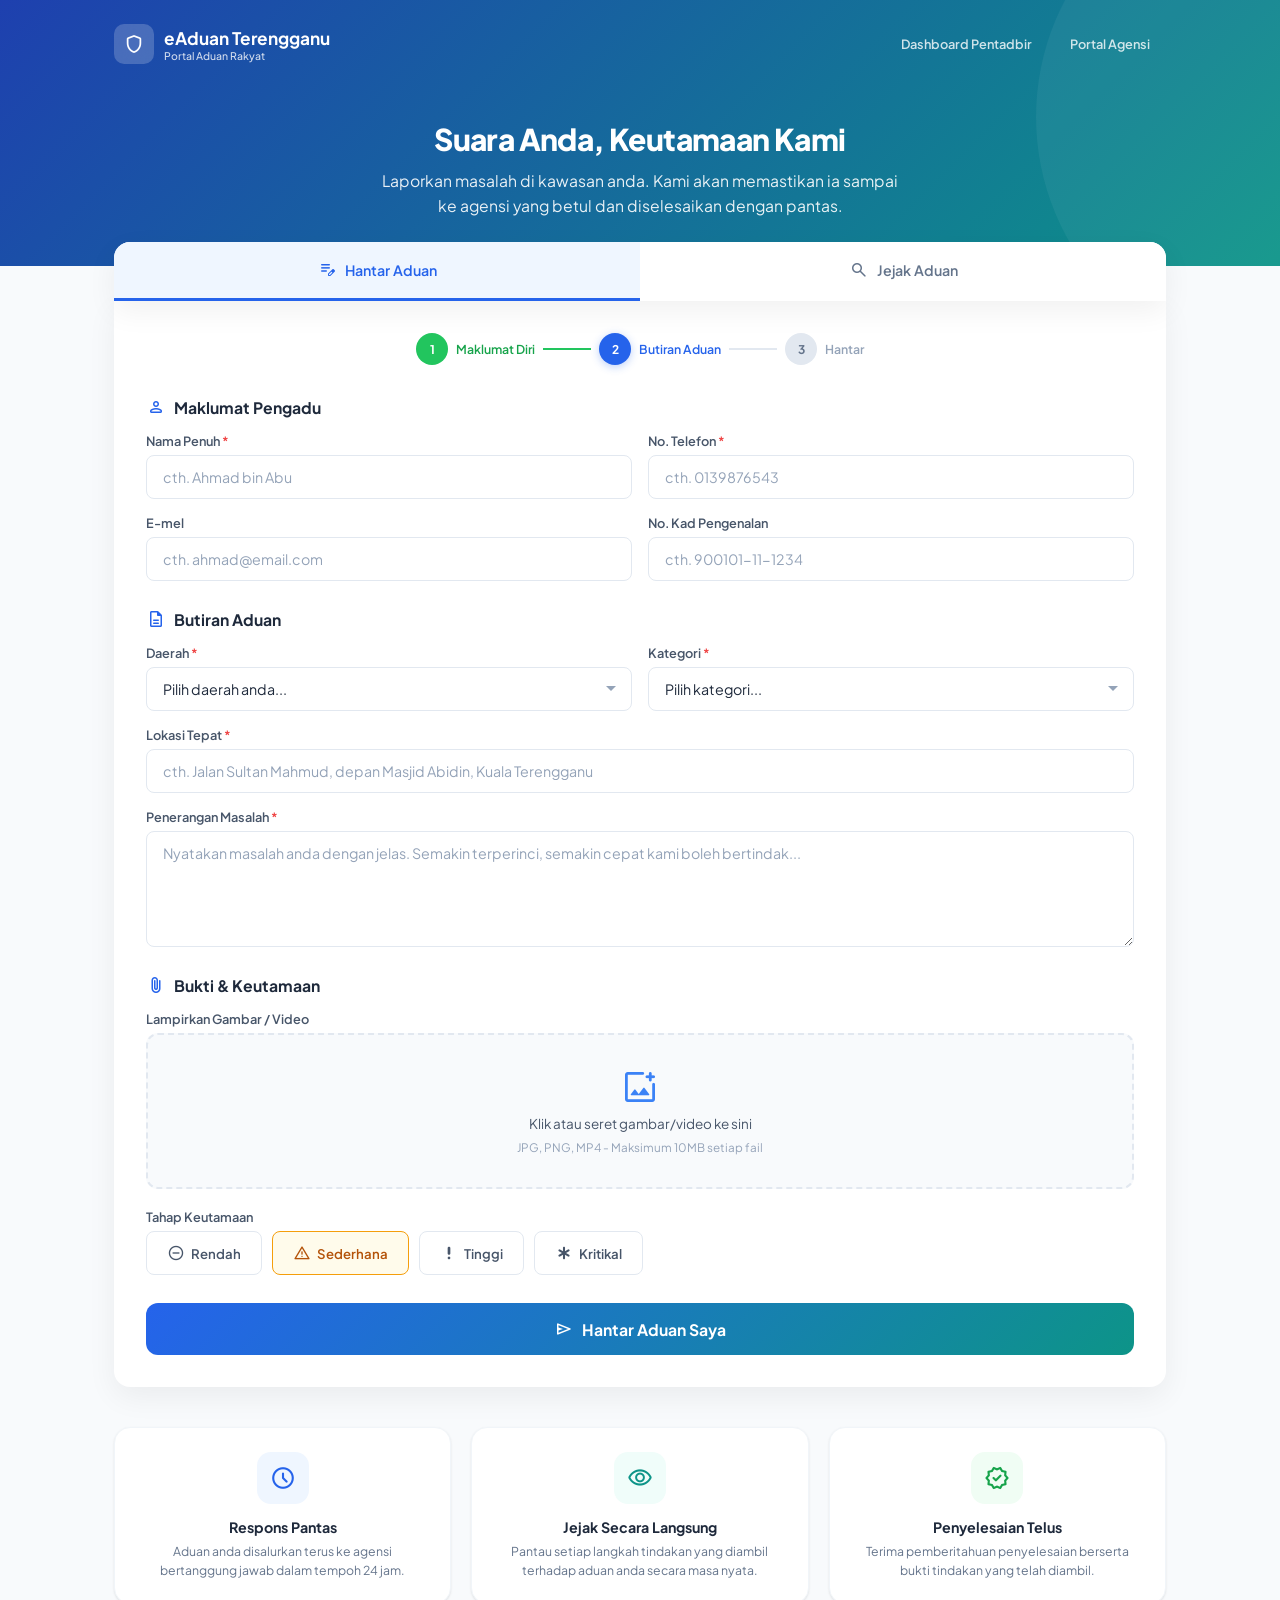
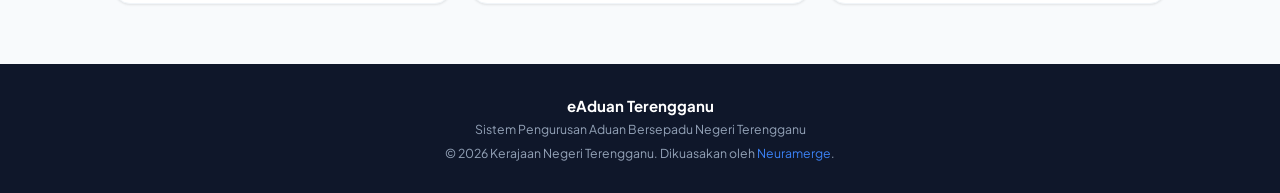
==== aduan.html @ 673f7292 "feat: add citizen portal (aduan.html) and agency admin portal (agency.html) - aduan.html: Public-fac" ====
<!DOCTYPE html>
<html lang="ms">
<head>
    <meta charset="UTF-8">
    <meta name="viewport" content="width=device-width, initial-scale=1.0">
    <title>eAduan Terengganu - Lapor Aduan Anda</title>
    <meta name="description" content="Portal aduan awam rakyat negeri Terengganu. Lapor masalah, jejak status, dan terima penyelesaian.">
    <link rel="preconnect" href="https://fonts.googleapis.com">
    <link rel="preconnect" href="https://fonts.gstatic.com" crossorigin>
    <link href="https://fonts.googleapis.com/css2?family=Plus+Jakarta+Sans:wght@400;500;600;700;800&display=swap" rel="stylesheet">
    <link href="https://fonts.googleapis.com/css2?family=Material+Symbols+Rounded:opsz,wght,FILL,GRAD@24,400,1,0" rel="stylesheet">
    <style>
        :root {
            --blue-50: #eff6ff;
            --blue-100: #dbeafe;
            --blue-200: #bfdbfe;
            --blue-500: #3b82f6;
            --blue-600: #2563eb;
            --blue-700: #1d4ed8;
            --teal-50: #f0fdfa;
            --teal-100: #ccfbf1;
            --teal-500: #14b8a6;
            --teal-600: #0d9488;
            --green-50: #f0fdf4;
            --green-500: #22c55e;
            --green-600: #16a34a;
            --amber-50: #fffbeb;
            --amber-500: #f59e0b;
            --red-50: #fef2f2;
            --red-500: #ef4444;
            --gray-50: #f8fafc;
            --gray-100: #f1f5f9;
            --gray-200: #e2e8f0;
            --gray-300: #cbd5e1;
            --gray-400: #94a3b8;
            --gray-500: #64748b;
            --gray-600: #475569;
            --gray-700: #334155;
            --gray-800: #1e293b;
            --gray-900: #0f172a;
            --radius: 16px;
            --radius-sm: 12px;
            --radius-xs: 8px;
            --shadow: 0 1px 3px rgba(0,0,0,0.06), 0 1px 2px rgba(0,0,0,0.04);
            --shadow-md: 0 4px 6px rgba(0,0,0,0.04), 0 2px 4px rgba(0,0,0,0.04);
            --shadow-lg: 0 10px 30px rgba(0,0,0,0.06);
        }

        *, *::before, *::after { box-sizing: border-box; margin: 0; padding: 0; }
        html { font-size: 15px; scroll-behavior: smooth; }
        body {
            font-family: 'Plus Jakarta Sans', -apple-system, sans-serif;
            background: var(--gray-50);
            color: var(--gray-800);
            -webkit-font-smoothing: antialiased;
            min-height: 100vh;
        }

        /* ---- HEADER ---- */
        .header {
            background: linear-gradient(135deg, #1e40af 0%, #0d9488 100%);
            color: #fff;
            padding: 0;
            position: relative;
            overflow: hidden;
        }
        .header::before {
            content: '';
            position: absolute;
            top: -50%;
            right: -20%;
            width: 500px;
            height: 500px;
            border-radius: 50%;
            background: rgba(255,255,255,0.05);
        }
        .header-inner {
            max-width: 1100px;
            margin: 0 auto;
            padding: 24px 24px 0;
        }
        .header-top {
            display: flex;
            align-items: center;
            justify-content: space-between;
            margin-bottom: 32px;
        }
        .logo {
            display: flex;
            align-items: center;
            gap: 10px;
        }
        .logo-icon {
            width: 40px;
            height: 40px;
            border-radius: 10px;
            background: rgba(255,255,255,0.2);
            display: flex;
            align-items: center;
            justify-content: center;
            backdrop-filter: blur(8px);
        }
        .logo-icon .material-symbols-rounded { font-size: 22px; }
        .logo-text { font-size: 1.15rem; font-weight: 700; }
        .logo-sub { font-size: 0.7rem; opacity: 0.8; font-weight: 500; }
        .header-nav {
            display: flex;
            gap: 6px;
        }
        .header-nav a {
            color: rgba(255,255,255,0.8);
            text-decoration: none;
            padding: 8px 16px;
            border-radius: 8px;
            font-size: 0.85rem;
            font-weight: 600;
            transition: all 0.2s;
        }
        .header-nav a:hover, .header-nav a.active {
            background: rgba(255,255,255,0.15);
            color: #fff;
        }

        .hero {
            text-align: center;
            padding: 24px 24px 48px;
        }
        .hero h1 {
            font-size: 2rem;
            font-weight: 800;
            margin-bottom: 10px;
            letter-spacing: -0.02em;
        }
        .hero p {
            font-size: 1.05rem;
            opacity: 0.9;
            max-width: 520px;
            margin: 0 auto;
            line-height: 1.6;
        }

        /* ---- TAB SWITCHER ---- */
        .tab-bar {
            max-width: 1100px;
            margin: -24px auto 0;
            padding: 0 24px;
            position: relative;
            z-index: 10;
        }
        .tab-buttons {
            display: flex;
            background: #fff;
            border-radius: var(--radius) var(--radius) 0 0;
            box-shadow: var(--shadow-lg);
            overflow: hidden;
        }
        .tab-btn {
            flex: 1;
            padding: 18px 20px;
            border: none;
            background: #fff;
            font-family: inherit;
            font-size: 0.95rem;
            font-weight: 600;
            color: var(--gray-500);
            cursor: pointer;
            display: flex;
            align-items: center;
            justify-content: center;
            gap: 8px;
            transition: all 0.25s;
            border-bottom: 3px solid transparent;
        }
        .tab-btn .material-symbols-rounded { font-size: 20px; }
        .tab-btn:hover { background: var(--blue-50); color: var(--blue-600); }
        .tab-btn.active {
            color: var(--blue-600);
            border-bottom-color: var(--blue-600);
            background: var(--blue-50);
        }

        /* ---- MAIN CONTENT ---- */
        .main {
            max-width: 1100px;
            margin: 0 auto;
            padding: 0 24px 60px;
        }
        .tab-panel {
            display: none;
            animation: fadeUp 0.3s ease;
        }
        .tab-panel.active { display: block; }
        @keyframes fadeUp {
            from { opacity: 0; transform: translateY(10px); }
            to { opacity: 1; transform: translateY(0); }
        }

        /* ---- FORM CARD ---- */
        .form-card {
            background: #fff;
            border-radius: 0 0 var(--radius) var(--radius);
            box-shadow: var(--shadow-lg);
            padding: 32px;
        }

        /* Step indicator */
        .steps {
            display: flex;
            align-items: center;
            justify-content: center;
            gap: 0;
            margin-bottom: 32px;
            flex-wrap: wrap;
        }
        .step-item {
            display: flex;
            align-items: center;
            gap: 8px;
        }
        .step-circle {
            width: 32px;
            height: 32px;
            border-radius: 50%;
            background: var(--gray-200);
            color: var(--gray-500);
            display: flex;
            align-items: center;
            justify-content: center;
            font-size: 0.8rem;
            font-weight: 700;
            transition: all 0.3s;
        }
        .step-item.active .step-circle {
            background: var(--blue-600);
            color: #fff;
            box-shadow: 0 2px 8px rgba(37, 99, 235, 0.3);
        }
        .step-item.done .step-circle {
            background: var(--green-500);
            color: #fff;
        }
        .step-label {
            font-size: 0.82rem;
            font-weight: 600;
            color: var(--gray-400);
        }
        .step-item.active .step-label { color: var(--blue-600); }
        .step-item.done .step-label { color: var(--green-600); }
        .step-line {
            width: 48px;
            height: 2px;
            background: var(--gray-200);
            margin: 0 8px;
        }
        .step-item.done + .step-line { background: var(--green-500); }

        /* Form fields */
        .form-section { margin-bottom: 28px; }
        .form-section-title {
            font-size: 1.05rem;
            font-weight: 700;
            color: var(--gray-800);
            margin-bottom: 16px;
            display: flex;
            align-items: center;
            gap: 8px;
        }
        .form-section-title .material-symbols-rounded {
            font-size: 20px;
            color: var(--blue-600);
        }
        .form-grid {
            display: grid;
            grid-template-columns: 1fr 1fr;
            gap: 16px;
        }
        .form-group {
            display: flex;
            flex-direction: column;
            gap: 6px;
        }
        .form-group.full { grid-column: span 2; }
        .form-group label {
            font-size: 0.85rem;
            font-weight: 600;
            color: var(--gray-600);
        }
        .form-group label .required { color: var(--red-500); }
        .form-group input,
        .form-group select,
        .form-group textarea {
            padding: 12px 16px;
            border: 1.5px solid var(--gray-200);
            border-radius: var(--radius-xs);
            font-family: inherit;
            font-size: 0.95rem;
            color: var(--gray-800);
            background: #fff;
            outline: none;
            transition: all 0.2s;
            resize: vertical;
        }
        .form-group input:focus,
        .form-group select:focus,
        .form-group textarea:focus {
            border-color: var(--blue-500);
            box-shadow: 0 0 0 3px rgba(59, 130, 246, 0.1);
        }
        .form-group input::placeholder,
        .form-group textarea::placeholder { color: var(--gray-400); }
        .form-group select {
            cursor: pointer;
            appearance: none;
            background-image: url("data:image/svg+xml,%3Csvg xmlns='http://www.w3.org/2000/svg' width='12' height='12' viewBox='0 0 12 12'%3E%3Cpath fill='%2394a3b8' d='M6 8L1 3h10z'/%3E%3C/svg%3E");
            background-repeat: no-repeat;
            background-position: right 14px center;
            padding-right: 36px;
        }

        /* Upload zone */
        .upload-zone {
            border: 2px dashed var(--gray-200);
            border-radius: var(--radius-sm);
            padding: 32px;
            text-align: center;
            cursor: pointer;
            transition: all 0.25s;
            background: var(--gray-50);
        }
        .upload-zone:hover {
            border-color: var(--blue-500);
            background: var(--blue-50);
        }
        .upload-zone .material-symbols-rounded {
            font-size: 40px;
            color: var(--blue-500);
            margin-bottom: 8px;
            display: block;
        }
        .upload-zone p { color: var(--gray-600); font-size: 0.9rem; margin-bottom: 4px; }
        .upload-zone small { color: var(--gray-400); font-size: 0.78rem; }
        .upload-preview {
            display: flex;
            gap: 8px;
            flex-wrap: wrap;
            margin-top: 12px;
        }
        .upload-chip {
            display: inline-flex;
            align-items: center;
            gap: 6px;
            padding: 6px 12px;
            background: var(--blue-50);
            border-radius: 20px;
            font-size: 0.78rem;
            color: var(--blue-700);
            font-weight: 500;
        }

        /* Priority selector */
        .priority-options {
            display: flex;
            gap: 10px;
            flex-wrap: wrap;
        }
        .priority-opt {
            cursor: pointer;
        }
        .priority-opt input { display: none; }
        .priority-card {
            padding: 12px 20px;
            border-radius: var(--radius-xs);
            border: 1.5px solid var(--gray-200);
            font-size: 0.88rem;
            font-weight: 600;
            text-align: center;
            transition: all 0.2s;
            display: flex;
            align-items: center;
            gap: 6px;
        }
        .priority-card .material-symbols-rounded { font-size: 18px; }
        .priority-opt input:checked + .priority-card.low {
            border-color: var(--teal-500);
            background: var(--teal-50);
            color: var(--teal-600);
        }
        .priority-opt input:checked + .priority-card.medium {
            border-color: var(--amber-500);
            background: var(--amber-50);
            color: #b45309;
        }
        .priority-opt input:checked + .priority-card.high {
            border-color: #f97316;
            background: #fff7ed;
            color: #c2410c;
        }
        .priority-opt input:checked + .priority-card.critical {
            border-color: var(--red-500);
            background: var(--red-50);
            color: #dc2626;
        }

        /* Submit button */
        .btn-submit {
            width: 100%;
            padding: 16px;
            border: none;
            border-radius: var(--radius-sm);
            background: linear-gradient(135deg, var(--blue-600), var(--teal-600));
            color: #fff;
            font-family: inherit;
            font-size: 1.05rem;
            font-weight: 700;
            cursor: pointer;
            transition: all 0.25s;
            display: flex;
            align-items: center;
            justify-content: center;
            gap: 8px;
        }
        .btn-submit:hover {
            transform: translateY(-2px);
            box-shadow: 0 6px 20px rgba(37, 99, 235, 0.25);
        }
        .btn-submit .material-symbols-rounded { font-size: 20px; }

        /* ---- TRACKER ---- */
        .tracker-card {
            background: #fff;
            border-radius: 0 0 var(--radius) var(--radius);
            box-shadow: var(--shadow-lg);
            padding: 32px;
        }
        .tracker-input-row {
            display: flex;
            gap: 10px;
            margin-bottom: 24px;
        }
        .tracker-input-row input {
            flex: 1;
            padding: 14px 18px;
            border: 1.5px solid var(--gray-200);
            border-radius: var(--radius-xs);
            font-family: inherit;
            font-size: 1rem;
            color: var(--gray-800);
            outline: none;
        }
        .tracker-input-row input:focus {
            border-color: var(--blue-500);
            box-shadow: 0 0 0 3px rgba(59, 130, 246, 0.1);
        }
        .btn-track {
            padding: 14px 28px;
            border: none;
            border-radius: var(--radius-xs);
            background: var(--blue-600);
            color: #fff;
            font-family: inherit;
            font-size: 0.95rem;
            font-weight: 700;
            cursor: pointer;
            transition: all 0.2s;
            white-space: nowrap;
        }
        .btn-track:hover { background: var(--blue-700); }

        .tracker-empty {
            text-align: center;
            padding: 48px 20px;
            color: var(--gray-400);
        }
        .tracker-empty .material-symbols-rounded {
            font-size: 56px;
            margin-bottom: 12px;
            display: block;
            opacity: 0.4;
        }
        .tracker-empty p { font-size: 0.95rem; }

        /* Timeline */
        .timeline {
            padding: 12px 0;
        }
        .timeline-item {
            display: flex;
            gap: 16px;
            padding-bottom: 24px;
            position: relative;
        }
        .timeline-item:not(:last-child)::after {
            content: '';
            position: absolute;
            left: 17px;
            top: 40px;
            bottom: 0;
            width: 2px;
            background: var(--gray-200);
        }
        .timeline-item.done:not(:last-child)::after { background: var(--green-500); }
        .timeline-dot {
            width: 36px;
            height: 36px;
            border-radius: 50%;
            display: flex;
            align-items: center;
            justify-content: center;
            flex-shrink: 0;
        }
        .timeline-dot.done { background: var(--green-50); color: var(--green-600); }
        .timeline-dot.active { background: var(--blue-50); color: var(--blue-600); animation: gentlePulse 2s infinite; }
        .timeline-dot.pending { background: var(--gray-100); color: var(--gray-400); }
        .timeline-dot .material-symbols-rounded { font-size: 18px; }
        @keyframes gentlePulse {
            0%, 100% { box-shadow: 0 0 0 0 rgba(37, 99, 235, 0.2); }
            50% { box-shadow: 0 0 0 8px rgba(37, 99, 235, 0); }
        }
        .timeline-content h4 { font-size: 0.95rem; font-weight: 700; color: var(--gray-800); margin-bottom: 2px; }
        .timeline-content p { font-size: 0.82rem; color: var(--gray-500); }
        .timeline-content .timeline-badge {
            display: inline-flex;
            align-items: center;
            gap: 4px;
            padding: 4px 10px;
            border-radius: 6px;
            font-size: 0.72rem;
            font-weight: 700;
            margin-top: 6px;
        }
        .timeline-badge.progress { background: var(--blue-50); color: var(--blue-600); }
        .timeline-badge.done-badge { background: var(--green-50); color: var(--green-600); }

        .result-header {
            display: flex;
            align-items: center;
            justify-content: space-between;
            padding: 16px 20px;
            background: var(--blue-50);
            border-radius: var(--radius-xs);
            margin-bottom: 20px;
        }
        .result-id {
            font-family: 'JetBrains Mono', monospace;
            font-weight: 700;
            font-size: 1.05rem;
            color: var(--blue-700);
        }
        .result-status {
            padding: 5px 14px;
            border-radius: 20px;
            font-size: 0.78rem;
            font-weight: 700;
        }
        .result-status.in-progress { background: rgba(245, 158, 11, 0.12); color: #b45309; }

        /* ---- FEATURES ---- */
        .features {
            display: grid;
            grid-template-columns: repeat(3, 1fr);
            gap: 20px;
            margin-top: 40px;
        }
        .feature-card {
            background: #fff;
            border-radius: var(--radius);
            padding: 24px;
            box-shadow: var(--shadow);
            border: 1px solid var(--gray-100);
            text-align: center;
            transition: all 0.2s;
        }
        .feature-card:hover {
            transform: translateY(-3px);
            box-shadow: var(--shadow-md);
        }
        .feature-icon {
            width: 52px;
            height: 52px;
            border-radius: 14px;
            margin: 0 auto 14px;
            display: flex;
            align-items: center;
            justify-content: center;
        }
        .feature-icon .material-symbols-rounded { font-size: 26px; }
        .feature-icon.blue { background: var(--blue-50); color: var(--blue-600); }
        .feature-icon.teal { background: var(--teal-50); color: var(--teal-600); }
        .feature-icon.green { background: var(--green-50); color: var(--green-600); }
        .feature-card h3 { font-size: 0.95rem; font-weight: 700; margin-bottom: 6px; }
        .feature-card p { font-size: 0.82rem; color: var(--gray-500); line-height: 1.5; }

        /* ---- FOOTER ---- */
        .footer {
            background: var(--gray-900);
            color: var(--gray-400);
            padding: 32px 24px;
            text-align: center;
            font-size: 0.82rem;
        }
        .footer a { color: var(--blue-500); text-decoration: none; }
        .footer-brand { font-weight: 700; color: #fff; font-size: 1rem; margin-bottom: 6px; }

        /* ---- MODAL ---- */
        .modal-overlay {
            display: none;
            position: fixed;
            inset: 0;
            background: rgba(0,0,0,0.4);
            backdrop-filter: blur(4px);
            z-index: 100;
            align-items: center;
            justify-content: center;
            padding: 20px;
        }
        .modal-overlay.show { display: flex; }
        .modal {
            background: #fff;
            border-radius: var(--radius);
            padding: 40px;
            text-align: center;
            max-width: 440px;
            width: 100%;
            box-shadow: var(--shadow-lg);
            animation: modalIn 0.3s ease;
        }
        @keyframes modalIn {
            from { opacity: 0; transform: scale(0.95); }
            to { opacity: 1; transform: scale(1); }
        }
        .modal-check {
            width: 72px;
            height: 72px;
            border-radius: 50%;
            background: var(--green-50);
            color: var(--green-500);
            display: flex;
            align-items: center;
            justify-content: center;
            margin: 0 auto 16px;
        }
        .modal-check .material-symbols-rounded { font-size: 40px; }
        .modal h2 { font-size: 1.3rem; font-weight: 800; margin-bottom: 8px; color: var(--gray-900); }
        .modal .modal-id {
            font-family: monospace;
            font-size: 1.2rem;
            font-weight: 700;
            color: var(--blue-700);
            background: var(--blue-50);
            padding: 10px 24px;
            border-radius: var(--radius-xs);
            display: inline-block;
            margin: 12px 0;
        }
        .modal p { font-size: 0.88rem; color: var(--gray-500); margin-bottom: 20px; }
        .modal .btn-submit { max-width: 200px; margin: 0 auto; }

        /* ---- RESPONSIVE ---- */
        @media (max-width: 768px) {
            .hero h1 { font-size: 1.5rem; }
            .form-grid { grid-template-columns: 1fr; }
            .form-group.full { grid-column: span 1; }
            .features { grid-template-columns: 1fr; }
            .tab-btn { font-size: 0.82rem; padding: 14px 12px; }
            .step-label { display: none; }
            .step-line { width: 24px; }
            .header-nav { display: none; }
        }
    </style>
</head>
<body>

    <!-- Header -->
    <header class="header">
        <div class="header-inner">
            <div class="header-top">
                <div class="logo">
                    <div class="logo-icon">
                        <span class="material-symbols-rounded">shield</span>
                    </div>
                    <div>
                        <div class="logo-text">eAduan Terengganu</div>
                        <div class="logo-sub">Portal Aduan Rakyat</div>
                    </div>
                </div>
                <nav class="header-nav">
                    <a href="index.html">Dashboard Pentadbir</a>
                    <a href="agency.html">Portal Agensi</a>
                </nav>
            </div>
        </div>
        <div class="hero">
            <h1>Suara Anda, Keutamaan Kami</h1>
            <p>Laporkan masalah di kawasan anda. Kami akan memastikan ia sampai ke agensi yang betul dan diselesaikan dengan pantas.</p>
        </div>
    </header>

    <!-- Tab Bar -->
    <div class="tab-bar">
        <div class="tab-buttons">
            <button class="tab-btn active" data-tab="submit" id="tabSubmit">
                <span class="material-symbols-rounded">edit_note</span>
                Hantar Aduan
            </button>
            <button class="tab-btn" data-tab="track" id="tabTrack">
                <span class="material-symbols-rounded">search</span>
                Jejak Aduan
            </button>
        </div>
    </div>

    <!-- Main -->
    <main class="main">

        <!-- PANEL: Submit -->
        <div class="tab-panel active" id="panel-submit">
            <div class="form-card">
                <!-- Steps -->
                <div class="steps">
                    <div class="step-item active" id="step1">
                        <div class="step-circle">1</div>
                        <span class="step-label">Maklumat Diri</span>
                    </div>
                    <div class="step-line"></div>
                    <div class="step-item" id="step2">
                        <div class="step-circle">2</div>
                        <span class="step-label">Butiran Aduan</span>
                    </div>
                    <div class="step-line"></div>
                    <div class="step-item" id="step3">
                        <div class="step-circle">3</div>
                        <span class="step-label">Hantar</span>
                    </div>
                </div>

                <form id="aduanForm">
                    <!-- Section 1: Personal Info -->
                    <div class="form-section">
                        <div class="form-section-title">
                            <span class="material-symbols-rounded">person</span>
                            Maklumat Pengadu
                        </div>
                        <div class="form-grid">
                            <div class="form-group">
                                <label>Nama Penuh <span class="required">*</span></label>
                                <input type="text" placeholder="cth. Ahmad bin Abu" required id="inputName">
                            </div>
                            <div class="form-group">
                                <label>No. Telefon <span class="required">*</span></label>
                                <input type="tel" placeholder="cth. 0139876543" required id="inputPhone">
                            </div>
                            <div class="form-group">
                                <label>E-mel</label>
                                <input type="email" placeholder="cth. ahmad@email.com" id="inputEmail">
                            </div>
                            <div class="form-group">
                                <label>No. Kad Pengenalan</label>
                                <input type="text" placeholder="cth. 900101-11-1234" id="inputIC">
                            </div>
                        </div>
                    </div>

                    <!-- Section 2: Complaint Details -->
                    <div class="form-section">
                        <div class="form-section-title">
                            <span class="material-symbols-rounded">description</span>
                            Butiran Aduan
                        </div>
                        <div class="form-grid">
                            <div class="form-group">
                                <label>Daerah <span class="required">*</span></label>
                                <select required id="inputDistrict">
                                    <option value="">Pilih daerah anda...</option>
                                    <option value="kuala-terengganu">Kuala Terengganu</option>
                                    <option value="kemaman">Kemaman</option>
                                    <option value="dungun">Dungun</option>
                                    <option value="marang">Marang</option>
                                    <option value="hulu-terengganu">Hulu Terengganu</option>
                                    <option value="setiu">Setiu</option>
                                    <option value="besut">Besut</option>
                                </select>
                            </div>
                            <div class="form-group">
                                <label>Kategori <span class="required">*</span></label>
                                <select required id="inputCategory">
                                    <option value="">Pilih kategori...</option>
                                    <option value="infra">Jalan & Infrastruktur</option>
                                    <option value="water">Bekalan Air</option>
                                    <option value="electric">Bekalan Elektrik</option>
                                    <option value="housing">Perumahan</option>
                                    <option value="environment">Alam Sekitar</option>
                                    <option value="safety">Keselamatan Awam</option>
                                    <option value="cleanliness">Kebersihan</option>
                                    <option value="flood">Banjir</option>
                                </select>
                            </div>
                            <div class="form-group full">
                                <label>Lokasi Tepat <span class="required">*</span></label>
                                <input type="text" placeholder="cth. Jalan Sultan Mahmud, depan Masjid Abidin, Kuala Terengganu" required id="inputLocation">
                            </div>
                            <div class="form-group full">
                                <label>Penerangan Masalah <span class="required">*</span></label>
                                <textarea rows="5" placeholder="Nyatakan masalah anda dengan jelas. Semakin terperinci, semakin cepat kami boleh bertindak..." required id="inputDesc"></textarea>
                            </div>
                        </div>
                    </div>

                    <!-- Section 3: Evidence & Priority -->
                    <div class="form-section">
                        <div class="form-section-title">
                            <span class="material-symbols-rounded">attach_file</span>
                            Bukti & Keutamaan
                        </div>
                        <div class="form-group" style="margin-bottom: 20px;">
                            <label>Lampirkan Gambar / Video</label>
                            <div class="upload-zone" id="uploadZone">
                                <span class="material-symbols-rounded">add_photo_alternate</span>
                                <p>Klik atau seret gambar/video ke sini</p>
                                <small>JPG, PNG, MP4 - Maksimum 10MB setiap fail</small>
                            </div>
                        </div>
                        <div class="form-group">
                            <label>Tahap Keutamaan</label>
                            <div class="priority-options">
                                <label class="priority-opt">
                                    <input type="radio" name="priority" value="low">
                                    <div class="priority-card low">
                                        <span class="material-symbols-rounded">remove_circle</span>
                                        Rendah
                                    </div>
                                </label>
                                <label class="priority-opt">
                                    <input type="radio" name="priority" value="medium" checked>
                                    <div class="priority-card medium">
                                        <span class="material-symbols-rounded">warning</span>
                                        Sederhana
                                    </div>
                                </label>
                                <label class="priority-opt">
                                    <input type="radio" name="priority" value="high">
                                    <div class="priority-card high">
                                        <span class="material-symbols-rounded">priority_high</span>
                                        Tinggi
                                    </div>
                                </label>
                                <label class="priority-opt">
                                    <input type="radio" name="priority" value="critical">
                                    <div class="priority-card critical">
                                        <span class="material-symbols-rounded">emergency</span>
                                        Kritikal
                                    </div>
                                </label>
                            </div>
                        </div>
                    </div>

                    <button type="submit" class="btn-submit" id="btnSubmit">
                        <span class="material-symbols-rounded">send</span>
                        Hantar Aduan Saya
                    </button>
                </form>
            </div>
        </div>

        <!-- PANEL: Track -->
        <div class="tab-panel" id="panel-track">
            <div class="tracker-card">
                <div class="tracker-input-row">
                    <input type="text" placeholder="Masukkan ID aduan anda, cth. EA-2026-04-12345" id="trackInput">
                    <button class="btn-track" id="btnTrack">
                        <span class="material-symbols-rounded" style="vertical-align:middle;margin-right:4px;">search</span>
                        Jejak
                    </button>
                </div>
                <div id="trackResult">
                    <div class="tracker-empty">
                        <span class="material-symbols-rounded">travel_explore</span>
                        <p>Masukkan ID aduan untuk melihat status terkini aduan anda.</p>
                        <p style="margin-top:6px; font-size:0.82rem;">Anda akan menerima ID aduan selepas menghantar borang aduan.</p>
                    </div>
                </div>
            </div>
        </div>

        <!-- Features -->
        <div class="features">
            <div class="feature-card">
                <div class="feature-icon blue">
                    <span class="material-symbols-rounded">schedule</span>
                </div>
                <h3>Respons Pantas</h3>
                <p>Aduan anda disalurkan terus ke agensi bertanggung jawab dalam tempoh 24 jam.</p>
            </div>
            <div class="feature-card">
                <div class="feature-icon teal">
                    <span class="material-symbols-rounded">visibility</span>
                </div>
                <h3>Jejak Secara Langsung</h3>
                <p>Pantau setiap langkah tindakan yang diambil terhadap aduan anda secara masa nyata.</p>
            </div>
            <div class="feature-card">
                <div class="feature-icon green">
                    <span class="material-symbols-rounded">verified</span>
                </div>
                <h3>Penyelesaian Telus</h3>
                <p>Terima pemberitahuan penyelesaian berserta bukti tindakan yang telah diambil.</p>
            </div>
        </div>
    </main>

    <!-- Footer -->
    <footer class="footer">
        <div class="footer-brand">eAduan Terengganu</div>
        <p>Sistem Pengurusan Aduan Bersepadu Negeri Terengganu</p>
        <p style="margin-top:8px;">&copy; 2026 Kerajaan Negeri Terengganu. Dikuasakan oleh <a href="https://neuramerge.com">Neuramerge</a>.</p>
    </footer>

    <!-- Success Modal -->
    <div class="modal-overlay" id="successModal">
        <div class="modal">
            <div class="modal-check">
                <span class="material-symbols-rounded">check_circle</span>
            </div>
            <h2>Aduan Berjaya Dihantar!</h2>
            <p>ID Aduan Anda:</p>
            <div class="modal-id" id="modalId">EA-2026-04-00034</div>
            <p>Sila simpan ID ini untuk menjejak status aduan anda. Anda juga akan menerima SMS pengesahan.</p>
            <button class="btn-submit" onclick="closeModal()" style="max-width:200px;margin:0 auto;">Tutup</button>
        </div>
    </div>

    <script>
        // Tab switching
        document.querySelectorAll('.tab-btn').forEach(btn => {
            btn.addEventListener('click', () => {
                document.querySelectorAll('.tab-btn').forEach(b => b.classList.remove('active'));
                document.querySelectorAll('.tab-panel').forEach(p => p.classList.remove('active'));
                btn.classList.add('active');
                document.getElementById('panel-' + btn.dataset.tab).classList.add('active');
            });
        });

        // Form submit
        document.getElementById('aduanForm').addEventListener('submit', (e) => {
            e.preventDefault();
            const id = 'EA-2026-04-' + String(Math.floor(Math.random() * 90000) + 10000);
            document.getElementById('modalId').textContent = id;
            document.getElementById('successModal').classList.add('show');
            e.target.reset();
        });

        function closeModal() {
            document.getElementById('successModal').classList.remove('show');
        }

        // Tracker
        document.getElementById('btnTrack').addEventListener('click', () => {
            const val = document.getElementById('trackInput').value.trim();
            if (!val) return;
            document.getElementById('trackResult').innerHTML = `
                <div class="result-header">
                    <span class="result-id">${val}</span>
                    <span class="result-status in-progress">Dalam Tindakan</span>
                </div>
                <div class="timeline">
                    <div class="timeline-item done">
                        <div class="timeline-dot done"><span class="material-symbols-rounded">check</span></div>
                        <div class="timeline-content">
                            <h4>Aduan Diterima</h4>
                            <p>14 April 2026, 09:15 MYT</p>
                            <span class="timeline-badge done-badge">Selesai</span>
                        </div>
                    </div>
                    <div class="timeline-item done">
                        <div class="timeline-dot done"><span class="material-symbols-rounded">check</span></div>
                        <div class="timeline-content">
                            <h4>Disahkan & Ditugaskan ke MBKT</h4>
                            <p>14 April 2026, 11:30 MYT - Majlis Bandaraya Kuala Terengganu</p>
                            <span class="timeline-badge done-badge">Selesai</span>
                        </div>
                    </div>
                    <div class="timeline-item">
                        <div class="timeline-dot active"><span class="material-symbols-rounded">engineering</span></div>
                        <div class="timeline-content">
                            <h4>Dalam Tindakan</h4>
                            <p>15 April 2026 - Pasukan teknikal sedang di lokasi untuk pemeriksaan</p>
                            <span class="timeline-badge progress">Sedang diproses</span>
                        </div>
                    </div>
                    <div class="timeline-item">
                        <div class="timeline-dot pending"><span class="material-symbols-rounded">hourglass_empty</span></div>
                        <div class="timeline-content">
                            <h4>Penyelesaian</h4>
                            <p>Menunggu laporan tindakan</p>
                        </div>
                    </div>
                </div>
            `;
        });

        // Step indicator animation on focus
        const formSections = document.querySelectorAll('.form-section');
        const observer = new IntersectionObserver((entries) => {
            entries.forEach(entry => {
                if (entry.isIntersecting) {
                    const idx = [...formSections].indexOf(entry.target);
                    document.querySelectorAll('.step-item').forEach((s, i) => {
                        s.classList.remove('active', 'done');
                        if (i < idx) s.classList.add('done');
                        if (i === idx) s.classList.add('active');
                    });
                }
            });
        }, { threshold: 0.5 });
        formSections.forEach(s => observer.observe(s));
    </script>
</body>
</html>
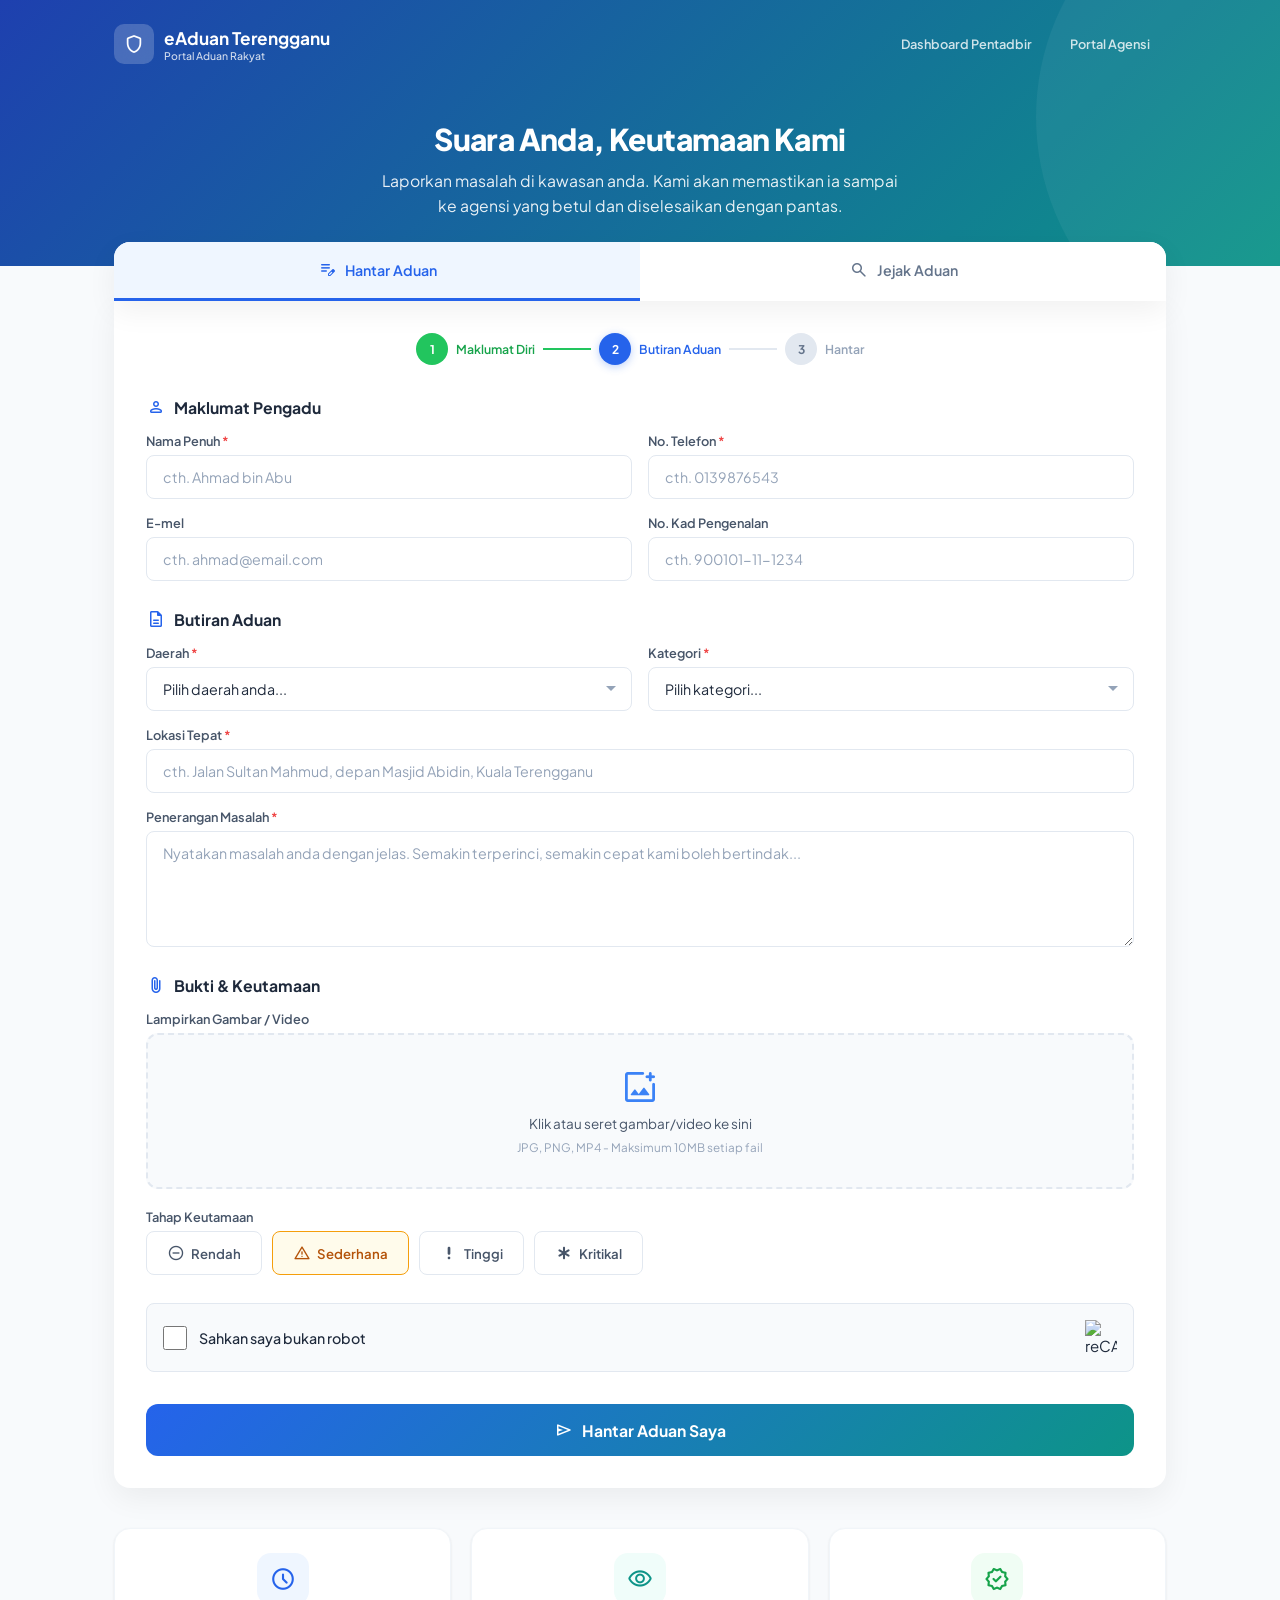
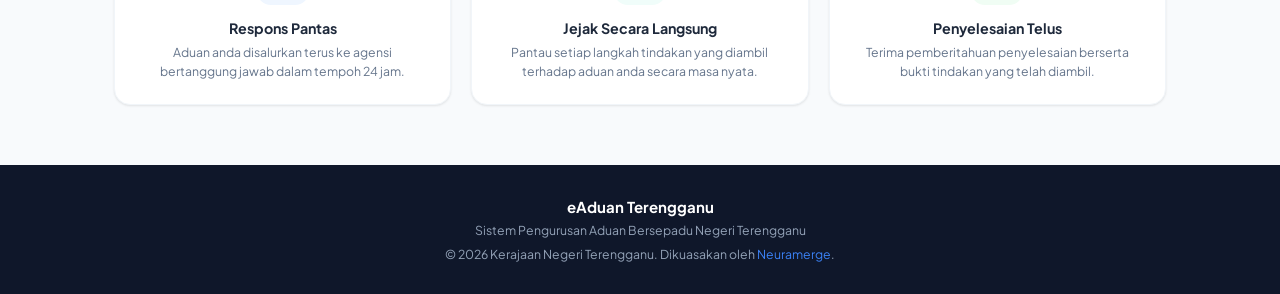
==== commit a2656be5: "fix(ux): add captcha, share btns, auth overlay, explicit outbound links" ====
--- a/aduan.html
+++ b/aduan.html
@@ -854,6 +854,17 @@
                         </div>
                     </div>
 
+                    <!-- CAPTCHA Verification -->
+                    <div class="form-section" style="margin-bottom: 32px;">
+                        <div style="background: var(--gray-50); border: 1px solid var(--gray-200); padding: 16px; border-radius: var(--radius-xs); display: flex; align-items: center; justify-content: space-between;">
+                            <div style="display: flex; align-items: center; gap: 12px;">
+                                <input type="checkbox" id="captchaCheck" required style="width: 24px; height: 24px; cursor: pointer;">
+                                <label for="captchaCheck" style="font-size: 0.95rem; font-weight: 500; color: var(--gray-800); cursor: pointer;">Sahkan saya bukan robot</label>
+                            </div>
+                            <img src="https://www.gstatic.com/recaptcha/api2/logo_48.png" alt="reCAPTCHA" width="32">
+                        </div>
+                    </div>
+
                     <button type="submit" class="btn-submit" id="btnSubmit">
                         <span class="material-symbols-rounded">send</span>
                         Hantar Aduan Saya
@@ -924,7 +935,16 @@
             <h2>Aduan Berjaya Dihantar!</h2>
             <p>ID Aduan Anda:</p>
             <div class="modal-id" id="modalId">EA-2026-04-00034</div>
-            <p>Sila simpan ID ini untuk menjejak status aduan anda. Anda juga akan menerima SMS pengesahan.</p>
+            <p style="color: var(--blue-700); font-weight: 600; font-size: 0.95rem; margin-bottom: 24px; padding: 12px; background: var(--blue-50); border-radius: 8px;">AMARAN: Sila SIMPAN (Screenshot) ID ini untuk menjejak status aduan anda.</p>
+            <p>Atau terima salinan ID melalui:</p>
+            <div style="display: flex; gap: 10px; justify-content: center; margin-bottom: 24px;">
+                <button type="button" style="padding: 10px 16px; border: 1px solid #25D366; background: rgba(37, 211, 102, 0.1); color: #128C7E; border-radius: 8px; cursor: pointer; display: flex; align-items: center; gap: 6px; font-weight: 600;" onclick="alert('Pautan penjejakan telah dihantar ke WhatsApp anda.')">
+                    <span class="material-symbols-rounded" style="font-size: 18px;">chat</span> WhatsApp
+                </button>
+                <button type="button" style="padding: 10px 16px; border: 1px solid var(--blue-500); background: var(--blue-50); color: var(--blue-600); border-radius: 8px; cursor: pointer; display: flex; align-items: center; gap: 6px; font-weight: 600;" onclick="navigator.clipboard.writeText(document.getElementById('modalId').textContent); alert('ID berjaya disalin!');">
+                    <span class="material-symbols-rounded" style="font-size: 18px;">content_copy</span> Salin
+                </button>
+            </div>
             <button class="btn-submit" onclick="closeModal()" style="max-width:200px;margin:0 auto;">Tutup</button>
         </div>
     </div>
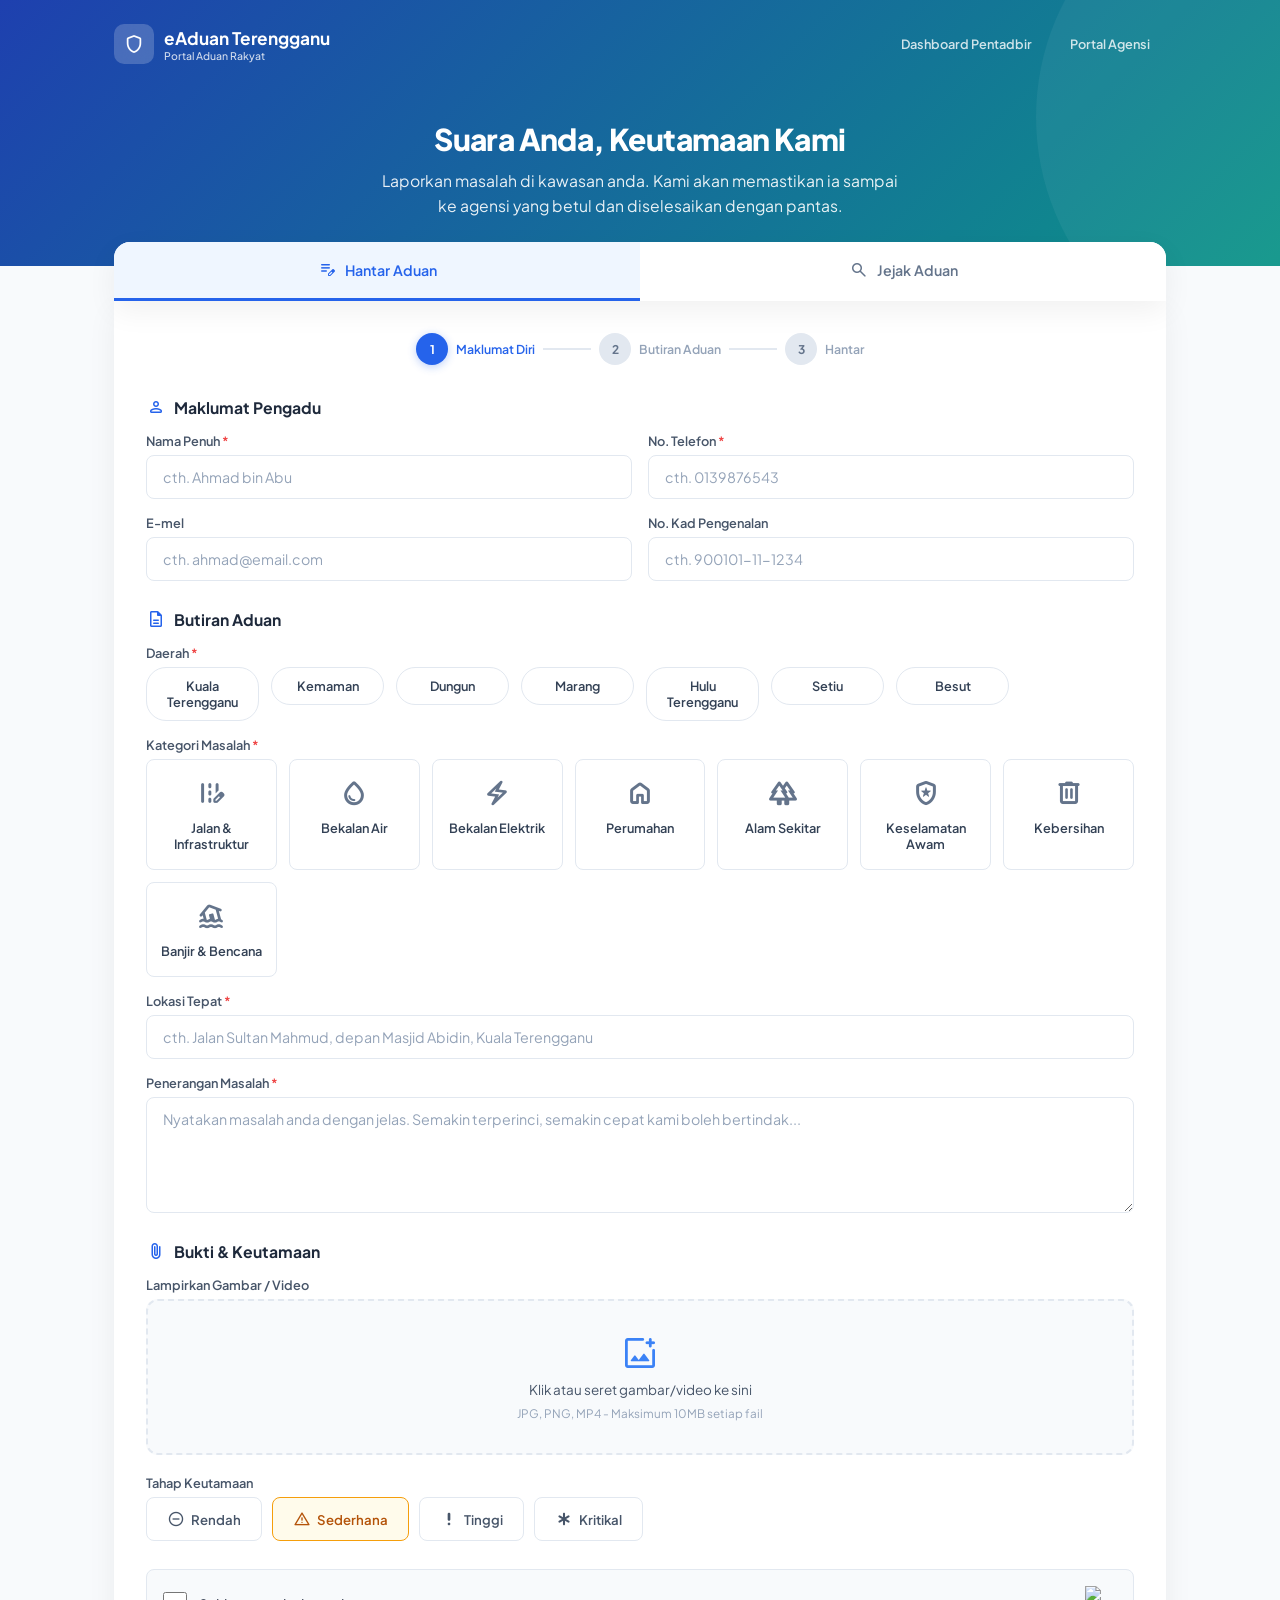
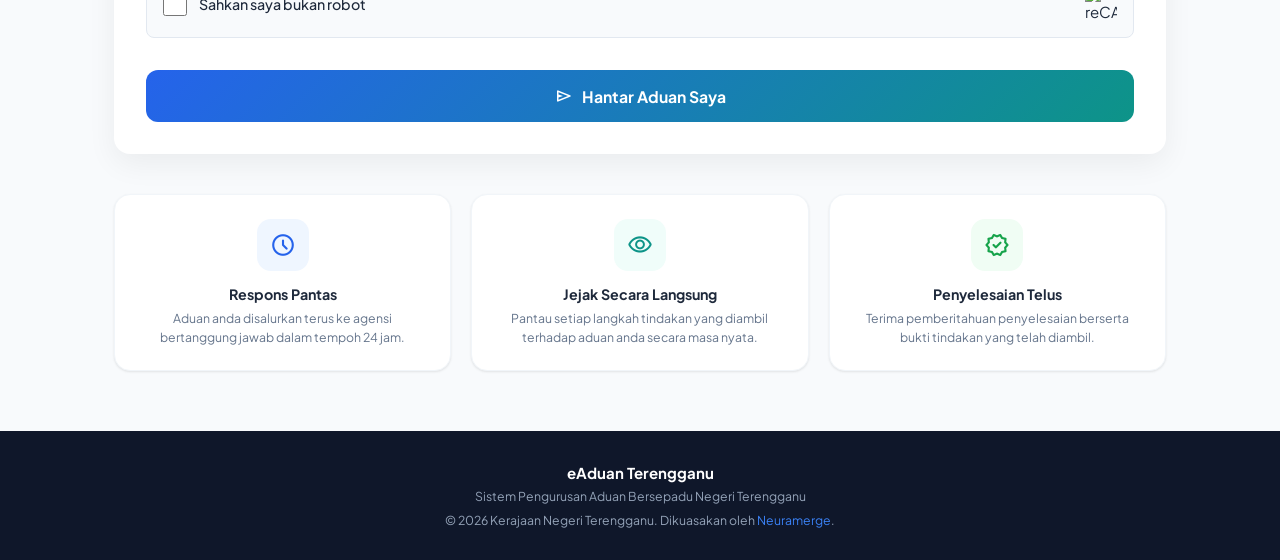
==== commit 02803524: "feat(ux): modernized input forms with icon buttons" ====
--- a/aduan.html
+++ b/aduan.html
@@ -401,6 +401,64 @@
             color: #dc2626;
         }
 
+        /* Grid Selector */
+        .grid-selector {
+            display: grid;
+            grid-template-columns: repeat(auto-fill, minmax(130px, 1fr));
+            gap: 12px;
+        }
+        .grid-selector.pill-grid {
+            grid-template-columns: repeat(auto-fill, minmax(110px, 1fr));
+        }
+        .grid-opt { cursor: pointer; }
+        .grid-opt input { display: none; }
+        .grid-card {
+            border: 1.5px solid var(--gray-200);
+            border-radius: var(--radius-xs);
+            padding: 16px 12px;
+            text-align: center;
+            transition: all 0.2s;
+            background: #fff;
+            display: flex;
+            flex-direction: column;
+            align-items: center;
+            gap: 10px;
+            height: 100%;
+        }
+        .grid-card .material-symbols-rounded { font-size: 28px; color: var(--gray-500); transition: all 0.2s; }
+        .grid-card span { font-size: 0.85rem; font-weight: 600; color: var(--gray-700); line-height: 1.25; }
+        .grid-card:hover { transform: translateY(-2px); box-shadow: var(--shadow); border-color: var(--blue-200); }
+        .grid-opt input:checked + .grid-card {
+            border-color: var(--blue-600);
+            background: var(--blue-50);
+            box-shadow: 0 4px 12px rgba(37, 99, 235, 0.15);
+        }
+        .grid-opt input:checked + .grid-card .material-symbols-rounded,
+        .grid-opt input:checked + .grid-card span { color: var(--blue-700); }
+        
+        /* Pill selector */
+        .pill-card {
+            border: 1.5px solid var(--gray-200);
+            border-radius: 20px;
+            padding: 10px 16px;
+            text-align: center;
+            transition: all 0.2s;
+            background: #fff;
+            display: flex;
+            align-items: center;
+            justify-content: center;
+            font-size: 0.85rem;
+            font-weight: 600;
+            color: var(--gray-700);
+        }
+        .pill-card:hover { border-color: var(--blue-200); background: var(--blue-50); }
+        .grid-opt input:checked + .pill-card {
+            border-color: var(--blue-600);
+            background: var(--blue-600);
+            color: #fff;
+            box-shadow: 0 4px 12px rgba(37, 99, 235, 0.2);
+        }
+
         /* Submit button */
         .btn-submit {
             width: 100%;
@@ -767,32 +825,30 @@
                             Butiran Aduan
                         </div>
                         <div class="form-grid">
-                            <div class="form-group">
+                            <div class="form-group full">
                                 <label>Daerah <span class="required">*</span></label>
-                                <select required id="inputDistrict">
-                                    <option value="">Pilih daerah anda...</option>
-                                    <option value="kuala-terengganu">Kuala Terengganu</option>
-                                    <option value="kemaman">Kemaman</option>
-                                    <option value="dungun">Dungun</option>
-                                    <option value="marang">Marang</option>
-                                    <option value="hulu-terengganu">Hulu Terengganu</option>
-                                    <option value="setiu">Setiu</option>
-                                    <option value="besut">Besut</option>
-                                </select>
+                                <div class="grid-selector pill-grid">
+                                    <label class="grid-opt"><input type="radio" name="district" value="kuala-terengganu" required><div class="pill-card">Kuala Terengganu</div></label>
+                                    <label class="grid-opt"><input type="radio" name="district" value="kemaman"><div class="pill-card">Kemaman</div></label>
+                                    <label class="grid-opt"><input type="radio" name="district" value="dungun"><div class="pill-card">Dungun</div></label>
+                                    <label class="grid-opt"><input type="radio" name="district" value="marang"><div class="pill-card">Marang</div></label>
+                                    <label class="grid-opt"><input type="radio" name="district" value="hulu-terengganu"><div class="pill-card">Hulu Terengganu</div></label>
+                                    <label class="grid-opt"><input type="radio" name="district" value="setiu"><div class="pill-card">Setiu</div></label>
+                                    <label class="grid-opt"><input type="radio" name="district" value="besut"><div class="pill-card">Besut</div></label>
+                                </div>
                             </div>
-                            <div class="form-group">
-                                <label>Kategori <span class="required">*</span></label>
-                                <select required id="inputCategory">
-                                    <option value="">Pilih kategori...</option>
-                                    <option value="infra">Jalan & Infrastruktur</option>
-                                    <option value="water">Bekalan Air</option>
-                                    <option value="electric">Bekalan Elektrik</option>
-                                    <option value="housing">Perumahan</option>
-                                    <option value="environment">Alam Sekitar</option>
-                                    <option value="safety">Keselamatan Awam</option>
-                                    <option value="cleanliness">Kebersihan</option>
-                                    <option value="flood">Banjir</option>
-                                </select>
+                            <div class="form-group full">
+                                <label>Kategori Masalah <span class="required">*</span></label>
+                                <div class="grid-selector">
+                                    <label class="grid-opt"><input type="radio" name="category" value="infra" required><div class="grid-card"><span class="material-symbols-rounded">edit_road</span><span>Jalan & Infrastruktur</span></div></label>
+                                    <label class="grid-opt"><input type="radio" name="category" value="water"><div class="grid-card"><span class="material-symbols-rounded">water_drop</span><span>Bekalan Air</span></div></label>
+                                    <label class="grid-opt"><input type="radio" name="category" value="electric"><div class="grid-card"><span class="material-symbols-rounded">electric_bolt</span><span>Bekalan Elektrik</span></div></label>
+                                    <label class="grid-opt"><input type="radio" name="category" value="housing"><div class="grid-card"><span class="material-symbols-rounded">home</span><span>Perumahan</span></div></label>
+                                    <label class="grid-opt"><input type="radio" name="category" value="environment"><div class="grid-card"><span class="material-symbols-rounded">forest</span><span>Alam Sekitar</span></div></label>
+                                    <label class="grid-opt"><input type="radio" name="category" value="safety"><div class="grid-card"><span class="material-symbols-rounded">local_police</span><span>Keselamatan Awam</span></div></label>
+                                    <label class="grid-opt"><input type="radio" name="category" value="cleanliness"><div class="grid-card"><span class="material-symbols-rounded">delete</span><span>Kebersihan</span></div></label>
+                                    <label class="grid-opt"><input type="radio" name="category" value="flood"><div class="grid-card"><span class="material-symbols-rounded">flood</span><span>Banjir & Bencana</span></div></label>
+                                </div>
                             </div>
                             <div class="form-group full">
                                 <label>Lokasi Tepat <span class="required">*</span></label>
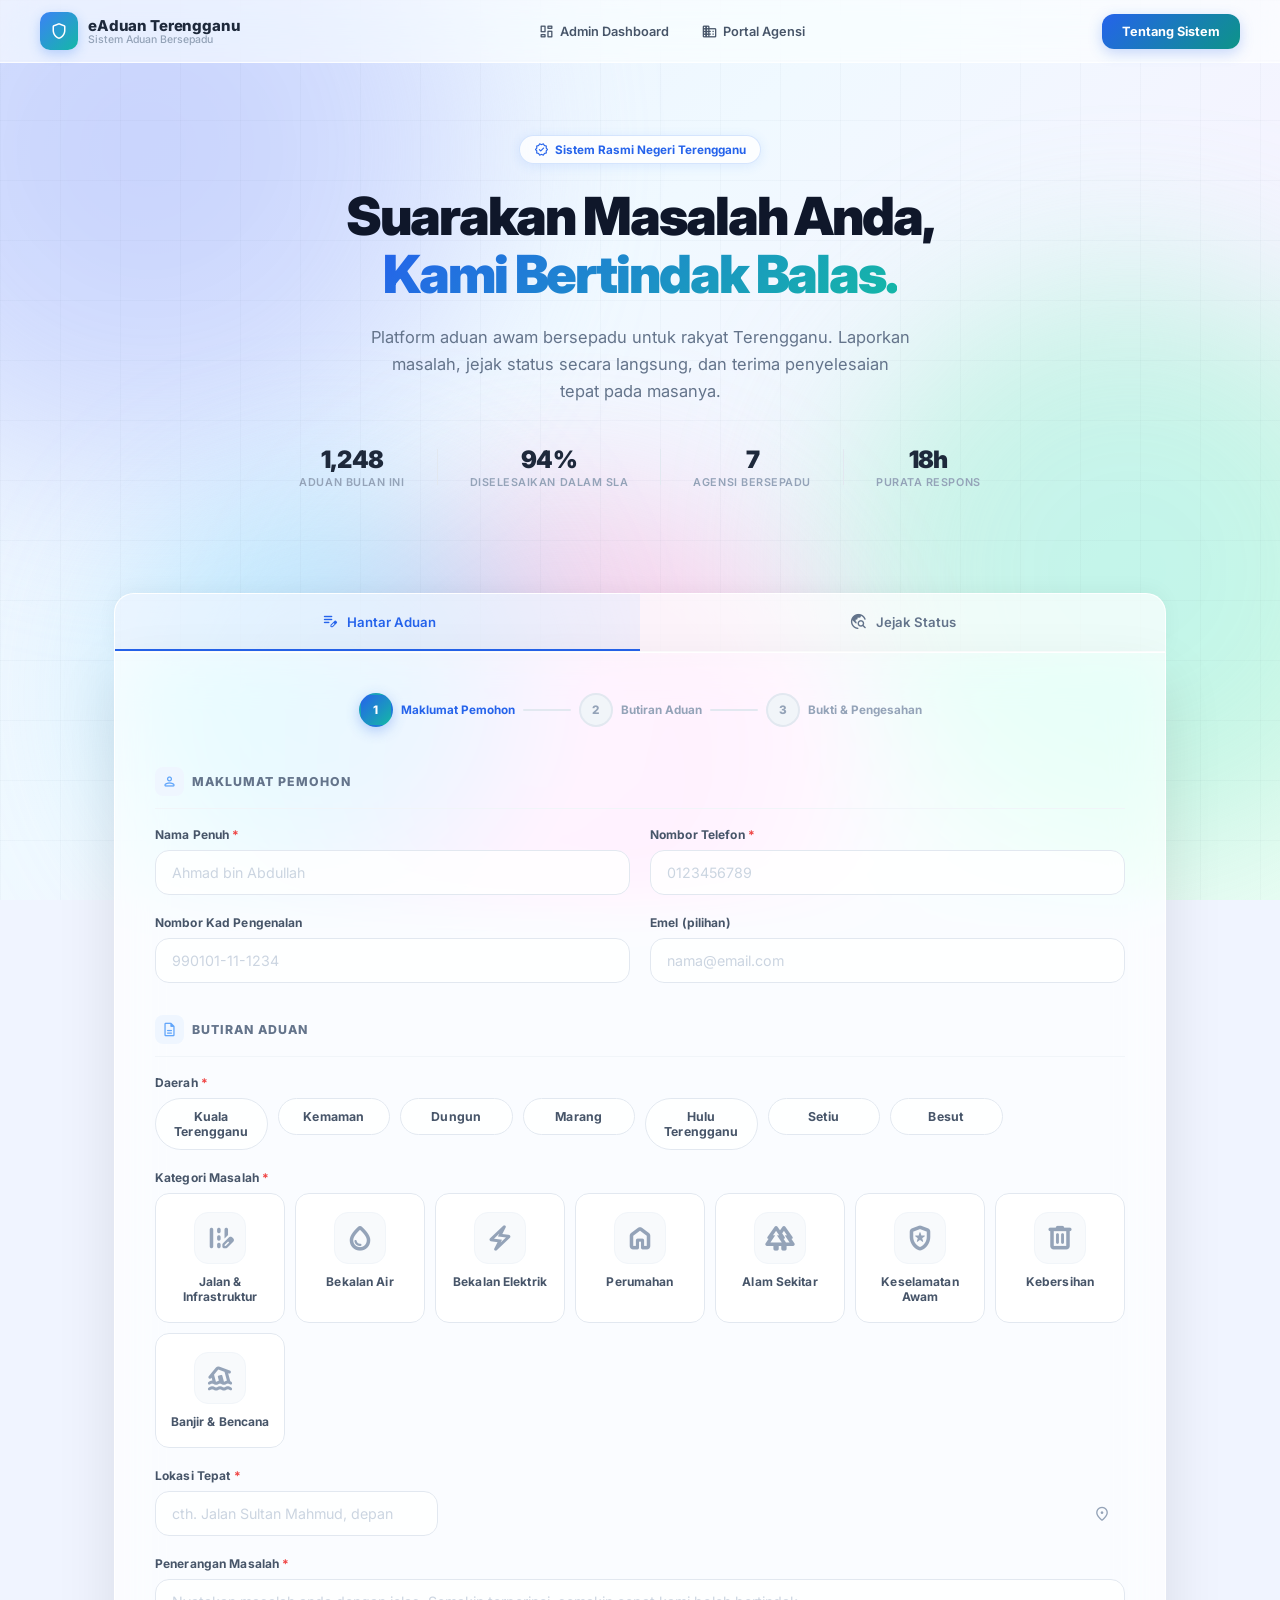
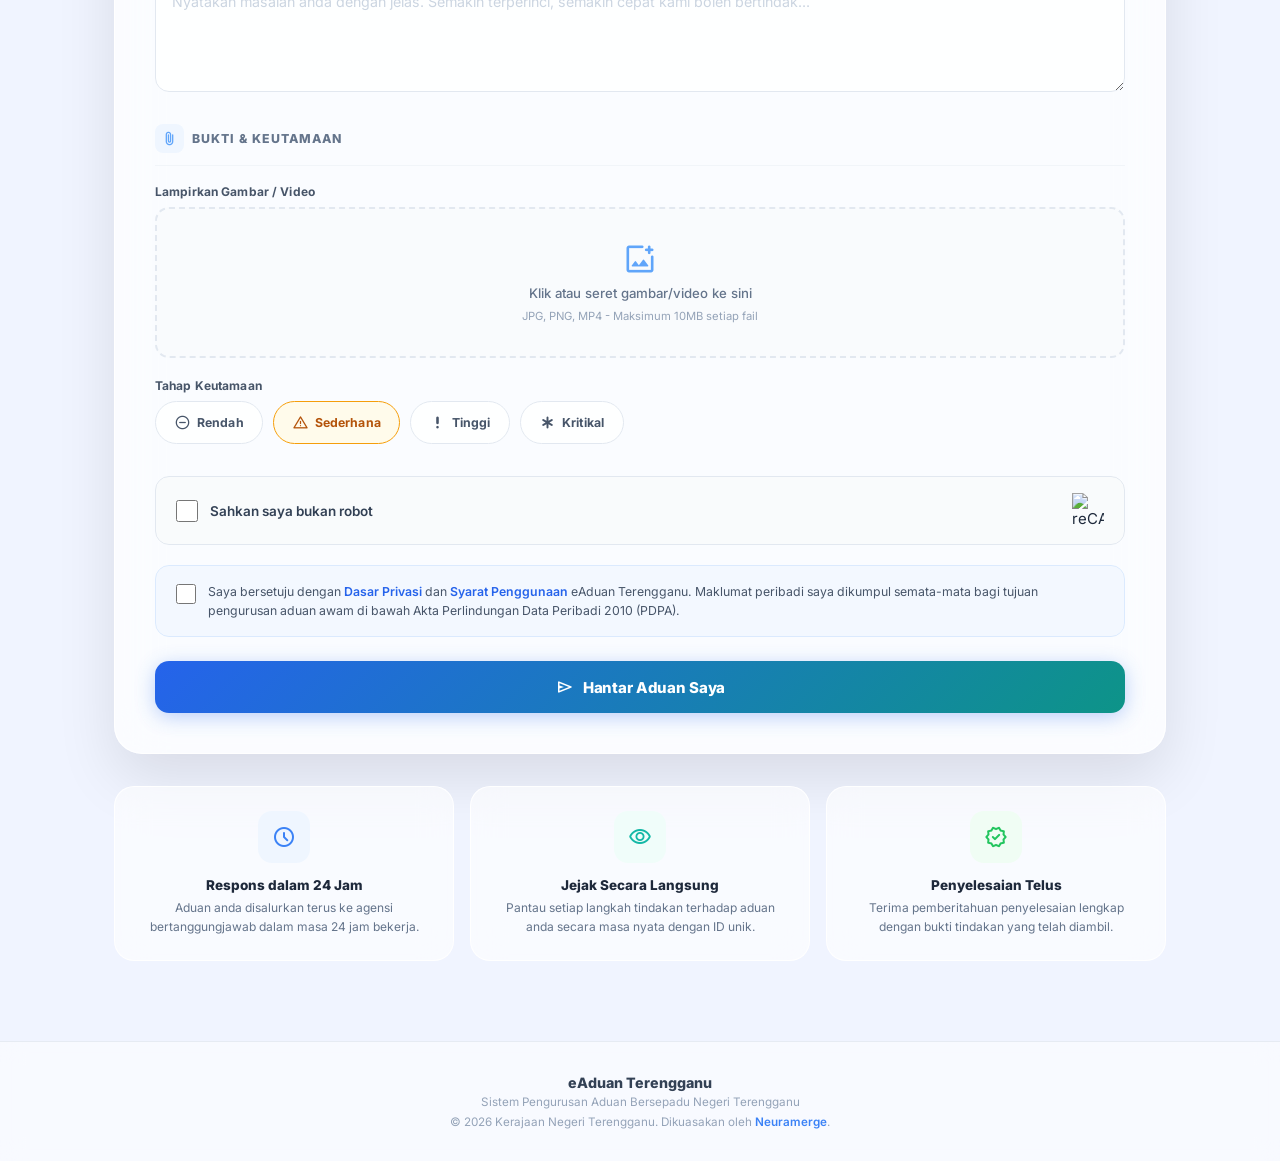
==== commit de7cde17: "feat(ui): Spline-style landing page with mesh bg, glassmorphism, PDPA, file validation" ====
--- a/aduan.html
+++ b/aduan.html
@@ -7,200 +7,356 @@
     <meta name="description" content="Portal aduan awam rakyat negeri Terengganu. Lapor masalah, jejak status, dan terima penyelesaian.">
     <link rel="preconnect" href="https://fonts.googleapis.com">
     <link rel="preconnect" href="https://fonts.gstatic.com" crossorigin>
-    <link href="https://fonts.googleapis.com/css2?family=Plus+Jakarta+Sans:wght@400;500;600;700;800&display=swap" rel="stylesheet">
+    <link href="https://fonts.googleapis.com/css2?family=Inter:wght@300;400;500;600;700;800;900&display=swap" rel="stylesheet">
     <link href="https://fonts.googleapis.com/css2?family=Material+Symbols+Rounded:opsz,wght,FILL,GRAD@24,400,1,0" rel="stylesheet">
     <style>
         :root {
             --blue-50: #eff6ff;
             --blue-100: #dbeafe;
             --blue-200: #bfdbfe;
+            --blue-400: #60a5fa;
             --blue-500: #3b82f6;
             --blue-600: #2563eb;
             --blue-700: #1d4ed8;
             --teal-50: #f0fdfa;
-            --teal-100: #ccfbf1;
+            --teal-400: #2dd4bf;
             --teal-500: #14b8a6;
             --teal-600: #0d9488;
+            --violet-400: #a78bfa;
+            --violet-500: #8b5cf6;
             --green-50: #f0fdf4;
+            --green-400: #4ade80;
             --green-500: #22c55e;
             --green-600: #16a34a;
             --amber-50: #fffbeb;
             --amber-500: #f59e0b;
             --red-50: #fef2f2;
+            --red-400: #f87171;
             --red-500: #ef4444;
-            --gray-50: #f8fafc;
-            --gray-100: #f1f5f9;
-            --gray-200: #e2e8f0;
-            --gray-300: #cbd5e1;
-            --gray-400: #94a3b8;
-            --gray-500: #64748b;
-            --gray-600: #475569;
-            --gray-700: #334155;
-            --gray-800: #1e293b;
-            --gray-900: #0f172a;
-            --radius: 16px;
-            --radius-sm: 12px;
+            --slate-50: #f8fafc;
+            --slate-100: #f1f5f9;
+            --slate-200: #e2e8f0;
+            --slate-300: #cbd5e1;
+            --slate-400: #94a3b8;
+            --slate-500: #64748b;
+            --slate-600: #475569;
+            --slate-700: #334155;
+            --slate-800: #1e293b;
+            --slate-900: #0f172a;
             --radius-xs: 8px;
-            --shadow: 0 1px 3px rgba(0,0,0,0.06), 0 1px 2px rgba(0,0,0,0.04);
-            --shadow-md: 0 4px 6px rgba(0,0,0,0.04), 0 2px 4px rgba(0,0,0,0.04);
-            --shadow-lg: 0 10px 30px rgba(0,0,0,0.06);
+            --radius-sm: 14px;
+            --radius: 20px;
+            --radius-lg: 28px;
+            --shadow-sm: 0 1px 4px rgba(0,0,0,0.04), 0 0 1px rgba(0,0,0,0.04);
+            --shadow: 0 4px 16px rgba(0,0,0,0.06), 0 1px 4px rgba(0,0,0,0.04);
+            --shadow-lg: 0 12px 40px rgba(0,0,0,0.08), 0 2px 8px rgba(0,0,0,0.04);
+            --shadow-xl: 0 24px 60px rgba(0,0,0,0.1);
+            --glass: rgba(255,255,255,0.72);
+            --glass-border: rgba(255,255,255,0.9);
         }
 
         *, *::before, *::after { box-sizing: border-box; margin: 0; padding: 0; }
         html { font-size: 15px; scroll-behavior: smooth; }
         body {
-            font-family: 'Plus Jakarta Sans', -apple-system, sans-serif;
-            background: var(--gray-50);
-            color: var(--gray-800);
+            font-family: 'Inter', -apple-system, sans-serif;
+            background: #f0f4ff;
+            color: var(--slate-800);
             -webkit-font-smoothing: antialiased;
             min-height: 100vh;
-        }
-
-        /* ---- HEADER ---- */
-        .header {
-            background: linear-gradient(135deg, #1e40af 0%, #0d9488 100%);
+            overflow-x: hidden;
+        }
+
+        /* ========== SPLINE BACKGROUND ========== */
+        .spline-bg {
+            position: fixed;
+            inset: 0;
+            z-index: 0;
+            background: linear-gradient(135deg, #e8f0fe 0%, #f0f9ff 40%, #f5f3ff 70%, #ecfdf5 100%);
+            overflow: hidden;
+        }
+        .blob {
+            position: absolute;
+            border-radius: 50%;
+            filter: blur(80px);
+            opacity: 0.55;
+            animation: floatBlob linear infinite;
+        }
+        .blob-1 {
+            width: 700px; height: 700px;
+            background: radial-gradient(circle, #a5b4fc 0%, #c7d2fe 60%, transparent 100%);
+            top: -200px; left: -200px;
+            animation-duration: 18s;
+        }
+        .blob-2 {
+            width: 600px; height: 600px;
+            background: radial-gradient(circle, #99f6e4 0%, #a7f3d0 60%, transparent 100%);
+            top: 30%; right: -150px;
+            animation-duration: 22s;
+            animation-delay: -6s;
+        }
+        .blob-3 {
+            width: 500px; height: 500px;
+            background: radial-gradient(circle, #fbcfe8 0%, #f9a8d4 60%, transparent 100%);
+            bottom: -100px; left: 25%;
+            animation-duration: 26s;
+            animation-delay: -12s;
+        }
+        .blob-4 {
+            width: 400px; height: 400px;
+            background: radial-gradient(circle, #bae6fd 0%, #7dd3fc 60%, transparent 100%);
+            top: 55%; left: 10%;
+            animation-duration: 20s;
+            animation-delay: -9s;
+        }
+        @keyframes floatBlob {
+            0%   { transform: translate(0, 0) scale(1); }
+            25%  { transform: translate(30px, -40px) scale(1.04); }
+            50%  { transform: translate(-20px, 30px) scale(0.96); }
+            75%  { transform: translate(40px, 20px) scale(1.02); }
+            100% { transform: translate(0, 0) scale(1); }
+        }
+        /* Mesh grid overlay */
+        .mesh-grid {
+            position: fixed;
+            inset: 0;
+            z-index: 1;
+            background-image:
+                linear-gradient(rgba(100,116,139,0.04) 1px, transparent 1px),
+                linear-gradient(90deg, rgba(100,116,139,0.04) 1px, transparent 1px);
+            background-size: 60px 60px;
+        }
+
+        /* ========== WRAPPER ========== */
+        .page-wrap {
+            position: relative;
+            z-index: 2;
+            min-height: 100vh;
+        }
+
+        /* ========== NAVBAR ========== */
+        .navbar {
+            position: sticky;
+            top: 0;
+            z-index: 100;
+            padding: 14px 24px;
+            display: flex;
+            align-items: center;
+            justify-content: space-between;
+            max-width: 1200px;
+            margin: 0 auto;
+        }
+        .navbar-inner {
+            position: sticky;
+            top: 0;
+            z-index: 100;
+            padding: 12px 24px;
+            background: rgba(255,255,255,0.6);
+            backdrop-filter: blur(20px) saturate(180%);
+            -webkit-backdrop-filter: blur(20px) saturate(180%);
+            border-bottom: 1px solid rgba(255,255,255,0.8);
+        }
+        .navbar-row {
+            max-width: 1200px;
+            margin: 0 auto;
+            display: flex;
+            align-items: center;
+            justify-content: space-between;
+        }
+        .nav-brand {
+            display: flex;
+            align-items: center;
+            gap: 10px;
+            text-decoration: none;
+        }
+        .nav-brand-icon {
+            width: 38px; height: 38px;
+            border-radius: 10px;
+            background: linear-gradient(135deg, #3b82f6 0%, #14b8a6 100%);
+            display: flex;
+            align-items: center;
+            justify-content: center;
+            box-shadow: 0 4px 12px rgba(59,130,246,0.3);
+        }
+        .nav-brand-icon .material-symbols-rounded { font-size: 20px; color: #fff; }
+        .nav-brand-text { font-size: 1rem; font-weight: 800; color: var(--slate-800); letter-spacing: -0.01em; }
+        .nav-brand-sub { font-size: 0.7rem; font-weight: 500; color: var(--slate-400); display: block; margin-top: -2px; }
+        .nav-links {
+            display: flex;
+            align-items: center;
+            gap: 4px;
+        }
+        .nav-link {
+            padding: 8px 14px;
+            border-radius: 10px;
+            font-size: 0.85rem;
+            font-weight: 600;
+            color: var(--slate-600);
+            text-decoration: none;
+            transition: all 0.2s;
+            display: flex;
+            align-items: center;
+            gap: 5px;
+        }
+        .nav-link:hover { background: rgba(59,130,246,0.08); color: var(--blue-600); }
+        .nav-link.active { background: rgba(59,130,246,0.1); color: var(--blue-600); }
+        .nav-link .material-symbols-rounded { font-size: 17px; }
+        .nav-btn {
+            padding: 10px 20px;
+            background: linear-gradient(135deg, #2563eb 0%, #0d9488 100%);
             color: #fff;
-            padding: 0;
-            position: relative;
-            overflow: hidden;
-        }
-        .header::before {
-            content: '';
-            position: absolute;
-            top: -50%;
-            right: -20%;
-            width: 500px;
-            height: 500px;
-            border-radius: 50%;
-            background: rgba(255,255,255,0.05);
-        }
-        .header-inner {
+            border-radius: 12px;
+            font-size: 0.85rem;
+            font-weight: 700;
+            text-decoration: none;
+            transition: all 0.2s;
+            box-shadow: 0 4px 14px rgba(37,99,235,0.25);
+        }
+        .nav-btn:hover { transform: translateY(-1px); box-shadow: 0 6px 20px rgba(37,99,235,0.35); }
+
+        /* ========== HERO ========== */
+        .hero {
+            text-align: center;
+            padding: 72px 24px 56px;
+            max-width: 820px;
+            margin: 0 auto;
+        }
+        .hero-badge {
+            display: inline-flex;
+            align-items: center;
+            gap: 6px;
+            padding: 6px 14px;
+            background: rgba(255,255,255,0.8);
+            border: 1px solid rgba(59,130,246,0.2);
+            border-radius: 100px;
+            font-size: 0.78rem;
+            font-weight: 700;
+            color: var(--blue-600);
+            margin-bottom: 24px;
+            backdrop-filter: blur(12px);
+            box-shadow: 0 2px 12px rgba(59,130,246,0.12);
+            animation: fadeDown 0.6s ease both;
+        }
+        .hero-badge .material-symbols-rounded { font-size: 15px; }
+        .hero h1 {
+            font-size: clamp(2rem, 5vw, 3.5rem);
+            font-weight: 900;
+            letter-spacing: -0.04em;
+            color: var(--slate-900);
+            line-height: 1.1;
+            margin-bottom: 20px;
+            animation: fadeDown 0.6s 0.1s ease both;
+        }
+        .hero h1 .gradient-text {
+            background: linear-gradient(135deg, #2563eb 0%, #14b8a6 100%);
+            -webkit-background-clip: text;
+            -webkit-text-fill-color: transparent;
+            background-clip: text;
+        }
+        .hero p {
+            font-size: 1.1rem;
+            color: var(--slate-500);
+            line-height: 1.65;
+            max-width: 540px;
+            margin: 0 auto 40px;
+            font-weight: 400;
+            animation: fadeDown 0.6s 0.2s ease both;
+        }
+        @keyframes fadeDown {
+            from { opacity: 0; transform: translateY(-14px); }
+            to { opacity: 1; transform: translateY(0); }
+        }
+
+        /* Stats Row */
+        .hero-stats {
+            display: flex;
+            align-items: center;
+            justify-content: center;
+            gap: 32px;
+            flex-wrap: wrap;
+            margin-bottom: 48px;
+            animation: fadeDown 0.6s 0.3s ease both;
+        }
+        .stat-item { text-align: center; }
+        .stat-num {
+            font-size: 1.6rem;
+            font-weight: 900;
+            color: var(--slate-800);
+            letter-spacing: -0.03em;
+        }
+        .stat-label {
+            font-size: 0.72rem;
+            font-weight: 600;
+            color: var(--slate-400);
+            text-transform: uppercase;
+            letter-spacing: 0.05em;
+            margin-top: 2px;
+        }
+        .stat-divider { width: 1px; height: 36px; background: var(--slate-200); }
+
+        /* ========== TAB BAR ========== */
+        .tab-bar {
             max-width: 1100px;
             margin: 0 auto;
-            padding: 24px 24px 0;
-        }
-        .header-top {
-            display: flex;
-            align-items: center;
-            justify-content: space-between;
-            margin-bottom: 32px;
-        }
-        .logo {
-            display: flex;
-            align-items: center;
-            gap: 10px;
-        }
-        .logo-icon {
-            width: 40px;
-            height: 40px;
-            border-radius: 10px;
-            background: rgba(255,255,255,0.2);
-            display: flex;
-            align-items: center;
-            justify-content: center;
-            backdrop-filter: blur(8px);
-        }
-        .logo-icon .material-symbols-rounded { font-size: 22px; }
-        .logo-text { font-size: 1.15rem; font-weight: 700; }
-        .logo-sub { font-size: 0.7rem; opacity: 0.8; font-weight: 500; }
-        .header-nav {
-            display: flex;
-            gap: 6px;
-        }
-        .header-nav a {
-            color: rgba(255,255,255,0.8);
-            text-decoration: none;
-            padding: 8px 16px;
-            border-radius: 8px;
-            font-size: 0.85rem;
-            font-weight: 600;
-            transition: all 0.2s;
-        }
-        .header-nav a:hover, .header-nav a.active {
-            background: rgba(255,255,255,0.15);
-            color: #fff;
-        }
-
-        .hero {
-            text-align: center;
-            padding: 24px 24px 48px;
-        }
-        .hero h1 {
-            font-size: 2rem;
-            font-weight: 800;
-            margin-bottom: 10px;
-            letter-spacing: -0.02em;
-        }
-        .hero p {
-            font-size: 1.05rem;
-            opacity: 0.9;
-            max-width: 520px;
-            margin: 0 auto;
-            line-height: 1.6;
-        }
-
-        /* ---- TAB SWITCHER ---- */
-        .tab-bar {
-            max-width: 1100px;
-            margin: -24px auto 0;
             padding: 0 24px;
-            position: relative;
-            z-index: 10;
+            animation: fadeUp 0.5s 0.4s ease both;
+        }
+        @keyframes fadeUp {
+            from { opacity: 0; transform: translateY(16px); }
+            to { opacity: 1; transform: translateY(0); }
         }
         .tab-buttons {
             display: flex;
-            background: #fff;
+            background: rgba(255,255,255,0.7);
+            backdrop-filter: blur(20px) saturate(180%);
+            border: 1px solid rgba(255,255,255,0.9);
             border-radius: var(--radius) var(--radius) 0 0;
-            box-shadow: var(--shadow-lg);
+            box-shadow: 0 -4px 20px rgba(0,0,0,0.04), 0 1px 0 rgba(255,255,255,0.6);
             overflow: hidden;
         }
         .tab-btn {
             flex: 1;
             padding: 18px 20px;
             border: none;
-            background: #fff;
+            background: transparent;
             font-family: inherit;
-            font-size: 0.95rem;
+            font-size: 0.88rem;
             font-weight: 600;
-            color: var(--gray-500);
+            color: var(--slate-500);
             cursor: pointer;
             display: flex;
             align-items: center;
             justify-content: center;
             gap: 8px;
             transition: all 0.25s;
-            border-bottom: 3px solid transparent;
-        }
-        .tab-btn .material-symbols-rounded { font-size: 20px; }
-        .tab-btn:hover { background: var(--blue-50); color: var(--blue-600); }
+            border-bottom: 2px solid transparent;
+            position: relative;
+        }
+        .tab-btn .material-symbols-rounded { font-size: 19px; }
+        .tab-btn:hover { color: var(--blue-600); background: rgba(59,130,246,0.04); }
         .tab-btn.active {
             color: var(--blue-600);
             border-bottom-color: var(--blue-600);
-            background: var(--blue-50);
-        }
-
-        /* ---- MAIN CONTENT ---- */
+            background: rgba(59,130,246,0.06);
+        }
+
+        /* ========== MAIN ========== */
         .main {
             max-width: 1100px;
             margin: 0 auto;
-            padding: 0 24px 60px;
-        }
-        .tab-panel {
-            display: none;
-            animation: fadeUp 0.3s ease;
-        }
+            padding: 0 24px 80px;
+        }
+        .tab-panel { display: none; animation: fadeUp 0.3s ease; }
         .tab-panel.active { display: block; }
-        @keyframes fadeUp {
-            from { opacity: 0; transform: translateY(10px); }
-            to { opacity: 1; transform: translateY(0); }
-        }
-
-        /* ---- FORM CARD ---- */
+
+        /* ========== FORM CARD ========== */
         .form-card {
-            background: #fff;
-            border-radius: 0 0 var(--radius) var(--radius);
-            box-shadow: var(--shadow-lg);
-            padding: 32px;
+            background: rgba(255,255,255,0.75);
+            backdrop-filter: blur(24px) saturate(200%);
+            -webkit-backdrop-filter: blur(24px) saturate(200%);
+            border: 1px solid rgba(255,255,255,0.95);
+            border-radius: 0 0 var(--radius-lg) var(--radius-lg);
+            box-shadow: var(--shadow-xl);
+            padding: 40px;
         }
 
         /* Step indicator */
@@ -209,778 +365,767 @@
             align-items: center;
             justify-content: center;
             gap: 0;
-            margin-bottom: 32px;
+            margin-bottom: 40px;
             flex-wrap: wrap;
         }
-        .step-item {
-            display: flex;
-            align-items: center;
-            gap: 8px;
-        }
+        .step-item { display: flex; align-items: center; gap: 8px; }
         .step-circle {
-            width: 32px;
-            height: 32px;
+            width: 34px; height: 34px;
             border-radius: 50%;
-            background: var(--gray-200);
-            color: var(--gray-500);
+            background: var(--slate-100);
+            color: var(--slate-400);
+            border: 2px solid var(--slate-200);
             display: flex;
             align-items: center;
             justify-content: center;
-            font-size: 0.8rem;
-            font-weight: 700;
+            font-size: 0.78rem;
+            font-weight: 800;
             transition: all 0.3s;
         }
         .step-item.active .step-circle {
-            background: var(--blue-600);
+            background: linear-gradient(135deg, #2563eb, #14b8a6);
             color: #fff;
-            box-shadow: 0 2px 8px rgba(37, 99, 235, 0.3);
+            border-color: transparent;
+            box-shadow: 0 4px 14px rgba(37,99,235,0.3);
         }
         .step-item.done .step-circle {
             background: var(--green-500);
             color: #fff;
-        }
-        .step-label {
-            font-size: 0.82rem;
-            font-weight: 600;
-            color: var(--gray-400);
-        }
+            border-color: transparent;
+        }
+        .step-label { font-size: 0.78rem; font-weight: 700; color: var(--slate-400); }
         .step-item.active .step-label { color: var(--blue-600); }
         .step-item.done .step-label { color: var(--green-600); }
         .step-line {
-            width: 48px;
-            height: 2px;
-            background: var(--gray-200);
+            width: 48px; height: 2px;
+            background: var(--slate-200);
             margin: 0 8px;
-        }
-        .step-item.done + .step-line { background: var(--green-500); }
-
-        /* Form fields */
-        .form-section { margin-bottom: 28px; }
+            border-radius: 2px;
+        }
+        .step-item.done + .step-line { background: var(--green-400); }
+
+        /* Form layout */
+        .form-section { margin-bottom: 32px; }
         .form-section-title {
-            font-size: 1.05rem;
+            font-size: 0.82rem;
+            font-weight: 800;
+            color: var(--slate-500);
+            text-transform: uppercase;
+            letter-spacing: 0.08em;
+            display: flex;
+            align-items: center;
+            gap: 8px;
+            margin-bottom: 18px;
+            padding-bottom: 12px;
+            border-bottom: 1px solid var(--slate-100);
+        }
+        .form-section-title .material-symbols-rounded {
+            font-size: 17px;
+            color: var(--blue-400);
+            background: var(--blue-50);
+            padding: 6px;
+            border-radius: 8px;
+        }
+        .form-grid { display: grid; grid-template-columns: 1fr 1fr; gap: 20px; }
+        .form-group { display: flex; flex-direction: column; gap: 8px; }
+        .form-group.full { grid-column: 1 / -1; }
+        .form-group label {
+            font-size: 0.8rem;
             font-weight: 700;
-            color: var(--gray-800);
-            margin-bottom: 16px;
-            display: flex;
-            align-items: center;
-            gap: 8px;
-        }
-        .form-section-title .material-symbols-rounded {
-            font-size: 20px;
-            color: var(--blue-600);
-        }
-        .form-grid {
-            display: grid;
-            grid-template-columns: 1fr 1fr;
-            gap: 16px;
-        }
-        .form-group {
-            display: flex;
-            flex-direction: column;
-            gap: 6px;
-        }
-        .form-group.full { grid-column: span 2; }
-        .form-group label {
-            font-size: 0.85rem;
-            font-weight: 600;
-            color: var(--gray-600);
-        }
-        .form-group label .required { color: var(--red-500); }
+            color: var(--slate-600);
+            letter-spacing: 0.01em;
+        }
+        .required { color: #ef4444; }
         .form-group input,
-        .form-group select,
         .form-group textarea {
-            padding: 12px 16px;
-            border: 1.5px solid var(--gray-200);
-            border-radius: var(--radius-xs);
+            padding: 13px 16px;
+            border: 1.5px solid var(--slate-200);
+            border-radius: var(--radius-sm);
             font-family: inherit;
             font-size: 0.95rem;
-            color: var(--gray-800);
+            color: var(--slate-800);
+            background: rgba(255,255,255,0.8);
+            transition: all 0.2s;
+            outline: none;
+            resize: vertical;
+        }
+        .form-group input:focus,
+        .form-group textarea:focus {
+            border-color: var(--blue-400);
+            box-shadow: 0 0 0 4px rgba(59,130,246,0.12);
             background: #fff;
-            outline: none;
+        }
+        .form-group input::placeholder,
+        .form-group textarea::placeholder { color: var(--slate-300); }
+
+        /* Location input with icon */
+        .input-with-icon { position: relative; }
+        .input-with-icon input { padding-right: 44px; }
+        .input-icon {
+            position: absolute;
+            right: 14px;
+            top: 50%;
+            transform: translateY(-50%);
+            color: var(--slate-400);
+            font-size: 18px;
+        }
+
+        /* ========== GRID SELECTORS ========== */
+        .grid-selector {
+            display: grid;
+            grid-template-columns: repeat(auto-fill, minmax(130px, 1fr));
+            gap: 10px;
+        }
+        .grid-selector.pill-grid {
+            grid-template-columns: repeat(auto-fill, minmax(110px, 1fr));
+        }
+        .grid-opt { cursor: pointer; }
+        .grid-opt input { display: none; }
+
+        /* Category icon cards */
+        .grid-card {
+            border: 1.5px solid var(--slate-200);
+            border-radius: var(--radius-sm);
+            padding: 18px 10px;
+            text-align: center;
+            transition: all 0.22s;
+            background: rgba(255,255,255,0.7);
+            backdrop-filter: blur(8px);
+            display: flex;
+            flex-direction: column;
+            align-items: center;
+            gap: 10px;
+            height: 100%;
+            cursor: pointer;
+        }
+        .grid-card .material-symbols-rounded {
+            font-size: 28px;
+            color: var(--slate-400);
+            transition: all 0.22s;
+            background: var(--slate-50);
+            width: 52px; height: 52px;
+            display: flex; align-items: center; justify-content: center;
+            border-radius: 14px;
+            border: 1px solid var(--slate-100);
+        }
+        .grid-card span { font-size: 0.8rem; font-weight: 700; color: var(--slate-600); line-height: 1.25; }
+        .grid-card:hover {
+            transform: translateY(-3px);
+            box-shadow: 0 8px 24px rgba(59,130,246,0.12);
+            border-color: var(--blue-200);
+            background: rgba(255,255,255,0.9);
+        }
+        .grid-opt input:checked + .grid-card {
+            border-color: var(--blue-500);
+            background: rgba(239,246,255,0.95);
+            box-shadow: 0 4px 20px rgba(37,99,235,0.18);
+        }
+        .grid-opt input:checked + .grid-card .material-symbols-rounded {
+            color: var(--blue-600);
+            background: var(--blue-50);
+            border-color: var(--blue-100);
+        }
+        .grid-opt input:checked + .grid-card span { color: var(--blue-700); }
+
+        /* Pill selector */
+        .pill-card {
+            border: 1.5px solid var(--slate-200);
+            border-radius: 100px;
+            padding: 10px 16px;
+            text-align: center;
             transition: all 0.2s;
-            resize: vertical;
-        }
-        .form-group input:focus,
-        .form-group select:focus,
-        .form-group textarea:focus {
-            border-color: var(--blue-500);
-            box-shadow: 0 0 0 3px rgba(59, 130, 246, 0.1);
-        }
-        .form-group input::placeholder,
-        .form-group textarea::placeholder { color: var(--gray-400); }
-        .form-group select {
+            background: rgba(255,255,255,0.7);
+            display: flex; align-items: center; justify-content: center;
+            font-size: 0.82rem; font-weight: 700; color: var(--slate-600);
             cursor: pointer;
-            appearance: none;
-            background-image: url("data:image/svg+xml,%3Csvg xmlns='http://www.w3.org/2000/svg' width='12' height='12' viewBox='0 0 12 12'%3E%3Cpath fill='%2394a3b8' d='M6 8L1 3h10z'/%3E%3C/svg%3E");
-            background-repeat: no-repeat;
-            background-position: right 14px center;
-            padding-right: 36px;
-        }
-
-        /* Upload zone */
+        }
+        .pill-card:hover { border-color: var(--blue-200); background: rgba(239,246,255,0.8); color: var(--blue-600); }
+        .grid-opt input:checked + .pill-card {
+            border-color: var(--blue-600);
+            background: var(--blue-600);
+            color: #fff;
+            box-shadow: 0 4px 14px rgba(37,99,235,0.25);
+        }
+
+        /* ========== PRIORITY SELECTOR ========== */
+        .priority-options { display: flex; gap: 10px; flex-wrap: wrap; }
+        .priority-opt { cursor: pointer; }
+        .priority-opt input { display: none; }
+        .priority-card {
+            padding: 12px 18px;
+            border-radius: 100px;
+            border: 1.5px solid var(--slate-200);
+            font-size: 0.82rem;
+            font-weight: 700;
+            background: rgba(255,255,255,0.7);
+            transition: all 0.2s;
+            display: flex; align-items: center; gap: 6px;
+            cursor: pointer;
+        }
+        .priority-card .material-symbols-rounded { font-size: 17px; }
+        .priority-opt input:checked + .priority-card.low { border-color: var(--teal-500); background: var(--teal-50); color: var(--teal-600); }
+        .priority-opt input:checked + .priority-card.medium { border-color: var(--amber-500); background: var(--amber-50); color: #b45309; }
+        .priority-opt input:checked + .priority-card.high { border-color: #f97316; background: #fff7ed; color: #c2410c; }
+        .priority-opt input:checked + .priority-card.critical { border-color: var(--red-500); background: var(--red-50); color: #dc2626; }
+
+        /* ========== UPLOAD ZONE ========== */
         .upload-zone {
-            border: 2px dashed var(--gray-200);
+            border: 2px dashed var(--slate-200);
             border-radius: var(--radius-sm);
             padding: 32px;
             text-align: center;
             cursor: pointer;
             transition: all 0.25s;
-            background: var(--gray-50);
-        }
-        .upload-zone:hover {
-            border-color: var(--blue-500);
-            background: var(--blue-50);
-        }
-        .upload-zone .material-symbols-rounded {
-            font-size: 40px;
-            color: var(--blue-500);
-            margin-bottom: 8px;
-            display: block;
-        }
-        .upload-zone p { color: var(--gray-600); font-size: 0.9rem; margin-bottom: 4px; }
-        .upload-zone small { color: var(--gray-400); font-size: 0.78rem; }
-        .upload-preview {
-            display: flex;
-            gap: 8px;
-            flex-wrap: wrap;
-            margin-top: 12px;
-        }
-        .upload-chip {
-            display: inline-flex;
-            align-items: center;
-            gap: 6px;
-            padding: 6px 12px;
-            background: var(--blue-50);
-            border-radius: 20px;
-            font-size: 0.78rem;
-            color: var(--blue-700);
-            font-weight: 500;
-        }
-
-        /* Priority selector */
-        .priority-options {
-            display: flex;
-            gap: 10px;
-            flex-wrap: wrap;
-        }
-        .priority-opt {
-            cursor: pointer;
-        }
-        .priority-opt input { display: none; }
-        .priority-card {
-            padding: 12px 20px;
-            border-radius: var(--radius-xs);
-            border: 1.5px solid var(--gray-200);
-            font-size: 0.88rem;
-            font-weight: 600;
-            text-align: center;
-            transition: all 0.2s;
-            display: flex;
-            align-items: center;
-            gap: 6px;
-        }
-        .priority-card .material-symbols-rounded { font-size: 18px; }
-        .priority-opt input:checked + .priority-card.low {
-            border-color: var(--teal-500);
-            background: var(--teal-50);
-            color: var(--teal-600);
-        }
-        .priority-opt input:checked + .priority-card.medium {
-            border-color: var(--amber-500);
-            background: var(--amber-50);
-            color: #b45309;
-        }
-        .priority-opt input:checked + .priority-card.high {
-            border-color: #f97316;
-            background: #fff7ed;
-            color: #c2410c;
-        }
-        .priority-opt input:checked + .priority-card.critical {
-            border-color: var(--red-500);
-            background: var(--red-50);
-            color: #dc2626;
-        }
-
-        /* Grid Selector */
-        .grid-selector {
-            display: grid;
-            grid-template-columns: repeat(auto-fill, minmax(130px, 1fr));
+            background: rgba(248,250,252,0.6);
+        }
+        .upload-zone:hover { border-color: var(--blue-400); background: rgba(239,246,255,0.6); }
+        .upload-zone .material-symbols-rounded { font-size: 36px; color: var(--blue-400); margin-bottom: 8px; display: block; }
+        .upload-zone p { color: var(--slate-500); font-size: 0.88rem; margin-bottom: 4px; font-weight: 500; }
+        .upload-zone small { color: var(--slate-400); font-size: 0.75rem; }
+
+        /* ========== CAPTCHA ========== */
+        .captcha-row {
+            background: rgba(248,250,252,0.8);
+            border: 1.5px solid var(--slate-200);
+            border-radius: var(--radius-sm);
+            padding: 16px 20px;
+            display: flex;
+            align-items: center;
+            justify-content: space-between;
+            backdrop-filter: blur(8px);
+        }
+        .captcha-check { display: flex; align-items: center; gap: 12px; }
+        .captcha-check input { width: 22px; height: 22px; cursor: pointer; accent-color: var(--blue-600); }
+        .captcha-check label { font-size: 0.9rem; font-weight: 600; color: var(--slate-700); cursor: pointer; }
+
+        /* ========== PDPA ========== */
+        .pdpa-row {
+            display: flex;
+            align-items: flex-start;
             gap: 12px;
-        }
-        .grid-selector.pill-grid {
-            grid-template-columns: repeat(auto-fill, minmax(110px, 1fr));
-        }
-        .grid-opt { cursor: pointer; }
-        .grid-opt input { display: none; }
-        .grid-card {
-            border: 1.5px solid var(--gray-200);
-            border-radius: var(--radius-xs);
-            padding: 16px 12px;
-            text-align: center;
-            transition: all 0.2s;
-            background: #fff;
-            display: flex;
-            flex-direction: column;
-            align-items: center;
-            gap: 10px;
-            height: 100%;
-        }
-        .grid-card .material-symbols-rounded { font-size: 28px; color: var(--gray-500); transition: all 0.2s; }
-        .grid-card span { font-size: 0.85rem; font-weight: 600; color: var(--gray-700); line-height: 1.25; }
-        .grid-card:hover { transform: translateY(-2px); box-shadow: var(--shadow); border-color: var(--blue-200); }
-        .grid-opt input:checked + .grid-card {
-            border-color: var(--blue-600);
-            background: var(--blue-50);
-            box-shadow: 0 4px 12px rgba(37, 99, 235, 0.15);
-        }
-        .grid-opt input:checked + .grid-card .material-symbols-rounded,
-        .grid-opt input:checked + .grid-card span { color: var(--blue-700); }
-        
-        /* Pill selector */
-        .pill-card {
-            border: 1.5px solid var(--gray-200);
-            border-radius: 20px;
-            padding: 10px 16px;
-            text-align: center;
-            transition: all 0.2s;
-            background: #fff;
-            display: flex;
-            align-items: center;
-            justify-content: center;
-            font-size: 0.85rem;
-            font-weight: 600;
-            color: var(--gray-700);
-        }
-        .pill-card:hover { border-color: var(--blue-200); background: var(--blue-50); }
-        .grid-opt input:checked + .pill-card {
-            border-color: var(--blue-600);
-            background: var(--blue-600);
-            color: #fff;
-            box-shadow: 0 4px 12px rgba(37, 99, 235, 0.2);
-        }
-
-        /* Submit button */
+            padding: 16px 20px;
+            background: rgba(239,246,255,0.6);
+            border: 1.5px solid var(--blue-100);
+            border-radius: var(--radius-sm);
+            margin-bottom: 24px;
+        }
+        .pdpa-row input { width: 20px; height: 20px; margin-top: 2px; cursor: pointer; accent-color: var(--blue-600); flex-shrink: 0; }
+        .pdpa-row label { font-size: 0.82rem; line-height: 1.55; color: var(--slate-600); cursor: pointer; }
+        .pdpa-row label a { color: var(--blue-600); text-decoration: none; font-weight: 600; }
+        .pdpa-row label a:hover { text-decoration: underline; }
+
+        /* ========== SUBMIT BUTTON ========== */
         .btn-submit {
             width: 100%;
             padding: 16px;
             border: none;
             border-radius: var(--radius-sm);
-            background: linear-gradient(135deg, var(--blue-600), var(--teal-600));
+            background: linear-gradient(135deg, #2563eb 0%, #0d9488 100%);
             color: #fff;
             font-family: inherit;
-            font-size: 1.05rem;
-            font-weight: 700;
+            font-size: 1rem;
+            font-weight: 800;
             cursor: pointer;
             transition: all 0.25s;
-            display: flex;
-            align-items: center;
-            justify-content: center;
-            gap: 8px;
+            display: flex; align-items: center; justify-content: center; gap: 8px;
+            letter-spacing: -0.01em;
+            box-shadow: 0 4px 20px rgba(37,99,235,0.3);
         }
         .btn-submit:hover {
             transform: translateY(-2px);
-            box-shadow: 0 6px 20px rgba(37, 99, 235, 0.25);
+            box-shadow: 0 8px 28px rgba(37,99,235,0.4);
         }
         .btn-submit .material-symbols-rounded { font-size: 20px; }
 
-        /* ---- TRACKER ---- */
+        /* ========== TRACKER ========== */
         .tracker-card {
-            background: #fff;
-            border-radius: 0 0 var(--radius) var(--radius);
-            box-shadow: var(--shadow-lg);
-            padding: 32px;
+            background: rgba(255,255,255,0.75);
+            backdrop-filter: blur(24px) saturate(200%);
+            border: 1px solid rgba(255,255,255,0.95);
+            border-radius: 0 0 var(--radius-lg) var(--radius-lg);
+            box-shadow: var(--shadow-xl);
+            padding: 40px;
         }
         .tracker-input-row {
-            display: flex;
-            gap: 10px;
-            margin-bottom: 24px;
+            display: flex; gap: 12px; margin-bottom: 28px;
         }
         .tracker-input-row input {
             flex: 1;
             padding: 14px 18px;
-            border: 1.5px solid var(--gray-200);
-            border-radius: var(--radius-xs);
-            font-family: inherit;
-            font-size: 1rem;
-            color: var(--gray-800);
-            outline: none;
-        }
-        .tracker-input-row input:focus {
-            border-color: var(--blue-500);
-            box-shadow: 0 0 0 3px rgba(59, 130, 246, 0.1);
-        }
-        .btn-track {
-            padding: 14px 28px;
-            border: none;
-            border-radius: var(--radius-xs);
-            background: var(--blue-600);
-            color: #fff;
+            border: 1.5px solid var(--slate-200);
+            border-radius: var(--radius-sm);
             font-family: inherit;
             font-size: 0.95rem;
+            background: rgba(255,255,255,0.8);
+            outline: none;
+            transition: all 0.2s;
+        }
+        .tracker-input-row input:focus {
+            border-color: var(--blue-400);
+            box-shadow: 0 0 0 4px rgba(59,130,246,0.12);
+        }
+        .btn-track {
+            padding: 14px 24px;
+            background: linear-gradient(135deg, #2563eb, #14b8a6);
+            color: #fff;
+            border: none;
+            border-radius: var(--radius-sm);
+            font-family: inherit;
+            font-size: 0.88rem;
             font-weight: 700;
             cursor: pointer;
             transition: all 0.2s;
             white-space: nowrap;
-        }
-        .btn-track:hover { background: var(--blue-700); }
-
-        .tracker-empty {
-            text-align: center;
-            padding: 48px 20px;
-            color: var(--gray-400);
-        }
-        .tracker-empty .material-symbols-rounded {
-            font-size: 56px;
-            margin-bottom: 12px;
-            display: block;
-            opacity: 0.4;
-        }
-        .tracker-empty p { font-size: 0.95rem; }
+            box-shadow: 0 4px 14px rgba(37,99,235,0.25);
+        }
+        .btn-track:hover { transform: translateY(-1px); box-shadow: 0 6px 18px rgba(37,99,235,0.35); }
+        .tracker-empty { text-align: center; padding: 48px 20px; }
+        .tracker-empty .material-symbols-rounded { font-size: 52px; color: var(--slate-300); display: block; margin-bottom: 12px; }
+        .tracker-empty p { color: var(--slate-400); font-size: 0.9rem; font-weight: 500; }
+        .result-header { display: flex; align-items: center; gap: 12px; margin-bottom: 24px; flex-wrap: wrap; }
+        .result-id { font-size: 1.05rem; font-weight: 800; color: var(--slate-800); letter-spacing: 0.02em; font-family: monospace; background: var(--slate-100); padding: 8px 14px; border-radius: 8px; }
+        .result-status { padding: 6px 14px; border-radius: 100px; font-size: 0.78rem; font-weight: 700; }
+        .in-progress { background: rgba(234,179,8,0.12); color: #92400e; border: 1px solid rgba(234,179,8,0.25); }
 
         /* Timeline */
-        .timeline {
-            padding: 12px 0;
-        }
+        .timeline { display: flex; flex-direction: column; gap: 0; }
         .timeline-item {
-            display: flex;
-            gap: 16px;
-            padding-bottom: 24px;
+            display: flex; gap: 16px; padding-bottom: 24px;
             position: relative;
         }
-        .timeline-item:not(:last-child)::after {
+        .timeline-item::before {
             content: '';
             position: absolute;
-            left: 17px;
-            top: 40px;
-            bottom: 0;
+            left: 19px; top: 40px;
             width: 2px;
-            background: var(--gray-200);
-        }
-        .timeline-item.done:not(:last-child)::after { background: var(--green-500); }
+            height: calc(100% - 20px);
+            background: var(--slate-100);
+        }
+        .timeline-item:last-child::before { display: none; }
+        .timeline-item.done::before { background: var(--green-200); }
         .timeline-dot {
-            width: 36px;
-            height: 36px;
+            width: 40px; height: 40px;
             border-radius: 50%;
-            display: flex;
-            align-items: center;
-            justify-content: center;
+            background: var(--slate-100);
+            display: flex; align-items: center; justify-content: center;
             flex-shrink: 0;
-        }
-        .timeline-dot.done { background: var(--green-50); color: var(--green-600); }
-        .timeline-dot.active { background: var(--blue-50); color: var(--blue-600); animation: gentlePulse 2s infinite; }
-        .timeline-dot.pending { background: var(--gray-100); color: var(--gray-400); }
-        .timeline-dot .material-symbols-rounded { font-size: 18px; }
-        @keyframes gentlePulse {
-            0%, 100% { box-shadow: 0 0 0 0 rgba(37, 99, 235, 0.2); }
-            50% { box-shadow: 0 0 0 8px rgba(37, 99, 235, 0); }
-        }
-        .timeline-content h4 { font-size: 0.95rem; font-weight: 700; color: var(--gray-800); margin-bottom: 2px; }
-        .timeline-content p { font-size: 0.82rem; color: var(--gray-500); }
-        .timeline-content .timeline-badge {
-            display: inline-flex;
-            align-items: center;
-            gap: 4px;
-            padding: 4px 10px;
-            border-radius: 6px;
-            font-size: 0.72rem;
-            font-weight: 700;
-            margin-top: 6px;
-        }
-        .timeline-badge.progress { background: var(--blue-50); color: var(--blue-600); }
-        .timeline-badge.done-badge { background: var(--green-50); color: var(--green-600); }
-
-        .result-header {
-            display: flex;
-            align-items: center;
-            justify-content: space-between;
-            padding: 16px 20px;
-            background: var(--blue-50);
-            border-radius: var(--radius-xs);
-            margin-bottom: 20px;
-        }
-        .result-id {
-            font-family: 'JetBrains Mono', monospace;
-            font-weight: 700;
-            font-size: 1.05rem;
-            color: var(--blue-700);
-        }
-        .result-status {
-            padding: 5px 14px;
-            border-radius: 20px;
-            font-size: 0.78rem;
-            font-weight: 700;
-        }
-        .result-status.in-progress { background: rgba(245, 158, 11, 0.12); color: #b45309; }
-
-        /* ---- FEATURES ---- */
+            border: 2px solid var(--slate-200);
+        }
+        .timeline-dot .material-symbols-rounded { font-size: 18px; color: var(--slate-400); }
+        .timeline-dot.done { background: var(--green-50); border-color: var(--green-200); }
+        .timeline-dot.done .material-symbols-rounded { color: var(--green-500); }
+        .timeline-dot.active { background: rgba(37,99,235,0.08); border-color: var(--blue-300); animation: pulse 1.5s infinite; }
+        .timeline-dot.active .material-symbols-rounded { color: var(--blue-600); }
+        .timeline-dot.pending { background: var(--slate-50); border-color: var(--slate-200); }
+        .timeline-dot.pending .material-symbols-rounded { color: var(--slate-300); }
+        @keyframes pulse {
+            0%, 100% { box-shadow: 0 0 0 0 rgba(37,99,235,0.2); }
+            50% { box-shadow: 0 0 0 6px rgba(37,99,235,0); }
+        }
+        .timeline-content { padding-top: 6px; }
+        .timeline-content h4 { font-size: 0.9rem; font-weight: 700; color: var(--slate-800); margin-bottom: 4px; }
+        .timeline-content p { font-size: 0.8rem; color: var(--slate-400); line-height: 1.5; }
+        .timeline-badge { display: inline-block; margin-top: 6px; padding: 3px 10px; border-radius: 100px; font-size: 0.72rem; font-weight: 700; }
+        .done-badge { background: var(--green-50); color: var(--green-600); border: 1px solid var(--green-100); }
+        .progress { background: rgba(59,130,246,0.08); color: var(--blue-600); border: 1px solid rgba(59,130,246,0.15); }
+
+        /* ========== FEATURES SECTION ========== */
         .features {
             display: grid;
             grid-template-columns: repeat(3, 1fr);
-            gap: 20px;
-            margin-top: 40px;
+            gap: 16px;
+            margin-top: 32px;
         }
         .feature-card {
-            background: #fff;
+            background: rgba(255,255,255,0.6);
+            backdrop-filter: blur(16px);
+            border: 1px solid rgba(255,255,255,0.9);
             border-radius: var(--radius);
             padding: 24px;
-            box-shadow: var(--shadow);
-            border: 1px solid var(--gray-100);
+            transition: all 0.25s;
             text-align: center;
-            transition: all 0.2s;
         }
         .feature-card:hover {
-            transform: translateY(-3px);
-            box-shadow: var(--shadow-md);
+            transform: translateY(-4px);
+            box-shadow: var(--shadow-lg);
+            background: rgba(255,255,255,0.8);
         }
         .feature-icon {
-            width: 52px;
-            height: 52px;
+            width: 52px; height: 52px;
             border-radius: 14px;
+            display: flex; align-items: center; justify-content: center;
             margin: 0 auto 14px;
-            display: flex;
-            align-items: center;
-            justify-content: center;
-        }
-        .feature-icon .material-symbols-rounded { font-size: 26px; }
-        .feature-icon.blue { background: var(--blue-50); color: var(--blue-600); }
-        .feature-icon.teal { background: var(--teal-50); color: var(--teal-600); }
-        .feature-icon.green { background: var(--green-50); color: var(--green-600); }
-        .feature-card h3 { font-size: 0.95rem; font-weight: 700; margin-bottom: 6px; }
-        .feature-card p { font-size: 0.82rem; color: var(--gray-500); line-height: 1.5; }
-
-        /* ---- FOOTER ---- */
-        .footer {
-            background: var(--gray-900);
-            color: var(--gray-400);
-            padding: 32px 24px;
-            text-align: center;
-            font-size: 0.82rem;
-        }
-        .footer a { color: var(--blue-500); text-decoration: none; }
-        .footer-brand { font-weight: 700; color: #fff; font-size: 1rem; margin-bottom: 6px; }
-
-        /* ---- MODAL ---- */
+        }
+        .feature-icon.blue { background: var(--blue-50); }
+        .feature-icon.blue .material-symbols-rounded { color: var(--blue-500); }
+        .feature-icon.teal { background: var(--teal-50); }
+        .feature-icon.teal .material-symbols-rounded { color: var(--teal-500); }
+        .feature-icon.green { background: var(--green-50); }
+        .feature-icon.green .material-symbols-rounded { color: var(--green-500); }
+        .feature-icon .material-symbols-rounded { font-size: 24px; }
+        .feature-card h3 { font-size: 0.9rem; font-weight: 800; color: var(--slate-800); margin-bottom: 6px; }
+        .feature-card p { font-size: 0.8rem; color: var(--slate-500); line-height: 1.55; }
+
+        /* ========== MODAL ========== */
         .modal-overlay {
-            display: none;
-            position: fixed;
-            inset: 0;
-            background: rgba(0,0,0,0.4);
-            backdrop-filter: blur(4px);
-            z-index: 100;
-            align-items: center;
-            justify-content: center;
-            padding: 20px;
-        }
-        .modal-overlay.show { display: flex; }
+            position: fixed; inset: 0; z-index: 500;
+            background: rgba(15,23,42,0.5);
+            backdrop-filter: blur(12px);
+            display: flex; align-items: center; justify-content: center;
+            padding: 24px;
+            opacity: 0; visibility: hidden; transition: all 0.3s;
+        }
+        .modal-overlay.show { opacity: 1; visibility: visible; }
         .modal {
-            background: #fff;
-            border-radius: var(--radius);
-            padding: 40px;
-            text-align: center;
+            background: rgba(255,255,255,0.95);
+            backdrop-filter: blur(30px);
+            border: 1px solid rgba(255,255,255,1);
+            border-radius: var(--radius-lg);
+            padding: 40px 32px;
             max-width: 440px;
             width: 100%;
-            box-shadow: var(--shadow-lg);
-            animation: modalIn 0.3s ease;
-        }
-        @keyframes modalIn {
-            from { opacity: 0; transform: scale(0.95); }
-            to { opacity: 1; transform: scale(1); }
-        }
+            text-align: center;
+            box-shadow: 0 32px 80px rgba(0,0,0,0.2);
+            transform: scale(0.95) translateY(10px);
+            transition: all 0.3s;
+        }
+        .modal-overlay.show .modal { transform: scale(1) translateY(0); }
         .modal-check {
-            width: 72px;
-            height: 72px;
+            width: 72px; height: 72px;
+            background: linear-gradient(135deg, #22c55e, #14b8a6);
             border-radius: 50%;
-            background: var(--green-50);
-            color: var(--green-500);
-            display: flex;
-            align-items: center;
-            justify-content: center;
-            margin: 0 auto 16px;
-        }
-        .modal-check .material-symbols-rounded { font-size: 40px; }
-        .modal h2 { font-size: 1.3rem; font-weight: 800; margin-bottom: 8px; color: var(--gray-900); }
-        .modal .modal-id {
+            display: flex; align-items: center; justify-content: center;
+            margin: 0 auto 20px;
+            box-shadow: 0 8px 24px rgba(34,197,94,0.35);
+        }
+        .modal-check .material-symbols-rounded { font-size: 38px; color: #fff; }
+        .modal h2 { font-size: 1.4rem; font-weight: 900; color: var(--slate-800); margin-bottom: 8px; letter-spacing: -0.02em; }
+        .modal p { color: var(--slate-500); font-size: 0.9rem; margin-bottom: 8px; }
+        .modal-id {
+            font-size: 1.3rem;
+            font-weight: 900;
+            color: var(--blue-600);
+            letter-spacing: 0.05em;
+            padding: 14px 24px;
+            background: var(--blue-50);
+            border: 1.5px solid var(--blue-100);
+            border-radius: var(--radius-sm);
+            margin: 12px 0 20px;
             font-family: monospace;
-            font-size: 1.2rem;
-            font-weight: 700;
-            color: var(--blue-700);
-            background: var(--blue-50);
-            padding: 10px 24px;
-            border-radius: var(--radius-xs);
-            display: inline-block;
-            margin: 12px 0;
-        }
-        .modal p { font-size: 0.88rem; color: var(--gray-500); margin-bottom: 20px; }
-        .modal .btn-submit { max-width: 200px; margin: 0 auto; }
-
-        /* ---- RESPONSIVE ---- */
+        }
+
+        /* ========== FOOTER ========== */
+        .footer {
+            text-align: center;
+            padding: 32px 24px;
+            border-top: 1px solid rgba(226,232,240,0.8);
+            background: rgba(255,255,255,0.5);
+            backdrop-filter: blur(12px);
+        }
+        .footer-brand { font-size: 0.95rem; font-weight: 800; color: var(--slate-700); margin-bottom: 4px; }
+        .footer p { font-size: 0.78rem; color: var(--slate-400); }
+        .footer a { color: var(--blue-500); text-decoration: none; font-weight: 600; }
+        .footer a:hover { text-decoration: underline; }
+
+        /* ========== RESPONSIVE ========== */
         @media (max-width: 768px) {
-            .hero h1 { font-size: 1.5rem; }
+            .hero { padding: 52px 20px 40px; }
+            .hero h1 { font-size: 2rem; }
+            .features { grid-template-columns: 1fr; }
             .form-grid { grid-template-columns: 1fr; }
-            .form-group.full { grid-column: span 1; }
-            .features { grid-template-columns: 1fr; }
-            .tab-btn { font-size: 0.82rem; padding: 14px 12px; }
-            .step-label { display: none; }
-            .step-line { width: 24px; }
-            .header-nav { display: none; }
+            .form-card, .tracker-card { padding: 24px 20px; }
+            .hero-stats { gap: 20px; }
+            .stat-divider { height: 28px; }
+            .nav-links { display: none; }
+            .grid-selector { grid-template-columns: repeat(auto-fill, minmax(110px, 1fr)); }
+            .tab-btn { font-size: 0.8rem; padding: 14px 12px; }
         }
     </style>
 </head>
 <body>
 
-    <!-- Header -->
-    <header class="header">
-        <div class="header-inner">
-            <div class="header-top">
-                <div class="logo">
-                    <div class="logo-icon">
+    <!-- Background -->
+    <div class="spline-bg">
+        <div class="blob blob-1"></div>
+        <div class="blob blob-2"></div>
+        <div class="blob blob-3"></div>
+        <div class="blob blob-4"></div>
+    </div>
+    <div class="mesh-grid"></div>
+
+    <!-- Page Wrap -->
+    <div class="page-wrap">
+
+        <!-- Navbar -->
+        <div class="navbar-inner">
+            <div class="navbar-row">
+                <a href="#" class="nav-brand">
+                    <div class="nav-brand-icon">
                         <span class="material-symbols-rounded">shield</span>
                     </div>
                     <div>
-                        <div class="logo-text">eAduan Terengganu</div>
-                        <div class="logo-sub">Portal Aduan Rakyat</div>
+                        <div class="nav-brand-text">eAduan Terengganu</div>
+                        <span class="nav-brand-sub">Sistem Aduan Bersepadu</span>
                     </div>
-                </div>
-                <nav class="header-nav">
-                    <a href="index.html">Dashboard Pentadbir</a>
-                    <a href="agency.html">Portal Agensi</a>
+                </a>
+                <nav class="nav-links">
+                    <a href="index.html" class="nav-link" target="_blank">
+                        <span class="material-symbols-rounded">dashboard</span>
+                        Admin Dashboard
+                    </a>
+                    <a href="agency.html" class="nav-link" target="_blank">
+                        <span class="material-symbols-rounded">business</span>
+                        Portal Agensi
+                    </a>
                 </nav>
+                <a href="#" class="nav-btn">Tentang Sistem</a>
             </div>
         </div>
-        <div class="hero">
-            <h1>Suara Anda, Keutamaan Kami</h1>
-            <p>Laporkan masalah di kawasan anda. Kami akan memastikan ia sampai ke agensi yang betul dan diselesaikan dengan pantas.</p>
+
+        <!-- Hero -->
+        <section class="hero">
+            <div class="hero-badge">
+                <span class="material-symbols-rounded">verified</span>
+                Sistem Rasmi Negeri Terengganu
+            </div>
+            <h1>Suarakan Masalah Anda,<br><span class="gradient-text">Kami Bertindak Balas.</span></h1>
+            <p>Platform aduan awam bersepadu untuk rakyat Terengganu. Laporkan masalah, jejak status secara langsung, dan terima penyelesaian tepat pada masanya.</p>
+            <div class="hero-stats">
+                <div class="stat-item">
+                    <div class="stat-num">1,248</div>
+                    <div class="stat-label">Aduan Bulan Ini</div>
+                </div>
+                <div class="stat-divider"></div>
+                <div class="stat-item">
+                    <div class="stat-num">94%</div>
+                    <div class="stat-label">Diselesaikan dalam SLA</div>
+                </div>
+                <div class="stat-divider"></div>
+                <div class="stat-item">
+                    <div class="stat-num">7</div>
+                    <div class="stat-label">Agensi Bersepadu</div>
+                </div>
+                <div class="stat-divider"></div>
+                <div class="stat-item">
+                    <div class="stat-num">18h</div>
+                    <div class="stat-label">Purata Respons</div>
+                </div>
+            </div>
+        </section>
+
+        <!-- Tab Bar -->
+        <div class="tab-bar">
+            <div class="tab-buttons">
+                <button class="tab-btn active" data-tab="aduan">
+                    <span class="material-symbols-rounded">edit_note</span>
+                    Hantar Aduan
+                </button>
+                <button class="tab-btn" data-tab="track">
+                    <span class="material-symbols-rounded">travel_explore</span>
+                    Jejak Status
+                </button>
+            </div>
         </div>
-    </header>
-
-    <!-- Tab Bar -->
-    <div class="tab-bar">
-        <div class="tab-buttons">
-            <button class="tab-btn active" data-tab="submit" id="tabSubmit">
-                <span class="material-symbols-rounded">edit_note</span>
-                Hantar Aduan
-            </button>
-            <button class="tab-btn" data-tab="track" id="tabTrack">
-                <span class="material-symbols-rounded">search</span>
-                Jejak Aduan
-            </button>
-        </div>
-    </div>
-
-    <!-- Main -->
-    <main class="main">
-
-        <!-- PANEL: Submit -->
-        <div class="tab-panel active" id="panel-submit">
-            <div class="form-card">
-                <!-- Steps -->
-                <div class="steps">
-                    <div class="step-item active" id="step1">
-                        <div class="step-circle">1</div>
-                        <span class="step-label">Maklumat Diri</span>
+
+        <!-- Main Content -->
+        <main class="main">
+
+            <!-- PANEL: Aduan -->
+            <div class="tab-panel active" id="panel-aduan">
+                <div class="form-card">
+
+                    <!-- Steps -->
+                    <div class="steps">
+                        <div class="step-item active" id="step-1">
+                            <div class="step-circle">1</div>
+                            <div class="step-label">Maklumat Pemohon</div>
+                        </div>
+                        <div class="step-line"></div>
+                        <div class="step-item" id="step-2">
+                            <div class="step-circle">2</div>
+                            <div class="step-label">Butiran Aduan</div>
+                        </div>
+                        <div class="step-line"></div>
+                        <div class="step-item" id="step-3">
+                            <div class="step-circle">3</div>
+                            <div class="step-label">Bukti & Pengesahan</div>
+                        </div>
                     </div>
-                    <div class="step-line"></div>
-                    <div class="step-item" id="step2">
-                        <div class="step-circle">2</div>
-                        <span class="step-label">Butiran Aduan</span>
-                    </div>
-                    <div class="step-line"></div>
-                    <div class="step-item" id="step3">
-                        <div class="step-circle">3</div>
-                        <span class="step-label">Hantar</span>
-                    </div>
-                </div>
-
-                <form id="aduanForm">
-                    <!-- Section 1: Personal Info -->
-                    <div class="form-section">
-                        <div class="form-section-title">
-                            <span class="material-symbols-rounded">person</span>
-                            Maklumat Pengadu
+
+                    <form id="aduanForm">
+                        <!-- Section 1: Personal -->
+                        <div class="form-section" id="section-1">
+                            <div class="form-section-title">
+                                <span class="material-symbols-rounded">person</span>
+                                Maklumat Pemohon
+                            </div>
+                            <div class="form-grid">
+                                <div class="form-group">
+                                    <label>Nama Penuh <span class="required">*</span></label>
+                                    <input type="text" placeholder="Ahmad bin Abdullah" required id="inputName">
+                                </div>
+                                <div class="form-group">
+                                    <label>Nombor Telefon <span class="required">*</span></label>
+                                    <input type="tel" placeholder="0123456789" required id="inputPhone">
+                                </div>
+                                <div class="form-group">
+                                    <label>Nombor Kad Pengenalan</label>
+                                    <input type="text" placeholder="990101-11-1234" id="inputIC">
+                                </div>
+                                <div class="form-group">
+                                    <label>Emel (pilihan)</label>
+                                    <input type="email" placeholder="nama@email.com" id="inputEmail">
+                                </div>
+                            </div>
                         </div>
-                        <div class="form-grid">
-                            <div class="form-group">
-                                <label>Nama Penuh <span class="required">*</span></label>
-                                <input type="text" placeholder="cth. Ahmad bin Abu" required id="inputName">
+
+                        <!-- Section 2: Complaint Details -->
+                        <div class="form-section" id="section-2">
+                            <div class="form-section-title">
+                                <span class="material-symbols-rounded">description</span>
+                                Butiran Aduan
+                            </div>
+                            <div class="form-grid">
+                                <div class="form-group full">
+                                    <label>Daerah <span class="required">*</span></label>
+                                    <div class="grid-selector pill-grid">
+                                        <label class="grid-opt"><input type="radio" name="district" value="kuala-terengganu" required><div class="pill-card">Kuala Terengganu</div></label>
+                                        <label class="grid-opt"><input type="radio" name="district" value="kemaman"><div class="pill-card">Kemaman</div></label>
+                                        <label class="grid-opt"><input type="radio" name="district" value="dungun"><div class="pill-card">Dungun</div></label>
+                                        <label class="grid-opt"><input type="radio" name="district" value="marang"><div class="pill-card">Marang</div></label>
+                                        <label class="grid-opt"><input type="radio" name="district" value="hulu-terengganu"><div class="pill-card">Hulu Terengganu</div></label>
+                                        <label class="grid-opt"><input type="radio" name="district" value="setiu"><div class="pill-card">Setiu</div></label>
+                                        <label class="grid-opt"><input type="radio" name="district" value="besut"><div class="pill-card">Besut</div></label>
+                                    </div>
+                                </div>
+                                <div class="form-group full">
+                                    <label>Kategori Masalah <span class="required">*</span></label>
+                                    <div class="grid-selector">
+                                        <label class="grid-opt"><input type="radio" name="category" value="infra" required><div class="grid-card"><span class="material-symbols-rounded">edit_road</span><span>Jalan & Infrastruktur</span></div></label>
+                                        <label class="grid-opt"><input type="radio" name="category" value="water"><div class="grid-card"><span class="material-symbols-rounded">water_drop</span><span>Bekalan Air</span></div></label>
+                                        <label class="grid-opt"><input type="radio" name="category" value="electric"><div class="grid-card"><span class="material-symbols-rounded">electric_bolt</span><span>Bekalan Elektrik</span></div></label>
+                                        <label class="grid-opt"><input type="radio" name="category" value="housing"><div class="grid-card"><span class="material-symbols-rounded">home</span><span>Perumahan</span></div></label>
+                                        <label class="grid-opt"><input type="radio" name="category" value="environment"><div class="grid-card"><span class="material-symbols-rounded">forest</span><span>Alam Sekitar</span></div></label>
+                                        <label class="grid-opt"><input type="radio" name="category" value="safety"><div class="grid-card"><span class="material-symbols-rounded">local_police</span><span>Keselamatan Awam</span></div></label>
+                                        <label class="grid-opt"><input type="radio" name="category" value="cleanliness"><div class="grid-card"><span class="material-symbols-rounded">delete</span><span>Kebersihan</span></div></label>
+                                        <label class="grid-opt"><input type="radio" name="category" value="flood"><div class="grid-card"><span class="material-symbols-rounded">flood</span><span>Banjir & Bencana</span></div></label>
+                                    </div>
+                                </div>
+                                <div class="form-group full">
+                                    <label>Lokasi Tepat <span class="required">*</span></label>
+                                    <div class="input-with-icon">
+                                        <input type="text" placeholder="cth. Jalan Sultan Mahmud, depan Masjid Abidin, Kuala Terengganu" required id="inputLocation">
+                                        <span class="material-symbols-rounded input-icon">location_on</span>
+                                    </div>
+                                </div>
+                                <div class="form-group full">
+                                    <label>Penerangan Masalah <span class="required">*</span></label>
+                                    <textarea rows="5" placeholder="Nyatakan masalah anda dengan jelas. Semakin terperinci, semakin cepat kami boleh bertindak..." required id="inputDesc"></textarea>
+                                </div>
+                            </div>
+                        </div>
+
+                        <!-- Section 3: Evidence & Priority -->
+                        <div class="form-section" id="section-3">
+                            <div class="form-section-title">
+                                <span class="material-symbols-rounded">attach_file</span>
+                                Bukti & Keutamaan
+                            </div>
+                            <div class="form-group" style="margin-bottom: 20px;">
+                                <label>Lampirkan Gambar / Video</label>
+                                <div class="upload-zone" id="uploadZone">
+                                    <span class="material-symbols-rounded">add_photo_alternate</span>
+                                    <p>Klik atau seret gambar/video ke sini</p>
+                                    <small>JPG, PNG, MP4 - Maksimum 10MB setiap fail</small>
+                                    <input type="file" id="fileInput" accept="image/*,video/mp4" multiple style="display:none">
+                                </div>
                             </div>
                             <div class="form-group">
-                                <label>No. Telefon <span class="required">*</span></label>
-                                <input type="tel" placeholder="cth. 0139876543" required id="inputPhone">
-                            </div>
-                            <div class="form-group">
-                                <label>E-mel</label>
-                                <input type="email" placeholder="cth. ahmad@email.com" id="inputEmail">
-                            </div>
-                            <div class="form-group">
-                                <label>No. Kad Pengenalan</label>
-                                <input type="text" placeholder="cth. 900101-11-1234" id="inputIC">
+                                <label>Tahap Keutamaan</label>
+                                <div class="priority-options">
+                                    <label class="priority-opt"><input type="radio" name="priority" value="low"><div class="priority-card low"><span class="material-symbols-rounded">remove_circle</span>Rendah</div></label>
+                                    <label class="priority-opt"><input type="radio" name="priority" value="medium" checked><div class="priority-card medium"><span class="material-symbols-rounded">warning</span>Sederhana</div></label>
+                                    <label class="priority-opt"><input type="radio" name="priority" value="high"><div class="priority-card high"><span class="material-symbols-rounded">priority_high</span>Tinggi</div></label>
+                                    <label class="priority-opt"><input type="radio" name="priority" value="critical"><div class="priority-card critical"><span class="material-symbols-rounded">emergency</span>Kritikal</div></label>
+                                </div>
                             </div>
                         </div>
-                    </div>
-
-                    <!-- Section 2: Complaint Details -->
-                    <div class="form-section">
-                        <div class="form-section-title">
-                            <span class="material-symbols-rounded">description</span>
-                            Butiran Aduan
-                        </div>
-                        <div class="form-grid">
-                            <div class="form-group full">
-                                <label>Daerah <span class="required">*</span></label>
-                                <div class="grid-selector pill-grid">
-                                    <label class="grid-opt"><input type="radio" name="district" value="kuala-terengganu" required><div class="pill-card">Kuala Terengganu</div></label>
-                                    <label class="grid-opt"><input type="radio" name="district" value="kemaman"><div class="pill-card">Kemaman</div></label>
-                                    <label class="grid-opt"><input type="radio" name="district" value="dungun"><div class="pill-card">Dungun</div></label>
-                                    <label class="grid-opt"><input type="radio" name="district" value="marang"><div class="pill-card">Marang</div></label>
-                                    <label class="grid-opt"><input type="radio" name="district" value="hulu-terengganu"><div class="pill-card">Hulu Terengganu</div></label>
-                                    <label class="grid-opt"><input type="radio" name="district" value="setiu"><div class="pill-card">Setiu</div></label>
-                                    <label class="grid-opt"><input type="radio" name="district" value="besut"><div class="pill-card">Besut</div></label>
+
+                        <!-- CAPTCHA -->
+                        <div class="form-section" style="margin-bottom: 20px;">
+                            <div class="captcha-row">
+                                <div class="captcha-check">
+                                    <input type="checkbox" id="captchaCheck" required>
+                                    <label for="captchaCheck">Sahkan saya bukan robot</label>
                                 </div>
-                            </div>
-                            <div class="form-group full">
-                                <label>Kategori Masalah <span class="required">*</span></label>
-                                <div class="grid-selector">
-                                    <label class="grid-opt"><input type="radio" name="category" value="infra" required><div class="grid-card"><span class="material-symbols-rounded">edit_road</span><span>Jalan & Infrastruktur</span></div></label>
-                                    <label class="grid-opt"><input type="radio" name="category" value="water"><div class="grid-card"><span class="material-symbols-rounded">water_drop</span><span>Bekalan Air</span></div></label>
-                                    <label class="grid-opt"><input type="radio" name="category" value="electric"><div class="grid-card"><span class="material-symbols-rounded">electric_bolt</span><span>Bekalan Elektrik</span></div></label>
-                                    <label class="grid-opt"><input type="radio" name="category" value="housing"><div class="grid-card"><span class="material-symbols-rounded">home</span><span>Perumahan</span></div></label>
-                                    <label class="grid-opt"><input type="radio" name="category" value="environment"><div class="grid-card"><span class="material-symbols-rounded">forest</span><span>Alam Sekitar</span></div></label>
-                                    <label class="grid-opt"><input type="radio" name="category" value="safety"><div class="grid-card"><span class="material-symbols-rounded">local_police</span><span>Keselamatan Awam</span></div></label>
-                                    <label class="grid-opt"><input type="radio" name="category" value="cleanliness"><div class="grid-card"><span class="material-symbols-rounded">delete</span><span>Kebersihan</span></div></label>
-                                    <label class="grid-opt"><input type="radio" name="category" value="flood"><div class="grid-card"><span class="material-symbols-rounded">flood</span><span>Banjir & Bencana</span></div></label>
-                                </div>
-                            </div>
-                            <div class="form-group full">
-                                <label>Lokasi Tepat <span class="required">*</span></label>
-                                <input type="text" placeholder="cth. Jalan Sultan Mahmud, depan Masjid Abidin, Kuala Terengganu" required id="inputLocation">
-                            </div>
-                            <div class="form-group full">
-                                <label>Penerangan Masalah <span class="required">*</span></label>
-                                <textarea rows="5" placeholder="Nyatakan masalah anda dengan jelas. Semakin terperinci, semakin cepat kami boleh bertindak..." required id="inputDesc"></textarea>
+                                <img src="https://www.gstatic.com/recaptcha/api2/logo_48.png" alt="reCAPTCHA" width="32">
                             </div>
                         </div>
+
+                        <!-- PDPA Consent -->
+                        <div class="pdpa-row">
+                            <input type="checkbox" id="pdpaCheck" required>
+                            <label for="pdpaCheck">
+                                Saya bersetuju dengan <a href="#" onclick="return false">Dasar Privasi</a> dan <a href="#" onclick="return false">Syarat Penggunaan</a> eAduan Terengganu. Maklumat peribadi saya dikumpul semata-mata bagi tujuan pengurusan aduan awam di bawah Akta Perlindungan Data Peribadi 2010 (PDPA).
+                            </label>
+                        </div>
+
+                        <button type="submit" class="btn-submit" id="btnSubmit">
+                            <span class="material-symbols-rounded">send</span>
+                            Hantar Aduan Saya
+                        </button>
+                    </form>
+                </div>
+            </div>
+
+            <!-- PANEL: Track -->
+            <div class="tab-panel" id="panel-track">
+                <div class="tracker-card">
+                    <div class="tracker-input-row">
+                        <input type="text" placeholder="Masukkan ID aduan anda, cth. EA-2026-04-12345" id="trackInput">
+                        <button class="btn-track" id="btnTrack">
+                            <span class="material-symbols-rounded" style="vertical-align:middle;margin-right:4px;">search</span>
+                            Jejak
+                        </button>
                     </div>
-
-                    <!-- Section 3: Evidence & Priority -->
-                    <div class="form-section">
-                        <div class="form-section-title">
-                            <span class="material-symbols-rounded">attach_file</span>
-                            Bukti & Keutamaan
+                    <div id="trackResult">
+                        <div class="tracker-empty">
+                            <span class="material-symbols-rounded">travel_explore</span>
+                            <p>Masukkan ID aduan untuk melihat status terkini aduan anda.</p>
+                            <p style="margin-top:6px; font-size:0.78rem;">Anda akan menerima ID aduan selepas menghantar borang aduan.</p>
                         </div>
-                        <div class="form-group" style="margin-bottom: 20px;">
-                            <label>Lampirkan Gambar / Video</label>
-                            <div class="upload-zone" id="uploadZone">
-                                <span class="material-symbols-rounded">add_photo_alternate</span>
-                                <p>Klik atau seret gambar/video ke sini</p>
-                                <small>JPG, PNG, MP4 - Maksimum 10MB setiap fail</small>
-                            </div>
-                        </div>
-                        <div class="form-group">
-                            <label>Tahap Keutamaan</label>
-                            <div class="priority-options">
-                                <label class="priority-opt">
-                                    <input type="radio" name="priority" value="low">
-                                    <div class="priority-card low">
-                                        <span class="material-symbols-rounded">remove_circle</span>
-                                        Rendah
-                                    </div>
-                                </label>
-                                <label class="priority-opt">
-                                    <input type="radio" name="priority" value="medium" checked>
-                                    <div class="priority-card medium">
-                                        <span class="material-symbols-rounded">warning</span>
-                                        Sederhana
-                                    </div>
-                                </label>
-                                <label class="priority-opt">
-                                    <input type="radio" name="priority" value="high">
-                                    <div class="priority-card high">
-                                        <span class="material-symbols-rounded">priority_high</span>
-                                        Tinggi
-                                    </div>
-                                </label>
-                                <label class="priority-opt">
-                                    <input type="radio" name="priority" value="critical">
-                                    <div class="priority-card critical">
-                                        <span class="material-symbols-rounded">emergency</span>
-                                        Kritikal
-                                    </div>
-                                </label>
-                            </div>
-                        </div>
-                    </div>
-
-                    <!-- CAPTCHA Verification -->
-                    <div class="form-section" style="margin-bottom: 32px;">
-                        <div style="background: var(--gray-50); border: 1px solid var(--gray-200); padding: 16px; border-radius: var(--radius-xs); display: flex; align-items: center; justify-content: space-between;">
-                            <div style="display: flex; align-items: center; gap: 12px;">
-                                <input type="checkbox" id="captchaCheck" required style="width: 24px; height: 24px; cursor: pointer;">
-                                <label for="captchaCheck" style="font-size: 0.95rem; font-weight: 500; color: var(--gray-800); cursor: pointer;">Sahkan saya bukan robot</label>
-                            </div>
-                            <img src="https://www.gstatic.com/recaptcha/api2/logo_48.png" alt="reCAPTCHA" width="32">
-                        </div>
-                    </div>
-
-                    <button type="submit" class="btn-submit" id="btnSubmit">
-                        <span class="material-symbols-rounded">send</span>
-                        Hantar Aduan Saya
-                    </button>
-                </form>
-            </div>
-        </div>
-
-        <!-- PANEL: Track -->
-        <div class="tab-panel" id="panel-track">
-            <div class="tracker-card">
-                <div class="tracker-input-row">
-                    <input type="text" placeholder="Masukkan ID aduan anda, cth. EA-2026-04-12345" id="trackInput">
-                    <button class="btn-track" id="btnTrack">
-                        <span class="material-symbols-rounded" style="vertical-align:middle;margin-right:4px;">search</span>
-                        Jejak
-                    </button>
-                </div>
-                <div id="trackResult">
-                    <div class="tracker-empty">
-                        <span class="material-symbols-rounded">travel_explore</span>
-                        <p>Masukkan ID aduan untuk melihat status terkini aduan anda.</p>
-                        <p style="margin-top:6px; font-size:0.82rem;">Anda akan menerima ID aduan selepas menghantar borang aduan.</p>
                     </div>
                 </div>
             </div>
-        </div>
-
-        <!-- Features -->
-        <div class="features">
-            <div class="feature-card">
-                <div class="feature-icon blue">
-                    <span class="material-symbols-rounded">schedule</span>
+
+            <!-- Feature Cards -->
+            <div class="features">
+                <div class="feature-card">
+                    <div class="feature-icon blue"><span class="material-symbols-rounded">schedule</span></div>
+                    <h3>Respons dalam 24 Jam</h3>
+                    <p>Aduan anda disalurkan terus ke agensi bertanggungjawab dalam masa 24 jam bekerja.</p>
                 </div>
-                <h3>Respons Pantas</h3>
-                <p>Aduan anda disalurkan terus ke agensi bertanggung jawab dalam tempoh 24 jam.</p>
+                <div class="feature-card">
+                    <div class="feature-icon teal"><span class="material-symbols-rounded">visibility</span></div>
+                    <h3>Jejak Secara Langsung</h3>
+                    <p>Pantau setiap langkah tindakan terhadap aduan anda secara masa nyata dengan ID unik.</p>
+                </div>
+                <div class="feature-card">
+                    <div class="feature-icon green"><span class="material-symbols-rounded">verified</span></div>
+                    <h3>Penyelesaian Telus</h3>
+                    <p>Terima pemberitahuan penyelesaian lengkap dengan bukti tindakan yang telah diambil.</p>
+                </div>
             </div>
-            <div class="feature-card">
-                <div class="feature-icon teal">
-                    <span class="material-symbols-rounded">visibility</span>
-                </div>
-                <h3>Jejak Secara Langsung</h3>
-                <p>Pantau setiap langkah tindakan yang diambil terhadap aduan anda secara masa nyata.</p>
-            </div>
-            <div class="feature-card">
-                <div class="feature-icon green">
-                    <span class="material-symbols-rounded">verified</span>
-                </div>
-                <h3>Penyelesaian Telus</h3>
-                <p>Terima pemberitahuan penyelesaian berserta bukti tindakan yang telah diambil.</p>
-            </div>
-        </div>
-    </main>
-
-    <!-- Footer -->
-    <footer class="footer">
-        <div class="footer-brand">eAduan Terengganu</div>
-        <p>Sistem Pengurusan Aduan Bersepadu Negeri Terengganu</p>
-        <p style="margin-top:8px;">&copy; 2026 Kerajaan Negeri Terengganu. Dikuasakan oleh <a href="https://neuramerge.com">Neuramerge</a>.</p>
-    </footer>
+        </main>
+
+        <!-- Footer -->
+        <footer class="footer">
+            <div class="footer-brand">eAduan Terengganu</div>
+            <p>Sistem Pengurusan Aduan Bersepadu Negeri Terengganu</p>
+            <p style="margin-top:6px;">&copy; 2026 Kerajaan Negeri Terengganu. Dikuasakan oleh <a href="https://neuramerge.com">Neuramerge</a>.</p>
+        </footer>
+
+    </div><!-- /page-wrap -->
 
     <!-- Success Modal -->
     <div class="modal-overlay" id="successModal">
@@ -991,17 +1136,19 @@
             <h2>Aduan Berjaya Dihantar!</h2>
             <p>ID Aduan Anda:</p>
             <div class="modal-id" id="modalId">EA-2026-04-00034</div>
-            <p style="color: var(--blue-700); font-weight: 600; font-size: 0.95rem; margin-bottom: 24px; padding: 12px; background: var(--blue-50); border-radius: 8px;">AMARAN: Sila SIMPAN (Screenshot) ID ini untuk menjejak status aduan anda.</p>
-            <p>Atau terima salinan ID melalui:</p>
-            <div style="display: flex; gap: 10px; justify-content: center; margin-bottom: 24px;">
-                <button type="button" style="padding: 10px 16px; border: 1px solid #25D366; background: rgba(37, 211, 102, 0.1); color: #128C7E; border-radius: 8px; cursor: pointer; display: flex; align-items: center; gap: 6px; font-weight: 600;" onclick="alert('Pautan penjejakan telah dihantar ke WhatsApp anda.')">
-                    <span class="material-symbols-rounded" style="font-size: 18px;">chat</span> WhatsApp
+            <p style="color:#1d4ed8; font-weight:700; font-size:0.88rem; padding:12px; background:var(--blue-50); border-radius:10px; border:1px solid var(--blue-100); margin-bottom:20px;">
+                AMARAN: Sila SIMPAN (Screenshot) ID ini untuk menjejak status aduan anda.
+            </p>
+            <p style="margin-bottom:14px; color:var(--slate-500);">Atau terima salinan ID melalui:</p>
+            <div style="display:flex; gap:10px; justify-content:center; margin-bottom:24px;">
+                <button type="button" style="padding:10px 16px;border:1.5px solid #25D366;background:rgba(37,211,102,0.08);color:#128C7E;border-radius:10px;cursor:pointer;display:flex;align-items:center;gap:6px;font-weight:700;font-family:inherit;font-size:0.85rem;" onclick="alert('Pautan penjejakan telah dihantar ke WhatsApp anda.')">
+                    <span class="material-symbols-rounded" style="font-size:18px;">chat</span> WhatsApp
                 </button>
-                <button type="button" style="padding: 10px 16px; border: 1px solid var(--blue-500); background: var(--blue-50); color: var(--blue-600); border-radius: 8px; cursor: pointer; display: flex; align-items: center; gap: 6px; font-weight: 600;" onclick="navigator.clipboard.writeText(document.getElementById('modalId').textContent); alert('ID berjaya disalin!');">
-                    <span class="material-symbols-rounded" style="font-size: 18px;">content_copy</span> Salin
+                <button type="button" style="padding:10px 16px;border:1.5px solid var(--blue-300);background:var(--blue-50);color:var(--blue-700);border-radius:10px;cursor:pointer;display:flex;align-items:center;gap:6px;font-weight:700;font-family:inherit;font-size:0.85rem;" onclick="navigator.clipboard.writeText(document.getElementById('modalId').textContent);this.textContent='Disalin!'">
+                    <span class="material-symbols-rounded" style="font-size:18px;">content_copy</span> Salin ID
                 </button>
             </div>
-            <button class="btn-submit" onclick="closeModal()" style="max-width:200px;margin:0 auto;">Tutup</button>
+            <button class="btn-submit" onclick="closeModal()" style="max-width:180px;margin:0 auto;">Tutup</button>
         </div>
     </div>
 
@@ -1016,13 +1163,43 @@
             });
         });
 
+        // Upload zone - client-side 10MB enforcement
+        const uploadZone = document.getElementById('uploadZone');
+        const fileInput = document.getElementById('fileInput');
+        uploadZone.addEventListener('click', () => fileInput.click());
+        uploadZone.addEventListener('dragover', e => { e.preventDefault(); uploadZone.style.borderColor = 'var(--blue-400)'; });
+        uploadZone.addEventListener('dragleave', () => { uploadZone.style.borderColor = ''; });
+        uploadZone.addEventListener('drop', e => {
+            e.preventDefault();
+            uploadZone.style.borderColor = '';
+            handleFiles(e.dataTransfer.files);
+        });
+        fileInput.addEventListener('change', () => handleFiles(fileInput.files));
+        function handleFiles(files) {
+            const maxSize = 10 * 1024 * 1024; // 10MB
+            let oversized = [];
+            Array.from(files).forEach(f => { if (f.size > maxSize) oversized.push(f.name); });
+            if (oversized.length) {
+                alert(`Fail berikut melebihi 10MB dan tidak boleh dimuat naik:\n${oversized.join('\n')}`);
+                fileInput.value = '';
+                return;
+            }
+            const names = Array.from(files).map(f => f.name).join(', ');
+            uploadZone.querySelector('p').textContent = `✓ ${files.length} fail dipilih: ${names}`;
+            uploadZone.style.borderColor = 'var(--green-400)';
+            uploadZone.style.background = 'rgba(240,253,244,0.7)';
+        }
+
         // Form submit
         document.getElementById('aduanForm').addEventListener('submit', (e) => {
             e.preventDefault();
-            const id = 'EA-2026-04-' + String(Math.floor(Math.random() * 90000) + 10000);
+            const id = 'EA-2026-' + String(Math.floor(Math.random() * 90000) + 10000);
             document.getElementById('modalId').textContent = id;
             document.getElementById('successModal').classList.add('show');
             e.target.reset();
+            uploadZone.querySelector('p').textContent = 'Klik atau seret gambar/video ke sini';
+            uploadZone.style.borderColor = '';
+            uploadZone.style.background = '';
         });
 
         function closeModal() {
@@ -1074,7 +1251,7 @@
             `;
         });
 
-        // Step indicator animation on focus
+        // Step indicator animation
         const formSections = document.querySelectorAll('.form-section');
         const observer = new IntersectionObserver((entries) => {
             entries.forEach(entry => {
@@ -1089,6 +1266,11 @@
             });
         }, { threshold: 0.5 });
         formSections.forEach(s => observer.observe(s));
+
+        // Enter key on tracker
+        document.getElementById('trackInput').addEventListener('keydown', e => {
+            if (e.key === 'Enter') document.getElementById('btnTrack').click();
+        });
     </script>
 </body>
 </html>
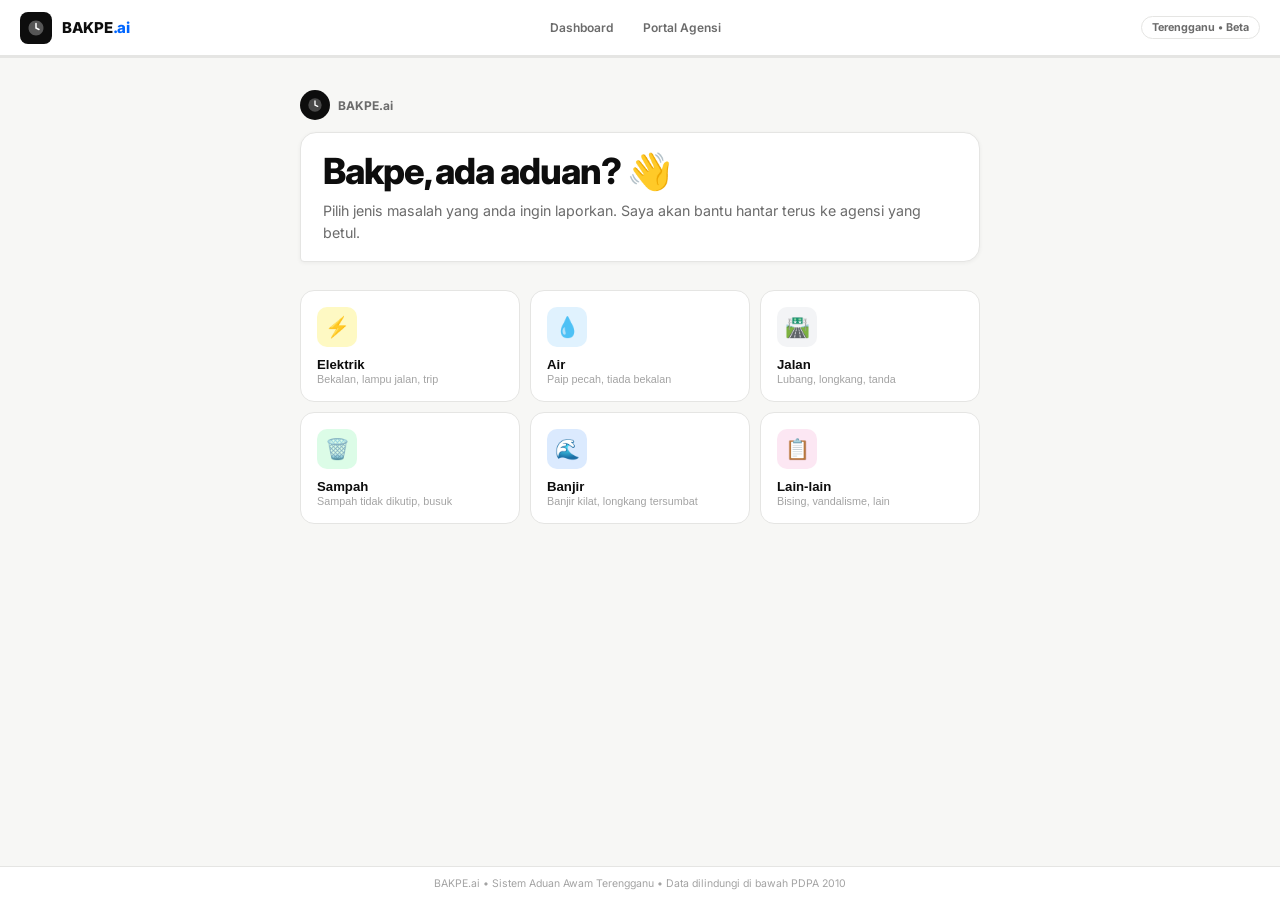
==== commit d495f76b: "feat: BAKPE.ai - Claude-style conversational complaint UI with map animation" ====
--- a/aduan.html
+++ b/aduan.html
@@ -3,1273 +3,1107 @@
 <head>
     <meta charset="UTF-8">
     <meta name="viewport" content="width=device-width, initial-scale=1.0">
-    <title>eAduan Terengganu - Lapor Aduan Anda</title>
-    <meta name="description" content="Portal aduan awam rakyat negeri Terengganu. Lapor masalah, jejak status, dan terima penyelesaian.">
+    <title>BAKPE.ai - Sistem Aduan Terengganu</title>
+    <meta name="description" content="BAKPE.ai - Hantar aduan awam Terengganu dengan mudah dan pantas.">
     <link rel="preconnect" href="https://fonts.googleapis.com">
     <link rel="preconnect" href="https://fonts.gstatic.com" crossorigin>
     <link href="https://fonts.googleapis.com/css2?family=Inter:wght@300;400;500;600;700;800;900&display=swap" rel="stylesheet">
     <link href="https://fonts.googleapis.com/css2?family=Material+Symbols+Rounded:opsz,wght,FILL,GRAD@24,400,1,0" rel="stylesheet">
     <style>
         :root {
-            --blue-50: #eff6ff;
-            --blue-100: #dbeafe;
-            --blue-200: #bfdbfe;
-            --blue-400: #60a5fa;
-            --blue-500: #3b82f6;
-            --blue-600: #2563eb;
-            --blue-700: #1d4ed8;
-            --teal-50: #f0fdfa;
-            --teal-400: #2dd4bf;
-            --teal-500: #14b8a6;
-            --teal-600: #0d9488;
-            --violet-400: #a78bfa;
-            --violet-500: #8b5cf6;
-            --green-50: #f0fdf4;
-            --green-400: #4ade80;
-            --green-500: #22c55e;
-            --green-600: #16a34a;
-            --amber-50: #fffbeb;
-            --amber-500: #f59e0b;
-            --red-50: #fef2f2;
-            --red-400: #f87171;
-            --red-500: #ef4444;
-            --slate-50: #f8fafc;
-            --slate-100: #f1f5f9;
-            --slate-200: #e2e8f0;
-            --slate-300: #cbd5e1;
-            --slate-400: #94a3b8;
-            --slate-500: #64748b;
-            --slate-600: #475569;
-            --slate-700: #334155;
-            --slate-800: #1e293b;
-            --slate-900: #0f172a;
-            --radius-xs: 8px;
-            --radius-sm: 14px;
-            --radius: 20px;
-            --radius-lg: 28px;
-            --shadow-sm: 0 1px 4px rgba(0,0,0,0.04), 0 0 1px rgba(0,0,0,0.04);
-            --shadow: 0 4px 16px rgba(0,0,0,0.06), 0 1px 4px rgba(0,0,0,0.04);
-            --shadow-lg: 0 12px 40px rgba(0,0,0,0.08), 0 2px 8px rgba(0,0,0,0.04);
-            --shadow-xl: 0 24px 60px rgba(0,0,0,0.1);
-            --glass: rgba(255,255,255,0.72);
-            --glass-border: rgba(255,255,255,0.9);
-        }
-
+            --bg: #f7f7f5;
+            --surface: #ffffff;
+            --border: #e5e5e3;
+            --text-primary: #0d0d0d;
+            --text-secondary: #6b6b6b;
+            --text-muted: #a3a3a3;
+            --accent: #0066ff;
+            --accent-hover: #0052cc;
+            --accent-light: #f0f4ff;
+            --bubble-user: #0d0d0d;
+            --bubble-ai: #ffffff;
+            --green: #16a34a;
+            --red: #dc2626;
+            --amber: #d97706;
+        }
         *, *::before, *::after { box-sizing: border-box; margin: 0; padding: 0; }
-        html { font-size: 15px; scroll-behavior: smooth; }
+        html { height: 100%; font-size: 15px; }
         body {
-            font-family: 'Inter', -apple-system, sans-serif;
-            background: #f0f4ff;
-            color: var(--slate-800);
+            font-family: 'Inter', -apple-system, BlinkMacSystemFont, sans-serif;
+            background: var(--bg);
+            color: var(--text-primary);
+            height: 100%;
+            display: flex;
+            flex-direction: column;
             -webkit-font-smoothing: antialiased;
-            min-height: 100vh;
-            overflow-x: hidden;
-        }
-
-        /* ========== SPLINE BACKGROUND ========== */
-        .spline-bg {
-            position: fixed;
-            inset: 0;
-            z-index: 0;
-            background: linear-gradient(135deg, #e8f0fe 0%, #f0f9ff 40%, #f5f3ff 70%, #ecfdf5 100%);
-            overflow: hidden;
-        }
-        .blob {
-            position: absolute;
-            border-radius: 50%;
-            filter: blur(80px);
-            opacity: 0.55;
-            animation: floatBlob linear infinite;
-        }
-        .blob-1 {
-            width: 700px; height: 700px;
-            background: radial-gradient(circle, #a5b4fc 0%, #c7d2fe 60%, transparent 100%);
-            top: -200px; left: -200px;
-            animation-duration: 18s;
-        }
-        .blob-2 {
-            width: 600px; height: 600px;
-            background: radial-gradient(circle, #99f6e4 0%, #a7f3d0 60%, transparent 100%);
-            top: 30%; right: -150px;
-            animation-duration: 22s;
-            animation-delay: -6s;
-        }
-        .blob-3 {
-            width: 500px; height: 500px;
-            background: radial-gradient(circle, #fbcfe8 0%, #f9a8d4 60%, transparent 100%);
-            bottom: -100px; left: 25%;
-            animation-duration: 26s;
-            animation-delay: -12s;
-        }
-        .blob-4 {
-            width: 400px; height: 400px;
-            background: radial-gradient(circle, #bae6fd 0%, #7dd3fc 60%, transparent 100%);
-            top: 55%; left: 10%;
-            animation-duration: 20s;
-            animation-delay: -9s;
-        }
-        @keyframes floatBlob {
-            0%   { transform: translate(0, 0) scale(1); }
-            25%  { transform: translate(30px, -40px) scale(1.04); }
-            50%  { transform: translate(-20px, 30px) scale(0.96); }
-            75%  { transform: translate(40px, 20px) scale(1.02); }
-            100% { transform: translate(0, 0) scale(1); }
-        }
-        /* Mesh grid overlay */
-        .mesh-grid {
-            position: fixed;
-            inset: 0;
-            z-index: 1;
-            background-image:
-                linear-gradient(rgba(100,116,139,0.04) 1px, transparent 1px),
-                linear-gradient(90deg, rgba(100,116,139,0.04) 1px, transparent 1px);
-            background-size: 60px 60px;
-        }
-
-        /* ========== WRAPPER ========== */
-        .page-wrap {
-            position: relative;
-            z-index: 2;
-            min-height: 100vh;
-        }
-
-        /* ========== NAVBAR ========== */
-        .navbar {
-            position: sticky;
-            top: 0;
-            z-index: 100;
-            padding: 14px 24px;
+        }
+
+        /* ========== TOP BAR ========== */
+        .topbar {
+            height: 56px;
+            background: var(--surface);
+            border-bottom: 1px solid var(--border);
             display: flex;
             align-items: center;
             justify-content: space-between;
-            max-width: 1200px;
-            margin: 0 auto;
-        }
-        .navbar-inner {
-            position: sticky;
-            top: 0;
-            z-index: 100;
-            padding: 12px 24px;
-            background: rgba(255,255,255,0.6);
-            backdrop-filter: blur(20px) saturate(180%);
-            -webkit-backdrop-filter: blur(20px) saturate(180%);
-            border-bottom: 1px solid rgba(255,255,255,0.8);
-        }
-        .navbar-row {
-            max-width: 1200px;
-            margin: 0 auto;
-            display: flex;
-            align-items: center;
-            justify-content: space-between;
-        }
-        .nav-brand {
+            padding: 0 20px;
+            flex-shrink: 0;
+        }
+        .topbar-brand {
             display: flex;
             align-items: center;
             gap: 10px;
+        }
+        .brand-logo {
+            width: 32px; height: 32px;
+            background: var(--text-primary);
+            border-radius: 8px;
+            display: flex; align-items: center; justify-content: center;
+        }
+        .brand-logo svg { width: 18px; height: 18px; }
+        .brand-name {
+            font-size: 1rem;
+            font-weight: 800;
+            color: var(--text-primary);
+            letter-spacing: -0.02em;
+        }
+        .brand-dot { color: var(--accent); }
+        .topbar-links {
+            display: flex; gap: 6px;
+        }
+        .topbar-link {
+            font-size: 0.8rem;
+            font-weight: 600;
+            color: var(--text-secondary);
+            padding: 6px 12px;
+            border-radius: 8px;
             text-decoration: none;
-        }
-        .nav-brand-icon {
-            width: 38px; height: 38px;
+            transition: all 0.15s;
+        }
+        .topbar-link:hover { background: var(--bg); color: var(--text-primary); }
+        .topbar-pill {
+            font-size: 0.72rem;
+            font-weight: 700;
+            padding: 4px 10px;
+            border: 1px solid var(--border);
+            border-radius: 100px;
+            color: var(--text-secondary);
+            background: var(--surface);
+        }
+
+        /* ========== CHAT CONTAINER ========== */
+        .chat-wrap {
+            flex: 1;
+            display: flex;
+            flex-direction: column;
+            overflow: hidden;
+            position: relative;
+        }
+        .chat-scroll {
+            flex: 1;
+            overflow-y: auto;
+            padding: 32px 20px;
+            display: flex;
+            flex-direction: column;
+            align-items: center;
+            gap: 24px;
+            scroll-behavior: smooth;
+        }
+        .chat-scroll::-webkit-scrollbar { width: 4px; }
+        .chat-scroll::-webkit-scrollbar-track { background: transparent; }
+        .chat-scroll::-webkit-scrollbar-thumb { background: var(--border); border-radius: 2px; }
+
+        /* ========== SCREENS ========== */
+        .screen {
+            width: 100%;
+            max-width: 680px;
+            display: none;
+            flex-direction: column;
+            gap: 20px;
+            animation: screenIn 0.4s cubic-bezier(0.22, 1, 0.36, 1) both;
+        }
+        .screen.active { display: flex; }
+        @keyframes screenIn {
+            from { opacity: 0; transform: translateY(18px); }
+            to   { opacity: 1; transform: translateY(0); }
+        }
+
+        /* ========== AI BUBBLE ========== */
+        .ai-bubble-wrap {
+            display: flex;
+            flex-direction: column;
+            align-items: flex-start;
+            gap: 12px;
+            width: 100%;
+        }
+        .ai-avatar {
+            width: 30px; height: 30px;
+            background: var(--text-primary);
+            border-radius: 50%;
+            display: flex; align-items: center; justify-content: center;
+            flex-shrink: 0;
+        }
+        .ai-avatar svg { width: 16px; height: 16px; }
+        .ai-header { display: flex; align-items: center; gap: 8px; }
+        .ai-name { font-size: 0.8rem; font-weight: 700; color: var(--text-secondary); }
+        .ai-bubble {
+            background: var(--bubble-ai);
+            border: 1px solid var(--border);
+            border-radius: 16px 16px 16px 4px;
+            padding: 18px 22px;
+            width: 100%;
+            box-shadow: 0 1px 4px rgba(0,0,0,0.05);
+        }
+
+        /* ========== HERO GREETING ========== */
+        .greeting-main {
+            font-size: clamp(1.6rem, 4vw, 2.4rem);
+            font-weight: 800;
+            color: var(--text-primary);
+            letter-spacing: -0.03em;
+            line-height: 1.15;
+            margin-bottom: 6px;
+        }
+        .greeting-sub {
+            font-size: 0.95rem;
+            color: var(--text-secondary);
+            font-weight: 400;
+            line-height: 1.5;
+        }
+
+        /* ========== CATEGORY BUTTONS ========== */
+        .category-grid {
+            display: grid;
+            grid-template-columns: 1fr 1fr 1fr;
+            gap: 10px;
+            width: 100%;
+            margin-top: 8px;
+        }
+        .cat-btn {
+            display: flex;
+            flex-direction: column;
+            align-items: flex-start;
+            gap: 10px;
+            padding: 16px 16px 14px;
+            border: 1.5px solid var(--border);
+            border-radius: 14px;
+            background: var(--surface);
+            cursor: pointer;
+            transition: all 0.18s;
+            text-align: left;
+        }
+        .cat-btn:hover {
+            border-color: var(--text-primary);
+            background: var(--bg);
+            transform: translateY(-2px);
+            box-shadow: 0 4px 16px rgba(0,0,0,0.08);
+        }
+        .cat-btn.selected {
+            border-color: var(--accent);
+            background: var(--accent-light);
+        }
+        .cat-icon {
+            width: 40px; height: 40px;
             border-radius: 10px;
-            background: linear-gradient(135deg, #3b82f6 0%, #14b8a6 100%);
-            display: flex;
-            align-items: center;
-            justify-content: center;
-            box-shadow: 0 4px 12px rgba(59,130,246,0.3);
-        }
-        .nav-brand-icon .material-symbols-rounded { font-size: 20px; color: #fff; }
-        .nav-brand-text { font-size: 1rem; font-weight: 800; color: var(--slate-800); letter-spacing: -0.01em; }
-        .nav-brand-sub { font-size: 0.7rem; font-weight: 500; color: var(--slate-400); display: block; margin-top: -2px; }
-        .nav-links {
-            display: flex;
-            align-items: center;
-            gap: 4px;
-        }
-        .nav-link {
-            padding: 8px 14px;
-            border-radius: 10px;
-            font-size: 0.85rem;
-            font-weight: 600;
-            color: var(--slate-600);
-            text-decoration: none;
-            transition: all 0.2s;
-            display: flex;
-            align-items: center;
-            gap: 5px;
-        }
-        .nav-link:hover { background: rgba(59,130,246,0.08); color: var(--blue-600); }
-        .nav-link.active { background: rgba(59,130,246,0.1); color: var(--blue-600); }
-        .nav-link .material-symbols-rounded { font-size: 17px; }
-        .nav-btn {
-            padding: 10px 20px;
-            background: linear-gradient(135deg, #2563eb 0%, #0d9488 100%);
+            display: flex; align-items: center; justify-content: center;
+            font-size: 20px;
+        }
+        .cat-icon.elektrik { background: #fef9c3; }
+        .cat-icon.air { background: #e0f2fe; }
+        .cat-icon.jalan { background: #f3f4f6; }
+        .cat-icon.sampah { background: #dcfce7; }
+        .cat-icon.banjir { background: #dbeafe; }
+        .cat-icon.lain { background: #fce7f3; }
+        .cat-name {
+            font-size: 0.88rem;
+            font-weight: 700;
+            color: var(--text-primary);
+        }
+        .cat-desc {
+            font-size: 0.72rem;
+            color: var(--text-muted);
+            font-weight: 400;
+            line-height: 1.4;
+        }
+
+        /* ========== USER REPLY BUBBLE ========== */
+        .user-bubble-wrap { display: flex; justify-content: flex-end; width: 100%; }
+        .user-bubble {
+            background: var(--bubble-user);
             color: #fff;
-            border-radius: 12px;
-            font-size: 0.85rem;
-            font-weight: 700;
-            text-decoration: none;
-            transition: all 0.2s;
-            box-shadow: 0 4px 14px rgba(37,99,235,0.25);
-        }
-        .nav-btn:hover { transform: translateY(-1px); box-shadow: 0 6px 20px rgba(37,99,235,0.35); }
-
-        /* ========== HERO ========== */
-        .hero {
-            text-align: center;
-            padding: 72px 24px 56px;
-            max-width: 820px;
-            margin: 0 auto;
-        }
-        .hero-badge {
-            display: inline-flex;
-            align-items: center;
-            gap: 6px;
-            padding: 6px 14px;
-            background: rgba(255,255,255,0.8);
-            border: 1px solid rgba(59,130,246,0.2);
-            border-radius: 100px;
-            font-size: 0.78rem;
-            font-weight: 700;
-            color: var(--blue-600);
-            margin-bottom: 24px;
-            backdrop-filter: blur(12px);
-            box-shadow: 0 2px 12px rgba(59,130,246,0.12);
-            animation: fadeDown 0.6s ease both;
-        }
-        .hero-badge .material-symbols-rounded { font-size: 15px; }
-        .hero h1 {
-            font-size: clamp(2rem, 5vw, 3.5rem);
-            font-weight: 900;
-            letter-spacing: -0.04em;
-            color: var(--slate-900);
-            line-height: 1.1;
-            margin-bottom: 20px;
-            animation: fadeDown 0.6s 0.1s ease both;
-        }
-        .hero h1 .gradient-text {
-            background: linear-gradient(135deg, #2563eb 0%, #14b8a6 100%);
-            -webkit-background-clip: text;
-            -webkit-text-fill-color: transparent;
-            background-clip: text;
-        }
-        .hero p {
-            font-size: 1.1rem;
-            color: var(--slate-500);
-            line-height: 1.65;
-            max-width: 540px;
-            margin: 0 auto 40px;
-            font-weight: 400;
-            animation: fadeDown 0.6s 0.2s ease both;
-        }
-        @keyframes fadeDown {
-            from { opacity: 0; transform: translateY(-14px); }
-            to { opacity: 1; transform: translateY(0); }
-        }
-
-        /* Stats Row */
-        .hero-stats {
-            display: flex;
-            align-items: center;
-            justify-content: center;
-            gap: 32px;
-            flex-wrap: wrap;
-            margin-bottom: 48px;
-            animation: fadeDown 0.6s 0.3s ease both;
-        }
-        .stat-item { text-align: center; }
-        .stat-num {
-            font-size: 1.6rem;
-            font-weight: 900;
-            color: var(--slate-800);
-            letter-spacing: -0.03em;
-        }
-        .stat-label {
-            font-size: 0.72rem;
-            font-weight: 600;
-            color: var(--slate-400);
-            text-transform: uppercase;
-            letter-spacing: 0.05em;
-            margin-top: 2px;
-        }
-        .stat-divider { width: 1px; height: 36px; background: var(--slate-200); }
-
-        /* ========== TAB BAR ========== */
-        .tab-bar {
-            max-width: 1100px;
-            margin: 0 auto;
-            padding: 0 24px;
-            animation: fadeUp 0.5s 0.4s ease both;
-        }
-        @keyframes fadeUp {
-            from { opacity: 0; transform: translateY(16px); }
-            to { opacity: 1; transform: translateY(0); }
-        }
-        .tab-buttons {
-            display: flex;
-            background: rgba(255,255,255,0.7);
-            backdrop-filter: blur(20px) saturate(180%);
-            border: 1px solid rgba(255,255,255,0.9);
-            border-radius: var(--radius) var(--radius) 0 0;
-            box-shadow: 0 -4px 20px rgba(0,0,0,0.04), 0 1px 0 rgba(255,255,255,0.6);
-            overflow: hidden;
-        }
-        .tab-btn {
-            flex: 1;
-            padding: 18px 20px;
-            border: none;
-            background: transparent;
-            font-family: inherit;
-            font-size: 0.88rem;
-            font-weight: 600;
-            color: var(--slate-500);
-            cursor: pointer;
-            display: flex;
-            align-items: center;
-            justify-content: center;
-            gap: 8px;
-            transition: all 0.25s;
-            border-bottom: 2px solid transparent;
-            position: relative;
-        }
-        .tab-btn .material-symbols-rounded { font-size: 19px; }
-        .tab-btn:hover { color: var(--blue-600); background: rgba(59,130,246,0.04); }
-        .tab-btn.active {
-            color: var(--blue-600);
-            border-bottom-color: var(--blue-600);
-            background: rgba(59,130,246,0.06);
-        }
-
-        /* ========== MAIN ========== */
-        .main {
-            max-width: 1100px;
-            margin: 0 auto;
-            padding: 0 24px 80px;
-        }
-        .tab-panel { display: none; animation: fadeUp 0.3s ease; }
-        .tab-panel.active { display: block; }
-
-        /* ========== FORM CARD ========== */
-        .form-card {
-            background: rgba(255,255,255,0.75);
-            backdrop-filter: blur(24px) saturate(200%);
-            -webkit-backdrop-filter: blur(24px) saturate(200%);
-            border: 1px solid rgba(255,255,255,0.95);
-            border-radius: 0 0 var(--radius-lg) var(--radius-lg);
-            box-shadow: var(--shadow-xl);
-            padding: 40px;
-        }
-
-        /* Step indicator */
-        .steps {
-            display: flex;
-            align-items: center;
-            justify-content: center;
-            gap: 0;
-            margin-bottom: 40px;
-            flex-wrap: wrap;
-        }
-        .step-item { display: flex; align-items: center; gap: 8px; }
-        .step-circle {
-            width: 34px; height: 34px;
-            border-radius: 50%;
-            background: var(--slate-100);
-            color: var(--slate-400);
-            border: 2px solid var(--slate-200);
-            display: flex;
-            align-items: center;
-            justify-content: center;
-            font-size: 0.78rem;
-            font-weight: 800;
-            transition: all 0.3s;
-        }
-        .step-item.active .step-circle {
-            background: linear-gradient(135deg, #2563eb, #14b8a6);
-            color: #fff;
-            border-color: transparent;
-            box-shadow: 0 4px 14px rgba(37,99,235,0.3);
-        }
-        .step-item.done .step-circle {
-            background: var(--green-500);
-            color: #fff;
-            border-color: transparent;
-        }
-        .step-label { font-size: 0.78rem; font-weight: 700; color: var(--slate-400); }
-        .step-item.active .step-label { color: var(--blue-600); }
-        .step-item.done .step-label { color: var(--green-600); }
-        .step-line {
-            width: 48px; height: 2px;
-            background: var(--slate-200);
-            margin: 0 8px;
-            border-radius: 2px;
-        }
-        .step-item.done + .step-line { background: var(--green-400); }
-
-        /* Form layout */
-        .form-section { margin-bottom: 32px; }
-        .form-section-title {
-            font-size: 0.82rem;
-            font-weight: 800;
-            color: var(--slate-500);
-            text-transform: uppercase;
-            letter-spacing: 0.08em;
+            border-radius: 16px 16px 4px 16px;
+            padding: 12px 18px;
+            font-size: 0.92rem;
+            font-weight: 500;
+            max-width: 75%;
             display: flex;
             align-items: center;
             gap: 8px;
-            margin-bottom: 18px;
-            padding-bottom: 12px;
-            border-bottom: 1px solid var(--slate-100);
-        }
-        .form-section-title .material-symbols-rounded {
-            font-size: 17px;
-            color: var(--blue-400);
-            background: var(--blue-50);
-            padding: 6px;
-            border-radius: 8px;
-        }
-        .form-grid { display: grid; grid-template-columns: 1fr 1fr; gap: 20px; }
-        .form-group { display: flex; flex-direction: column; gap: 8px; }
-        .form-group.full { grid-column: 1 / -1; }
-        .form-group label {
-            font-size: 0.8rem;
+        }
+        .user-bubble .material-symbols-rounded { font-size: 18px; opacity: 0.7; }
+
+        /* ========== UPLOAD AREA ========== */
+        .upload-area {
+            border: 2px dashed var(--border);
+            border-radius: 16px;
+            padding: 36px 24px;
+            text-align: center;
+            cursor: pointer;
+            transition: all 0.2s;
+            background: var(--bg);
+            position: relative;
+        }
+        .upload-area:hover { border-color: var(--accent); background: var(--accent-light); }
+        .upload-area.has-file { border-color: var(--green); background: #f0fdf4; border-style: solid; }
+        .upload-area input[type="file"] { display: none; }
+        .upload-icon { font-size: 48px; margin-bottom: 12px; display: block; }
+        .upload-title { font-size: 0.95rem; font-weight: 700; color: var(--text-primary); margin-bottom: 4px; }
+        .upload-sub { font-size: 0.78rem; color: var(--text-muted); }
+        .upload-preview {
+            margin-top: 16px;
+            display: none;
+            border-radius: 12px;
+            overflow: hidden;
+            max-height: 220px;
+        }
+        .upload-preview img { width: 100%; height: 100%; object-fit: cover; display: block; }
+
+        /* Geo row */
+        .geo-row {
+            display: flex;
+            align-items: center;
+            gap: 10px;
+            padding: 12px 16px;
+            background: var(--surface);
+            border: 1px solid var(--border);
+            border-radius: 12px;
+            margin-top: 10px;
+        }
+        .geo-dot {
+            width: 10px; height: 10px; border-radius: 50%;
+            background: var(--green);
+            flex-shrink: 0;
+            box-shadow: 0 0 0 3px rgba(22,163,74,0.2);
+            animation: geoPulse 1.5s infinite;
+        }
+        @keyframes geoPulse {
+            0%,100% { box-shadow: 0 0 0 3px rgba(22,163,74,0.2); }
+            50% { box-shadow: 0 0 0 6px rgba(22,163,74,0); }
+        }
+        .geo-text { font-size: 0.8rem; font-weight: 600; color: var(--text-secondary); flex: 1; }
+        .geo-coords { font-size: 0.72rem; color: var(--text-muted); font-family: monospace; }
+        .geo-badge {
+            font-size: 0.7rem; font-weight: 700;
+            background: #dcfce7; color: var(--green);
+            padding: 3px 9px; border-radius: 100px;
+        }
+
+        .btn-primary {
+            width: 100%;
+            padding: 14px 20px;
+            background: var(--text-primary);
+            color: #fff;
+            border: none;
+            border-radius: 12px;
+            font-family: inherit;
+            font-size: 0.92rem;
             font-weight: 700;
-            color: var(--slate-600);
-            letter-spacing: 0.01em;
-        }
-        .required { color: #ef4444; }
-        .form-group input,
-        .form-group textarea {
-            padding: 13px 16px;
-            border: 1.5px solid var(--slate-200);
-            border-radius: var(--radius-sm);
+            cursor: pointer;
+            transition: all 0.18s;
+            display: flex; align-items: center; justify-content: center; gap: 8px;
+        }
+        .btn-primary:hover { background: #333; transform: translateY(-1px); }
+        .btn-primary .material-symbols-rounded { font-size: 18px; }
+        .btn-secondary {
+            width: 100%;
+            padding: 12px 20px;
+            background: transparent;
+            color: var(--text-secondary);
+            border: 1.5px solid var(--border);
+            border-radius: 12px;
+            font-family: inherit;
+            font-size: 0.85rem;
+            font-weight: 600;
+            cursor: pointer;
+            transition: all 0.18s;
+        }
+        .btn-secondary:hover { border-color: var(--text-primary); color: var(--text-primary); }
+
+        /* ========== MAP SCREEN ========== */
+        .map-container {
+            width: 100%;
+            border-radius: 16px;
+            overflow: hidden;
+            border: 1px solid var(--border);
+            background: #e8f4fd;
+            position: relative;
+        }
+        .map-svg-wrap {
+            width: 100%;
+            height: 280px;
+            position: relative;
+            overflow: hidden;
+        }
+        .map-bg-pill {
+            position: absolute;
+            top: 0; left: 0; right: 0; bottom: 0;
+            background: linear-gradient(160deg, #dbeafe 0%, #e0f2fe 40%, #dcfce7 100%);
+        }
+        .map-svg {
+            width: 100%; height: 100%;
+            animation: mapZoom 1.2s cubic-bezier(0.22, 1, 0.36, 1) both;
+            transform-origin: 55% 45%;
+        }
+        @keyframes mapZoom {
+            from { transform: scale(0.4); opacity: 0; }
+            to { transform: scale(1); opacity: 1; }
+        }
+        .map-pin {
+            animation: pinDrop 0.5s 0.9s cubic-bezier(0.22, 1, 0.36, 1) both;
+        }
+        @keyframes pinDrop {
+            from { transform: translateY(-30px); opacity: 0; }
+            to { transform: translateY(0); opacity: 1; }
+        }
+        .map-overlay {
+            position: absolute;
+            top: 12px; left: 12px;
+            background: rgba(255,255,255,0.9);
+            backdrop-filter: blur(8px);
+            border-radius: 10px;
+            padding: 8px 12px;
+            font-size: 0.75rem;
+            font-weight: 700;
+            color: var(--text-primary);
+            border: 1px solid rgba(255,255,255,0.8);
+            display: flex; align-items: center; gap: 6px;
+        }
+        .map-overlay .dot { width: 7px; height: 7px; border-radius: 50%; background: var(--red); }
+        .map-info {
+            padding: 14px 16px;
+            background: var(--surface);
+            border-top: 1px solid var(--border);
+            display: flex; align-items: center; gap: 10px;
+        }
+        .map-info-icon {
+            width: 34px; height: 34px; border-radius: 8px;
+            background: #fee2e2; display: flex; align-items: center; justify-content: center;
+            flex-shrink: 0;
+        }
+        .map-info-icon .material-symbols-rounded { font-size: 17px; color: var(--red); }
+        .map-info-text { flex: 1; }
+        .map-info-label { font-size: 0.78rem; font-weight: 700; color: var(--text-primary); }
+        .map-info-coords { font-size: 0.7rem; color: var(--text-muted); font-family: monospace; margin-top: 1px; }
+        .map-accuracy {
+            font-size: 0.68rem; font-weight: 700;
+            background: #dcfce7; color: var(--green);
+            padding: 3px 8px; border-radius: 100px;
+        }
+
+        /* ========== TEXT INPUT SCREEN ========== */
+        .chat-input-section {
+            width: 100%;
+            max-width: 680px;
+        }
+        .chat-label {
+            font-size: 0.75rem;
+            font-weight: 700;
+            color: var(--text-muted);
+            text-transform: uppercase;
+            letter-spacing: 0.06em;
+            margin-bottom: 8px;
+        }
+        .chat-input-wrap {
+            background: var(--surface);
+            border: 1.5px solid var(--border);
+            border-radius: 16px;
+            padding: 14px 16px;
+            display: flex;
+            align-items: flex-end;
+            gap: 10px;
+            transition: border-color 0.2s;
+            box-shadow: 0 2px 8px rgba(0,0,0,0.04);
+        }
+        .chat-input-wrap:focus-within { border-color: var(--text-primary); }
+        .chat-textarea {
+            flex: 1;
+            border: none; outline: none;
             font-family: inherit;
             font-size: 0.95rem;
-            color: var(--slate-800);
-            background: rgba(255,255,255,0.8);
-            transition: all 0.2s;
-            outline: none;
-            resize: vertical;
-        }
-        .form-group input:focus,
-        .form-group textarea:focus {
-            border-color: var(--blue-400);
-            box-shadow: 0 0 0 4px rgba(59,130,246,0.12);
-            background: #fff;
-        }
-        .form-group input::placeholder,
-        .form-group textarea::placeholder { color: var(--slate-300); }
-
-        /* Location input with icon */
-        .input-with-icon { position: relative; }
-        .input-with-icon input { padding-right: 44px; }
-        .input-icon {
-            position: absolute;
-            right: 14px;
-            top: 50%;
-            transform: translateY(-50%);
-            color: var(--slate-400);
-            font-size: 18px;
-        }
-
-        /* ========== GRID SELECTORS ========== */
-        .grid-selector {
-            display: grid;
-            grid-template-columns: repeat(auto-fill, minmax(130px, 1fr));
-            gap: 10px;
-        }
-        .grid-selector.pill-grid {
-            grid-template-columns: repeat(auto-fill, minmax(110px, 1fr));
-        }
-        .grid-opt { cursor: pointer; }
-        .grid-opt input { display: none; }
-
-        /* Category icon cards */
-        .grid-card {
-            border: 1.5px solid var(--slate-200);
-            border-radius: var(--radius-sm);
-            padding: 18px 10px;
-            text-align: center;
-            transition: all 0.22s;
-            background: rgba(255,255,255,0.7);
-            backdrop-filter: blur(8px);
-            display: flex;
-            flex-direction: column;
-            align-items: center;
-            gap: 10px;
-            height: 100%;
+            color: var(--text-primary);
+            background: transparent;
+            resize: none;
+            min-height: 60px;
+            max-height: 180px;
+            line-height: 1.6;
+        }
+        .chat-textarea::placeholder { color: var(--text-muted); }
+        .chat-send {
+            width: 36px; height: 36px;
+            background: var(--text-primary);
+            border: none;
+            border-radius: 10px;
             cursor: pointer;
-        }
-        .grid-card .material-symbols-rounded {
-            font-size: 28px;
-            color: var(--slate-400);
-            transition: all 0.22s;
-            background: var(--slate-50);
-            width: 52px; height: 52px;
-            display: flex; align-items: center; justify-content: center;
-            border-radius: 14px;
-            border: 1px solid var(--slate-100);
-        }
-        .grid-card span { font-size: 0.8rem; font-weight: 700; color: var(--slate-600); line-height: 1.25; }
-        .grid-card:hover {
-            transform: translateY(-3px);
-            box-shadow: 0 8px 24px rgba(59,130,246,0.12);
-            border-color: var(--blue-200);
-            background: rgba(255,255,255,0.9);
-        }
-        .grid-opt input:checked + .grid-card {
-            border-color: var(--blue-500);
-            background: rgba(239,246,255,0.95);
-            box-shadow: 0 4px 20px rgba(37,99,235,0.18);
-        }
-        .grid-opt input:checked + .grid-card .material-symbols-rounded {
-            color: var(--blue-600);
-            background: var(--blue-50);
-            border-color: var(--blue-100);
-        }
-        .grid-opt input:checked + .grid-card span { color: var(--blue-700); }
-
-        /* Pill selector */
-        .pill-card {
-            border: 1.5px solid var(--slate-200);
-            border-radius: 100px;
-            padding: 10px 16px;
-            text-align: center;
-            transition: all 0.2s;
-            background: rgba(255,255,255,0.7);
-            display: flex; align-items: center; justify-content: center;
-            font-size: 0.82rem; font-weight: 700; color: var(--slate-600);
-            cursor: pointer;
-        }
-        .pill-card:hover { border-color: var(--blue-200); background: rgba(239,246,255,0.8); color: var(--blue-600); }
-        .grid-opt input:checked + .pill-card {
-            border-color: var(--blue-600);
-            background: var(--blue-600);
-            color: #fff;
-            box-shadow: 0 4px 14px rgba(37,99,235,0.25);
-        }
-
-        /* ========== PRIORITY SELECTOR ========== */
-        .priority-options { display: flex; gap: 10px; flex-wrap: wrap; }
-        .priority-opt { cursor: pointer; }
-        .priority-opt input { display: none; }
-        .priority-card {
-            padding: 12px 18px;
-            border-radius: 100px;
-            border: 1.5px solid var(--slate-200);
-            font-size: 0.82rem;
-            font-weight: 700;
-            background: rgba(255,255,255,0.7);
-            transition: all 0.2s;
-            display: flex; align-items: center; gap: 6px;
-            cursor: pointer;
-        }
-        .priority-card .material-symbols-rounded { font-size: 17px; }
-        .priority-opt input:checked + .priority-card.low { border-color: var(--teal-500); background: var(--teal-50); color: var(--teal-600); }
-        .priority-opt input:checked + .priority-card.medium { border-color: var(--amber-500); background: var(--amber-50); color: #b45309; }
-        .priority-opt input:checked + .priority-card.high { border-color: #f97316; background: #fff7ed; color: #c2410c; }
-        .priority-opt input:checked + .priority-card.critical { border-color: var(--red-500); background: var(--red-50); color: #dc2626; }
-
-        /* ========== UPLOAD ZONE ========== */
-        .upload-zone {
-            border: 2px dashed var(--slate-200);
-            border-radius: var(--radius-sm);
-            padding: 32px;
-            text-align: center;
-            cursor: pointer;
-            transition: all 0.25s;
-            background: rgba(248,250,252,0.6);
-        }
-        .upload-zone:hover { border-color: var(--blue-400); background: rgba(239,246,255,0.6); }
-        .upload-zone .material-symbols-rounded { font-size: 36px; color: var(--blue-400); margin-bottom: 8px; display: block; }
-        .upload-zone p { color: var(--slate-500); font-size: 0.88rem; margin-bottom: 4px; font-weight: 500; }
-        .upload-zone small { color: var(--slate-400); font-size: 0.75rem; }
-
-        /* ========== CAPTCHA ========== */
-        .captcha-row {
-            background: rgba(248,250,252,0.8);
-            border: 1.5px solid var(--slate-200);
-            border-radius: var(--radius-sm);
-            padding: 16px 20px;
-            display: flex;
-            align-items: center;
-            justify-content: space-between;
-            backdrop-filter: blur(8px);
-        }
-        .captcha-check { display: flex; align-items: center; gap: 12px; }
-        .captcha-check input { width: 22px; height: 22px; cursor: pointer; accent-color: var(--blue-600); }
-        .captcha-check label { font-size: 0.9rem; font-weight: 600; color: var(--slate-700); cursor: pointer; }
-
-        /* ========== PDPA ========== */
-        .pdpa-row {
-            display: flex;
-            align-items: flex-start;
-            gap: 12px;
-            padding: 16px 20px;
-            background: rgba(239,246,255,0.6);
-            border: 1.5px solid var(--blue-100);
-            border-radius: var(--radius-sm);
-            margin-bottom: 24px;
-        }
-        .pdpa-row input { width: 20px; height: 20px; margin-top: 2px; cursor: pointer; accent-color: var(--blue-600); flex-shrink: 0; }
-        .pdpa-row label { font-size: 0.82rem; line-height: 1.55; color: var(--slate-600); cursor: pointer; }
-        .pdpa-row label a { color: var(--blue-600); text-decoration: none; font-weight: 600; }
-        .pdpa-row label a:hover { text-decoration: underline; }
-
-        /* ========== SUBMIT BUTTON ========== */
-        .btn-submit {
-            width: 100%;
-            padding: 16px;
-            border: none;
-            border-radius: var(--radius-sm);
-            background: linear-gradient(135deg, #2563eb 0%, #0d9488 100%);
-            color: #fff;
-            font-family: inherit;
-            font-size: 1rem;
-            font-weight: 800;
-            cursor: pointer;
-            transition: all 0.25s;
-            display: flex; align-items: center; justify-content: center; gap: 8px;
-            letter-spacing: -0.01em;
-            box-shadow: 0 4px 20px rgba(37,99,235,0.3);
-        }
-        .btn-submit:hover {
-            transform: translateY(-2px);
-            box-shadow: 0 8px 28px rgba(37,99,235,0.4);
-        }
-        .btn-submit .material-symbols-rounded { font-size: 20px; }
-
-        /* ========== TRACKER ========== */
-        .tracker-card {
-            background: rgba(255,255,255,0.75);
-            backdrop-filter: blur(24px) saturate(200%);
-            border: 1px solid rgba(255,255,255,0.95);
-            border-radius: 0 0 var(--radius-lg) var(--radius-lg);
-            box-shadow: var(--shadow-xl);
-            padding: 40px;
-        }
-        .tracker-input-row {
-            display: flex; gap: 12px; margin-bottom: 28px;
-        }
-        .tracker-input-row input {
-            flex: 1;
-            padding: 14px 18px;
-            border: 1.5px solid var(--slate-200);
-            border-radius: var(--radius-sm);
-            font-family: inherit;
-            font-size: 0.95rem;
-            background: rgba(255,255,255,0.8);
-            outline: none;
-            transition: all 0.2s;
-        }
-        .tracker-input-row input:focus {
-            border-color: var(--blue-400);
-            box-shadow: 0 0 0 4px rgba(59,130,246,0.12);
-        }
-        .btn-track {
-            padding: 14px 24px;
-            background: linear-gradient(135deg, #2563eb, #14b8a6);
-            color: #fff;
-            border: none;
-            border-radius: var(--radius-sm);
-            font-family: inherit;
-            font-size: 0.88rem;
-            font-weight: 700;
-            cursor: pointer;
-            transition: all 0.2s;
-            white-space: nowrap;
-            box-shadow: 0 4px 14px rgba(37,99,235,0.25);
-        }
-        .btn-track:hover { transform: translateY(-1px); box-shadow: 0 6px 18px rgba(37,99,235,0.35); }
-        .tracker-empty { text-align: center; padding: 48px 20px; }
-        .tracker-empty .material-symbols-rounded { font-size: 52px; color: var(--slate-300); display: block; margin-bottom: 12px; }
-        .tracker-empty p { color: var(--slate-400); font-size: 0.9rem; font-weight: 500; }
-        .result-header { display: flex; align-items: center; gap: 12px; margin-bottom: 24px; flex-wrap: wrap; }
-        .result-id { font-size: 1.05rem; font-weight: 800; color: var(--slate-800); letter-spacing: 0.02em; font-family: monospace; background: var(--slate-100); padding: 8px 14px; border-radius: 8px; }
-        .result-status { padding: 6px 14px; border-radius: 100px; font-size: 0.78rem; font-weight: 700; }
-        .in-progress { background: rgba(234,179,8,0.12); color: #92400e; border: 1px solid rgba(234,179,8,0.25); }
-
-        /* Timeline */
-        .timeline { display: flex; flex-direction: column; gap: 0; }
-        .timeline-item {
-            display: flex; gap: 16px; padding-bottom: 24px;
-            position: relative;
-        }
-        .timeline-item::before {
-            content: '';
-            position: absolute;
-            left: 19px; top: 40px;
-            width: 2px;
-            height: calc(100% - 20px);
-            background: var(--slate-100);
-        }
-        .timeline-item:last-child::before { display: none; }
-        .timeline-item.done::before { background: var(--green-200); }
-        .timeline-dot {
-            width: 40px; height: 40px;
-            border-radius: 50%;
-            background: var(--slate-100);
             display: flex; align-items: center; justify-content: center;
             flex-shrink: 0;
-            border: 2px solid var(--slate-200);
-        }
-        .timeline-dot .material-symbols-rounded { font-size: 18px; color: var(--slate-400); }
-        .timeline-dot.done { background: var(--green-50); border-color: var(--green-200); }
-        .timeline-dot.done .material-symbols-rounded { color: var(--green-500); }
-        .timeline-dot.active { background: rgba(37,99,235,0.08); border-color: var(--blue-300); animation: pulse 1.5s infinite; }
-        .timeline-dot.active .material-symbols-rounded { color: var(--blue-600); }
-        .timeline-dot.pending { background: var(--slate-50); border-color: var(--slate-200); }
-        .timeline-dot.pending .material-symbols-rounded { color: var(--slate-300); }
-        @keyframes pulse {
-            0%, 100% { box-shadow: 0 0 0 0 rgba(37,99,235,0.2); }
-            50% { box-shadow: 0 0 0 6px rgba(37,99,235,0); }
-        }
-        .timeline-content { padding-top: 6px; }
-        .timeline-content h4 { font-size: 0.9rem; font-weight: 700; color: var(--slate-800); margin-bottom: 4px; }
-        .timeline-content p { font-size: 0.8rem; color: var(--slate-400); line-height: 1.5; }
-        .timeline-badge { display: inline-block; margin-top: 6px; padding: 3px 10px; border-radius: 100px; font-size: 0.72rem; font-weight: 700; }
-        .done-badge { background: var(--green-50); color: var(--green-600); border: 1px solid var(--green-100); }
-        .progress { background: rgba(59,130,246,0.08); color: var(--blue-600); border: 1px solid rgba(59,130,246,0.15); }
-
-        /* ========== FEATURES SECTION ========== */
-        .features {
-            display: grid;
-            grid-template-columns: repeat(3, 1fr);
-            gap: 16px;
-            margin-top: 32px;
-        }
-        .feature-card {
-            background: rgba(255,255,255,0.6);
-            backdrop-filter: blur(16px);
-            border: 1px solid rgba(255,255,255,0.9);
-            border-radius: var(--radius);
-            padding: 24px;
-            transition: all 0.25s;
+            transition: all 0.15s;
+            align-self: flex-end;
+        }
+        .chat-send:hover { background: #333; transform: scale(1.05); }
+        .chat-send .material-symbols-rounded { font-size: 18px; color: #fff; }
+        .chat-send:disabled { background: var(--border); cursor: not-allowed; }
+        .input-meta {
+            display: flex; gap: 8px; margin-top: 8px;
+            align-items: center;
+        }
+        .input-tag {
+            display: inline-flex; align-items: center; gap: 5px;
+            padding: 4px 10px;
+            background: var(--accent-light);
+            color: var(--accent);
+            border-radius: 100px;
+            font-size: 0.72rem; font-weight: 700;
+            border: 1px solid rgba(0,102,255,0.15);
+        }
+        .input-tag .material-symbols-rounded { font-size: 13px; }
+
+        /* ========== SUCCESS SCREEN ========== */
+        .success-card {
+            background: var(--surface);
+            border: 1px solid var(--border);
+            border-radius: 20px;
+            padding: 36px 28px;
             text-align: center;
         }
-        .feature-card:hover {
-            transform: translateY(-4px);
-            box-shadow: var(--shadow-lg);
-            background: rgba(255,255,255,0.8);
-        }
-        .feature-icon {
-            width: 52px; height: 52px;
-            border-radius: 14px;
-            display: flex; align-items: center; justify-content: center;
-            margin: 0 auto 14px;
-        }
-        .feature-icon.blue { background: var(--blue-50); }
-        .feature-icon.blue .material-symbols-rounded { color: var(--blue-500); }
-        .feature-icon.teal { background: var(--teal-50); }
-        .feature-icon.teal .material-symbols-rounded { color: var(--teal-500); }
-        .feature-icon.green { background: var(--green-50); }
-        .feature-icon.green .material-symbols-rounded { color: var(--green-500); }
-        .feature-icon .material-symbols-rounded { font-size: 24px; }
-        .feature-card h3 { font-size: 0.9rem; font-weight: 800; color: var(--slate-800); margin-bottom: 6px; }
-        .feature-card p { font-size: 0.8rem; color: var(--slate-500); line-height: 1.55; }
-
-        /* ========== MODAL ========== */
-        .modal-overlay {
-            position: fixed; inset: 0; z-index: 500;
-            background: rgba(15,23,42,0.5);
-            backdrop-filter: blur(12px);
-            display: flex; align-items: center; justify-content: center;
-            padding: 24px;
-            opacity: 0; visibility: hidden; transition: all 0.3s;
-        }
-        .modal-overlay.show { opacity: 1; visibility: visible; }
-        .modal {
-            background: rgba(255,255,255,0.95);
-            backdrop-filter: blur(30px);
-            border: 1px solid rgba(255,255,255,1);
-            border-radius: var(--radius-lg);
-            padding: 40px 32px;
-            max-width: 440px;
-            width: 100%;
-            text-align: center;
-            box-shadow: 0 32px 80px rgba(0,0,0,0.2);
-            transform: scale(0.95) translateY(10px);
-            transition: all 0.3s;
-        }
-        .modal-overlay.show .modal { transform: scale(1) translateY(0); }
-        .modal-check {
-            width: 72px; height: 72px;
-            background: linear-gradient(135deg, #22c55e, #14b8a6);
+        .success-ring {
+            width: 80px; height: 80px;
             border-radius: 50%;
+            background: #f0fdf4;
+            border: 3px solid var(--green);
             display: flex; align-items: center; justify-content: center;
             margin: 0 auto 20px;
-            box-shadow: 0 8px 24px rgba(34,197,94,0.35);
-        }
-        .modal-check .material-symbols-rounded { font-size: 38px; color: #fff; }
-        .modal h2 { font-size: 1.4rem; font-weight: 900; color: var(--slate-800); margin-bottom: 8px; letter-spacing: -0.02em; }
-        .modal p { color: var(--slate-500); font-size: 0.9rem; margin-bottom: 8px; }
-        .modal-id {
-            font-size: 1.3rem;
-            font-weight: 900;
-            color: var(--blue-600);
-            letter-spacing: 0.05em;
-            padding: 14px 24px;
-            background: var(--blue-50);
-            border: 1.5px solid var(--blue-100);
-            border-radius: var(--radius-sm);
-            margin: 12px 0 20px;
-            font-family: monospace;
-        }
-
-        /* ========== FOOTER ========== */
-        .footer {
+            animation: successPop 0.5s cubic-bezier(0.22, 1, 0.36, 1) both;
+        }
+        @keyframes successPop {
+            from { transform: scale(0.5); opacity: 0; }
+            to { transform: scale(1); opacity: 1; }
+        }
+        .success-ring .material-symbols-rounded { font-size: 38px; color: var(--green); }
+        .success-title { font-size: 1.4rem; font-weight: 900; letter-spacing: -0.025em; color: var(--text-primary); margin-bottom: 6px; }
+        .success-sub { font-size: 0.88rem; color: var(--text-secondary); line-height: 1.5; margin-bottom: 24px; }
+        .success-id-label { font-size: 0.72rem; font-weight: 700; color: var(--text-muted); text-transform: uppercase; letter-spacing: 0.05em; margin-bottom: 8px; }
+        .success-id {
+            font-size: 1.3rem; font-weight: 900;
+            letter-spacing: 0.05em; color: var(--accent);
+            background: var(--accent-light);
+            border: 1.5px solid rgba(0,102,255,0.15);
+            border-radius: 12px; padding: 14px 24px;
+            margin-bottom: 8px; font-family: monospace;
+        }
+        .success-warn {
+            font-size: 0.78rem; color: var(--amber);
+            font-weight: 600; margin-bottom: 24px;
+            background: #fffbeb; border: 1px solid #fef3c7;
+            border-radius: 8px; padding: 10px 14px;
+        }
+        .success-actions { display: flex; gap: 10px; }
+        .action-btn {
+            flex: 1; padding: 12px 14px;
+            border-radius: 12px; border: 1.5px solid var(--border);
+            background: var(--surface); font-family: inherit;
+            font-size: 0.82rem; font-weight: 700;
+            cursor: pointer; transition: all 0.15s;
+            display: flex; align-items: center; justify-content: center; gap: 6px;
+            color: var(--text-primary);
+        }
+        .action-btn:hover { border-color: var(--text-primary); }
+        .action-btn .material-symbols-rounded { font-size: 16px; }
+        .action-btn.wa { border-color: #25d366; color: #128c7e; background: #f0fff4; }
+        .action-btn.wa:hover { background: #dcfce7; }
+
+        /* ========== SUMMARY CHIPS ========== */
+        .summary-chips {
+            display: flex; flex-wrap: wrap; gap: 8px; margin-top: 12px;
+        }
+        .chip {
+            display: inline-flex; align-items: center; gap: 5px;
+            padding: 5px 12px;
+            border: 1px solid var(--border);
+            border-radius: 100px; background: var(--bg);
+            font-size: 0.75rem; font-weight: 700; color: var(--text-secondary);
+        }
+        .chip .material-symbols-rounded { font-size: 14px; }
+
+        /* ========== TYPING INDICATOR ========== */
+        .typing {
+            display: flex; gap: 4px; align-items: center; padding: 4px 0;
+        }
+        .typing span {
+            width: 7px; height: 7px; border-radius: 50%;
+            background: var(--text-muted);
+            animation: typingBounce 1.2s infinite;
+        }
+        .typing span:nth-child(2) { animation-delay: 0.2s; }
+        .typing span:nth-child(3) { animation-delay: 0.4s; }
+        @keyframes typingBounce {
+            0%,60%,100% { transform: translateY(0); opacity: 0.4; }
+            30% { transform: translateY(-5px); opacity: 1; }
+        }
+
+        /* ========== BOTTOM HINT ========== */
+        .bottom-hint {
+            flex-shrink: 0;
             text-align: center;
-            padding: 32px 24px;
-            border-top: 1px solid rgba(226,232,240,0.8);
-            background: rgba(255,255,255,0.5);
-            backdrop-filter: blur(12px);
-        }
-        .footer-brand { font-size: 0.95rem; font-weight: 800; color: var(--slate-700); margin-bottom: 4px; }
-        .footer p { font-size: 0.78rem; color: var(--slate-400); }
-        .footer a { color: var(--blue-500); text-decoration: none; font-weight: 600; }
-        .footer a:hover { text-decoration: underline; }
+            padding: 10px;
+            font-size: 0.7rem;
+            color: var(--text-muted);
+            border-top: 1px solid var(--border);
+            background: var(--surface);
+        }
+        .bottom-hint a { color: inherit; text-decoration: none; }
+
+        /* ========== PROGRESS BAR ========== */
+        .progress-bar {
+            height: 2px;
+            background: var(--border);
+            position: relative;
+            overflow: hidden;
+        }
+        .progress-fill {
+            height: 100%;
+            background: var(--accent);
+            transition: width 0.5s ease;
+            width: 0%;
+            border-radius: 2px;
+        }
 
         /* ========== RESPONSIVE ========== */
-        @media (max-width: 768px) {
-            .hero { padding: 52px 20px 40px; }
-            .hero h1 { font-size: 2rem; }
-            .features { grid-template-columns: 1fr; }
-            .form-grid { grid-template-columns: 1fr; }
-            .form-card, .tracker-card { padding: 24px 20px; }
-            .hero-stats { gap: 20px; }
-            .stat-divider { height: 28px; }
-            .nav-links { display: none; }
-            .grid-selector { grid-template-columns: repeat(auto-fill, minmax(110px, 1fr)); }
-            .tab-btn { font-size: 0.8rem; padding: 14px 12px; }
+        @media (max-width: 600px) {
+            .category-grid { grid-template-columns: 1fr 1fr; }
+            .topbar-links { display: none; }
+            .chat-scroll { padding: 20px 14px; }
         }
     </style>
 </head>
 <body>
 
-    <!-- Background -->
-    <div class="spline-bg">
-        <div class="blob blob-1"></div>
-        <div class="blob blob-2"></div>
-        <div class="blob blob-3"></div>
-        <div class="blob blob-4"></div>
+    <!-- Top Bar -->
+    <div class="topbar">
+        <div class="topbar-brand">
+            <div class="brand-logo">
+                <svg viewBox="0 0 24 24" fill="none">
+                    <path d="M12 2C6.48 2 2 6.48 2 12s4.48 10 10 10 10-4.48 10-10S17.52 2 12 2z" fill="white" opacity="0.3"/>
+                    <path d="M12 6v6l4 2" stroke="white" stroke-width="2" stroke-linecap="round"/>
+                </svg>
+            </div>
+            <div class="brand-name">BAKPE<span class="brand-dot">.ai</span></div>
+        </div>
+        <nav class="topbar-links">
+            <a href="index.html" target="_blank" class="topbar-link">Dashboard</a>
+            <a href="agency.html" target="_blank" class="topbar-link">Portal Agensi</a>
+        </nav>
+        <div class="topbar-pill">Terengganu &bull; Beta</div>
     </div>
-    <div class="mesh-grid"></div>
-
-    <!-- Page Wrap -->
-    <div class="page-wrap">
-
-        <!-- Navbar -->
-        <div class="navbar-inner">
-            <div class="navbar-row">
-                <a href="#" class="nav-brand">
-                    <div class="nav-brand-icon">
-                        <span class="material-symbols-rounded">shield</span>
-                    </div>
-                    <div>
-                        <div class="nav-brand-text">eAduan Terengganu</div>
-                        <span class="nav-brand-sub">Sistem Aduan Bersepadu</span>
-                    </div>
-                </a>
-                <nav class="nav-links">
-                    <a href="index.html" class="nav-link" target="_blank">
-                        <span class="material-symbols-rounded">dashboard</span>
-                        Admin Dashboard
-                    </a>
-                    <a href="agency.html" class="nav-link" target="_blank">
-                        <span class="material-symbols-rounded">business</span>
-                        Portal Agensi
-                    </a>
-                </nav>
-                <a href="#" class="nav-btn">Tentang Sistem</a>
+
+    <!-- Progress Bar -->
+    <div class="progress-bar">
+        <div class="progress-fill" id="progressFill"></div>
+    </div>
+
+    <!-- Chat Wrap -->
+    <div class="chat-wrap">
+        <div class="chat-scroll" id="chatScroll">
+
+            <!-- ===== SCREEN 1: GREETING + CATEGORIES ===== -->
+            <div class="screen active" id="screen1">
+                <div class="ai-bubble-wrap">
+                    <div class="ai-header">
+                        <div class="ai-avatar">
+                            <svg viewBox="0 0 24 24" fill="none"><circle cx="12" cy="12" r="10" fill="white" opacity="0.25"/><path d="M12 6v6l4 2" stroke="white" stroke-width="2" stroke-linecap="round"/></svg>
+                        </div>
+                        <div class="ai-name">BAKPE.ai</div>
+                    </div>
+                    <div class="ai-bubble">
+                        <div class="greeting-main">Bakpe, ada aduan? 👋</div>
+                        <div class="greeting-sub" style="margin-top:8px;">Pilih jenis masalah yang anda ingin laporkan. Saya akan bantu hantar terus ke agensi yang betul.</div>
+                    </div>
+                </div>
+
+                <div class="category-grid">
+                    <button class="cat-btn" onclick="selectCategory('Bekalan Elektrik', '⚡', 'elektrik')">
+                        <div class="cat-icon elektrik">⚡</div>
+                        <div>
+                            <div class="cat-name">Elektrik</div>
+                            <div class="cat-desc">Bekalan, lampu jalan, trip</div>
+                        </div>
+                    </button>
+                    <button class="cat-btn" onclick="selectCategory('Bekalan Air', '💧', 'air')">
+                        <div class="cat-icon air">💧</div>
+                        <div>
+                            <div class="cat-name">Air</div>
+                            <div class="cat-desc">Paip pecah, tiada bekalan</div>
+                        </div>
+                    </button>
+                    <button class="cat-btn" onclick="selectCategory('Jalan & Infrastruktur', '🛣️', 'jalan')">
+                        <div class="cat-icon jalan">🛣️</div>
+                        <div>
+                            <div class="cat-name">Jalan</div>
+                            <div class="cat-desc">Lubang, longkang, tanda</div>
+                        </div>
+                    </button>
+                    <button class="cat-btn" onclick="selectCategory('Sampah & Kebersihan', '🗑️', 'sampah')">
+                        <div class="cat-icon sampah">🗑️</div>
+                        <div>
+                            <div class="cat-name">Sampah</div>
+                            <div class="cat-desc">Sampah tidak dikutip, busuk</div>
+                        </div>
+                    </button>
+                    <button class="cat-btn" onclick="selectCategory('Banjir & Saliran', '🌊', 'banjir')">
+                        <div class="cat-icon banjir">🌊</div>
+                        <div>
+                            <div class="cat-name">Banjir</div>
+                            <div class="cat-desc">Banjir kilat, longkang tersumbat</div>
+                        </div>
+                    </button>
+                    <button class="cat-btn" onclick="selectCategory('Hal Lain', '📋', 'lain')">
+                        <div class="cat-icon lain">📋</div>
+                        <div>
+                            <div class="cat-name">Lain-lain</div>
+                            <div class="cat-desc">Bising, vandalisme, lain</div>
+                        </div>
+                    </button>
+                </div>
+            </div>
+
+            <!-- ===== SCREEN 2: UPLOAD + GEO ===== -->
+            <div class="screen" id="screen2">
+                <!-- User reply bubble -->
+                <div class="user-bubble-wrap" id="userBubble1">
+                    <div class="user-bubble">
+                        <span id="selectedEmoji">⚡</span>
+                        <span id="selectedCat">Bekalan Elektrik</span>
+                    </div>
+                </div>
+
+                <!-- AI response -->
+                <div class="ai-bubble-wrap">
+                    <div class="ai-header">
+                        <div class="ai-avatar">
+                            <svg viewBox="0 0 24 24" fill="none"><circle cx="12" cy="12" r="10" fill="white" opacity="0.25"/><path d="M12 6v6l4 2" stroke="white" stroke-width="2" stroke-linecap="round"/></svg>
+                        </div>
+                        <div class="ai-name">BAKPE.ai</div>
+                    </div>
+                    <div class="ai-bubble">
+                        <div style="font-size:0.95rem; font-weight:600; color:var(--text-primary); margin-bottom:4px;">Ambil gambar atau muat naik bukti</div>
+                        <div style="font-size:0.85rem; color:var(--text-secondary);">Satu gambar dah cukup. Saya akan kesan lokasi anda secara automatik.</div>
+                    </div>
+                </div>
+
+                <!-- Upload area -->
+                <div class="upload-area" id="uploadArea" onclick="document.getElementById('photoInput').click()">
+                    <input type="file" id="photoInput" accept="image/*" capture="environment">
+                    <span class="upload-icon">📷</span>
+                    <div class="upload-title">Ambil gambar / pilih dari galeri</div>
+                    <div class="upload-sub">Maksimum 10MB &bull; JPG, PNG</div>
+                    <div class="upload-preview" id="uploadPreview">
+                        <img id="previewImg" src="" alt="Preview">
+                    </div>
+                </div>
+
+                <!-- Geo location row -->
+                <div class="geo-row" id="geoRow">
+                    <div class="geo-dot"></div>
+                    <div class="geo-text">Mengesan lokasi anda...</div>
+                    <div class="geo-coords" id="geoCoords">---, ---</div>
+                    <div class="geo-badge" id="geoBadge">GPS</div>
+                </div>
+
+                <button class="btn-primary" id="btnContinueUpload" onclick="goToMapScreen()" disabled style="opacity:0.4; cursor:not-allowed;">
+                    <span class="material-symbols-rounded">arrow_forward</span>
+                    Seterusnya
+                </button>
+            </div>
+
+            <!-- ===== SCREEN 3: MAP ===== -->
+            <div class="screen" id="screen3">
+                <!-- User uploaded image chip -->
+                <div class="user-bubble-wrap">
+                    <div class="user-bubble">
+                        <span class="material-symbols-rounded">image</span>
+                        Gambar dimuat naik
+                    </div>
+                </div>
+
+                <!-- AI response -->
+                <div class="ai-bubble-wrap">
+                    <div class="ai-header">
+                        <div class="ai-avatar"><svg viewBox="0 0 24 24" fill="none"><circle cx="12" cy="12" r="10" fill="white" opacity="0.25"/><path d="M12 6v6l4 2" stroke="white" stroke-width="2" stroke-linecap="round"/></svg></div>
+                        <div class="ai-name">BAKPE.ai</div>
+                    </div>
+                    <div class="ai-bubble">
+                        <div style="font-size:0.95rem; font-weight:600; color:var(--text-primary); margin-bottom:4px;">Lokasi dikesan ✓</div>
+                        <div style="font-size:0.85rem; color:var(--text-secondary);">Aduan akan dihantar ke agensi yang bertanggungjawab di kawasan ini.</div>
+                    </div>
+                </div>
+
+                <!-- Terengganu Map -->
+                <div class="map-container">
+                    <div class="map-svg-wrap">
+                        <div class="map-bg-pill"></div>
+                        <svg class="map-svg" viewBox="0 0 400 380" xmlns="http://www.w3.org/2000/svg">
+                            <!-- Sea background -->
+                            <rect width="400" height="380" fill="none"/>
+                            <!-- District boundaries - Terengganu stylized -->
+                            <g fill="#c7d7f0" stroke="#8facd4" stroke-width="1.2">
+                                <!-- Besut (north) -->
+                                <path d="M 150 30 L 195 25 L 230 45 L 220 75 L 190 80 L 165 65 Z" fill="#b8cfe8"/>
+                                <!-- Setiu -->
+                                <path d="M 165 65 L 190 80 L 220 75 L 225 110 L 200 125 L 170 115 L 155 90 Z" fill="#c2d8ec"/>
+                                <!-- Kuala Terengganu -->
+                                <path d="M 170 115 L 200 125 L 225 110 L 230 145 L 210 165 L 180 155 L 165 135 Z" fill="#a8c4e0" stroke="#6a9bc0" stroke-width="1.5"/>
+                                <!-- Marang -->
+                                <path d="M 165 135 L 180 155 L 210 165 L 215 195 L 185 205 L 160 190 L 155 165 Z" fill="#bcd3ea"/>
+                                <!-- Hulu Terengganu (interior) -->
+                                <path d="M 100 90 L 155 90 L 170 115 L 165 135 L 155 165 L 120 170 L 90 145 L 85 110 Z" fill="#d1e4f0"/>
+                                <!-- Dungun -->
+                                <path d="M 155 165 L 160 190 L 185 205 L 188 235 L 158 245 L 135 225 L 130 195 L 145 175 Z" fill="#b5cfe4"/>
+                                <!-- Kemaman (south) -->
+                                <path d="M 130 195 L 135 225 L 158 245 L 160 280 L 130 290 L 105 270 L 100 240 L 110 210 Z" fill="#c0d5e8"/>
+                            </g>
+
+                            <!-- Coastline -->
+                            <path d="M 195 25 L 235 50 L 238 80 L 232 115 L 238 155 L 222 190 L 228 230 L 220 270 L 205 300" 
+                                  fill="none" stroke="#6a9bc0" stroke-width="2" stroke-dasharray="6,3" opacity="0.7"/>
+
+                            <!-- Sea label -->
+                            <text x="290" y="160" fill="#6a9bc0" font-size="11" font-weight="600" opacity="0.8" font-family="Inter,sans-serif" transform="rotate(0,290,160)">Laut China</text>
+                            <text x="278" y="174" fill="#6a9bc0" font-size="11" font-weight="600" opacity="0.8" font-family="Inter,sans-serif">Selatan</text>
+
+                            <!-- District labels -->
+                            <text x="175" y="58" fill="#2d5986" font-size="8.5" font-weight="700" font-family="Inter,sans-serif" text-anchor="middle">BESUT</text>
+                            <text x="185" y="98" fill="#2d5986" font-size="8.5" font-weight="700" font-family="Inter,sans-serif" text-anchor="middle">SETIU</text>
+                            <text x="193" y="142" fill="#1a3d6b" font-size="9" font-weight="800" font-family="Inter,sans-serif" text-anchor="middle">KT</text>
+                            <text x="180" y="178" fill="#2d5986" font-size="8.5" font-weight="700" font-family="Inter,sans-serif" text-anchor="middle">MARANG</text>
+                            <text x="118" y="132" fill="#2d5986" font-size="8" font-weight="700" font-family="Inter,sans-serif" text-anchor="middle">HULU T.</text>
+                            <text x="152" y="212" fill="#2d5986" font-size="8.5" font-weight="700" font-family="Inter,sans-serif" text-anchor="middle">DUNGUN</text>
+                            <text x="135" y="252" fill="#2d5986" font-size="8.5" font-weight="700" font-family="Inter,sans-serif" text-anchor="middle">KEMAMAN</text>
+
+                            <!-- Animated pin on Kuala Terengganu -->
+                            <g class="map-pin" transform="translate(200,138)">
+                                <!-- Ripple rings -->
+                                <circle cx="0" cy="0" r="24" fill="rgba(220,38,38,0.08)" opacity="0.9">
+                                    <animate attributeName="r" from="10" to="30" dur="1.8s" repeatCount="indefinite"/>
+                                    <animate attributeName="opacity" from="0.5" to="0" dur="1.8s" repeatCount="indefinite"/>
+                                </circle>
+                                <circle cx="0" cy="0" r="16" fill="rgba(220,38,38,0.12)" opacity="0.8">
+                                    <animate attributeName="r" from="6" to="20" dur="1.8s" begin="0.3s" repeatCount="indefinite"/>
+                                    <animate attributeName="opacity" from="0.6" to="0" dur="1.8s" begin="0.3s" repeatCount="indefinite"/>
+                                </circle>
+                                <!-- Pin body -->
+                                <circle cx="0" cy="0" r="9" fill="white" stroke="#dc2626" stroke-width="3"/>
+                                <circle cx="0" cy="0" r="4" fill="#dc2626"/>
+                                <!-- Shadow -->
+                                <ellipse cx="0" cy="12" rx="6" ry="2" fill="rgba(0,0,0,0.15)"/>
+                            </g>
+
+                            <!-- Scale bar -->
+                            <line x1="30" y1="340" x2="80" y2="340" stroke="#6a9bc0" stroke-width="2"/>
+                            <line x1="30" y1="335" x2="30" y2="345" stroke="#6a9bc0" stroke-width="2"/>
+                            <line x1="80" y1="335" x2="80" y2="345" stroke="#6a9bc0" stroke-width="2"/>
+                            <text x="55" y="360" fill="#6a9bc0" font-size="9" text-anchor="middle" font-family="Inter,sans-serif">50 km</text>
+                        </svg>
+
+                        <!-- Map overlay chip -->
+                        <div class="map-overlay">
+                            <div class="dot"></div>
+                            Lokasi Dikesan
+                        </div>
+                    </div>
+                    <div class="map-info">
+                        <div class="map-info-icon">
+                            <span class="material-symbols-rounded">location_on</span>
+                        </div>
+                        <div class="map-info-text">
+                            <div class="map-info-label" id="mapLocLabel">Kuala Terengganu, Terengganu</div>
+                            <div class="map-info-coords" id="mapLocCoords">5.3302° N, 103.1408° E</div>
+                        </div>
+                        <div class="map-accuracy">±12m</div>
+                    </div>
+                </div>
+
+                <button class="btn-primary" onclick="goToTextScreen()">
+                    <span class="material-symbols-rounded">arrow_forward</span>
+                    Lokasi Betul, Teruskan
+                </button>
+                <button class="btn-secondary" onclick="goBack2()">Tukar lokasi</button>
+            </div>
+
+            <!-- ===== SCREEN 4: TEXT DESCRIPTION ===== -->
+            <div class="screen" id="screen4">
+                <!-- Location confirmed bubble -->
+                <div class="user-bubble-wrap">
+                    <div class="user-bubble">
+                        <span class="material-symbols-rounded">my_location</span>
+                        Lokasi disahkan
+                    </div>
+                </div>
+
+                <!-- AI response -->
+                <div class="ai-bubble-wrap">
+                    <div class="ai-header">
+                        <div class="ai-avatar"><svg viewBox="0 0 24 24" fill="none"><circle cx="12" cy="12" r="10" fill="white" opacity="0.25"/><path d="M12 6v6l4 2" stroke="white" stroke-width="2" stroke-linecap="round"/></svg></div>
+                        <div class="ai-name">BAKPE.ai</div>
+                    </div>
+                    <div class="ai-bubble">
+                        <div style="font-size:0.95rem; font-weight:600; color:var(--text-primary); margin-bottom:4px;">Cerita sikit, apa yang berlaku? 👇</div>
+                        <div style="font-size:0.85rem; color:var(--text-secondary);">Terang sikit supaya kami boleh hantar kepada pengurus yang sesuai. Pendek pun boleh.</div>
+                        <div class="summary-chips">
+                            <div class="chip"><span class="material-symbols-rounded">category</span><span id="chipCat">Elektrik</span></div>
+                            <div class="chip"><span class="material-symbols-rounded">location_on</span>Kuala Terengganu</div>
+                            <div class="chip"><span class="material-symbols-rounded">image</span>1 gambar</div>
+                        </div>
+                    </div>
+                </div>
+            </div>
+
+            <!-- ===== SCREEN 5: SUCCESS ===== -->
+            <div class="screen" id="screen5">
+                <div class="success-card">
+                    <div class="success-ring">
+                        <span class="material-symbols-rounded">check</span>
+                    </div>
+                    <div class="success-title">Aduan Dihantar! 🎉</div>
+                    <div class="success-sub">BAKPE dah terima. Agensi berkaitan akan bertindak balas dalam 24 jam bekerja.</div>
+                    <div class="success-id-label">ID Aduan Anda</div>
+                    <div class="success-id" id="successId">BAKPE-2026-00000</div>
+                    <div class="success-warn">⚠️ Screenshot ID ini sebelum tutup halaman</div>
+                    <div class="success-actions">
+                        <button class="action-btn wa" onclick="alert('Salinan dihantar ke WhatsApp anda.')">
+                            <span class="material-symbols-rounded">chat</span>
+                            WhatsApp
+                        </button>
+                        <button class="action-btn" onclick="copyId()">
+                            <span class="material-symbols-rounded">content_copy</span>
+                            Salin ID
+                        </button>
+                        <button class="action-btn" onclick="resetAll()">
+                            <span class="material-symbols-rounded">refresh</span>
+                            Baru
+                        </button>
+                    </div>
+                </div>
+            </div>
+
+        </div><!-- /chat-scroll -->
+
+        <!-- Floating input - only shown on screen 4 -->
+        <div id="textInputBar" style="display:none; padding: 12px 16px; background: var(--surface); border-top: 1px solid var(--border); flex-shrink: 0;">
+            <div style="max-width: 680px; margin: 0 auto;">
+                <div class="chat-label">Aduan anda</div>
+                <div class="chat-input-wrap">
+                    <textarea class="chat-textarea" id="descTextarea" placeholder="cth: Lampu jalan mati dah 3 hari, bahaya untuk orang ramai lalu pada waktu malam..." rows="3"></textarea>
+                    <button class="chat-send" id="sendBtn" onclick="submitComplaint()">
+                        <span class="material-symbols-rounded">arrow_upward</span>
+                    </button>
+                </div>
+                <div class="input-meta">
+                    <div class="input-tag"><span class="material-symbols-rounded">auto_awesome</span>BAKPE.ai akan rangka aduan untuk anda</div>
+                </div>
             </div>
         </div>
 
-        <!-- Hero -->
-        <section class="hero">
-            <div class="hero-badge">
-                <span class="material-symbols-rounded">verified</span>
-                Sistem Rasmi Negeri Terengganu
-            </div>
-            <h1>Suarakan Masalah Anda,<br><span class="gradient-text">Kami Bertindak Balas.</span></h1>
-            <p>Platform aduan awam bersepadu untuk rakyat Terengganu. Laporkan masalah, jejak status secara langsung, dan terima penyelesaian tepat pada masanya.</p>
-            <div class="hero-stats">
-                <div class="stat-item">
-                    <div class="stat-num">1,248</div>
-                    <div class="stat-label">Aduan Bulan Ini</div>
-                </div>
-                <div class="stat-divider"></div>
-                <div class="stat-item">
-                    <div class="stat-num">94%</div>
-                    <div class="stat-label">Diselesaikan dalam SLA</div>
-                </div>
-                <div class="stat-divider"></div>
-                <div class="stat-item">
-                    <div class="stat-num">7</div>
-                    <div class="stat-label">Agensi Bersepadu</div>
-                </div>
-                <div class="stat-divider"></div>
-                <div class="stat-item">
-                    <div class="stat-num">18h</div>
-                    <div class="stat-label">Purata Respons</div>
-                </div>
-            </div>
-        </section>
-
-        <!-- Tab Bar -->
-        <div class="tab-bar">
-            <div class="tab-buttons">
-                <button class="tab-btn active" data-tab="aduan">
-                    <span class="material-symbols-rounded">edit_note</span>
-                    Hantar Aduan
-                </button>
-                <button class="tab-btn" data-tab="track">
-                    <span class="material-symbols-rounded">travel_explore</span>
-                    Jejak Status
-                </button>
-            </div>
-        </div>
-
-        <!-- Main Content -->
-        <main class="main">
-
-            <!-- PANEL: Aduan -->
-            <div class="tab-panel active" id="panel-aduan">
-                <div class="form-card">
-
-                    <!-- Steps -->
-                    <div class="steps">
-                        <div class="step-item active" id="step-1">
-                            <div class="step-circle">1</div>
-                            <div class="step-label">Maklumat Pemohon</div>
-                        </div>
-                        <div class="step-line"></div>
-                        <div class="step-item" id="step-2">
-                            <div class="step-circle">2</div>
-                            <div class="step-label">Butiran Aduan</div>
-                        </div>
-                        <div class="step-line"></div>
-                        <div class="step-item" id="step-3">
-                            <div class="step-circle">3</div>
-                            <div class="step-label">Bukti & Pengesahan</div>
-                        </div>
-                    </div>
-
-                    <form id="aduanForm">
-                        <!-- Section 1: Personal -->
-                        <div class="form-section" id="section-1">
-                            <div class="form-section-title">
-                                <span class="material-symbols-rounded">person</span>
-                                Maklumat Pemohon
-                            </div>
-                            <div class="form-grid">
-                                <div class="form-group">
-                                    <label>Nama Penuh <span class="required">*</span></label>
-                                    <input type="text" placeholder="Ahmad bin Abdullah" required id="inputName">
-                                </div>
-                                <div class="form-group">
-                                    <label>Nombor Telefon <span class="required">*</span></label>
-                                    <input type="tel" placeholder="0123456789" required id="inputPhone">
-                                </div>
-                                <div class="form-group">
-                                    <label>Nombor Kad Pengenalan</label>
-                                    <input type="text" placeholder="990101-11-1234" id="inputIC">
-                                </div>
-                                <div class="form-group">
-                                    <label>Emel (pilihan)</label>
-                                    <input type="email" placeholder="nama@email.com" id="inputEmail">
-                                </div>
-                            </div>
-                        </div>
-
-                        <!-- Section 2: Complaint Details -->
-                        <div class="form-section" id="section-2">
-                            <div class="form-section-title">
-                                <span class="material-symbols-rounded">description</span>
-                                Butiran Aduan
-                            </div>
-                            <div class="form-grid">
-                                <div class="form-group full">
-                                    <label>Daerah <span class="required">*</span></label>
-                                    <div class="grid-selector pill-grid">
-                                        <label class="grid-opt"><input type="radio" name="district" value="kuala-terengganu" required><div class="pill-card">Kuala Terengganu</div></label>
-                                        <label class="grid-opt"><input type="radio" name="district" value="kemaman"><div class="pill-card">Kemaman</div></label>
-                                        <label class="grid-opt"><input type="radio" name="district" value="dungun"><div class="pill-card">Dungun</div></label>
-                                        <label class="grid-opt"><input type="radio" name="district" value="marang"><div class="pill-card">Marang</div></label>
-                                        <label class="grid-opt"><input type="radio" name="district" value="hulu-terengganu"><div class="pill-card">Hulu Terengganu</div></label>
-                                        <label class="grid-opt"><input type="radio" name="district" value="setiu"><div class="pill-card">Setiu</div></label>
-                                        <label class="grid-opt"><input type="radio" name="district" value="besut"><div class="pill-card">Besut</div></label>
-                                    </div>
-                                </div>
-                                <div class="form-group full">
-                                    <label>Kategori Masalah <span class="required">*</span></label>
-                                    <div class="grid-selector">
-                                        <label class="grid-opt"><input type="radio" name="category" value="infra" required><div class="grid-card"><span class="material-symbols-rounded">edit_road</span><span>Jalan & Infrastruktur</span></div></label>
-                                        <label class="grid-opt"><input type="radio" name="category" value="water"><div class="grid-card"><span class="material-symbols-rounded">water_drop</span><span>Bekalan Air</span></div></label>
-                                        <label class="grid-opt"><input type="radio" name="category" value="electric"><div class="grid-card"><span class="material-symbols-rounded">electric_bolt</span><span>Bekalan Elektrik</span></div></label>
-                                        <label class="grid-opt"><input type="radio" name="category" value="housing"><div class="grid-card"><span class="material-symbols-rounded">home</span><span>Perumahan</span></div></label>
-                                        <label class="grid-opt"><input type="radio" name="category" value="environment"><div class="grid-card"><span class="material-symbols-rounded">forest</span><span>Alam Sekitar</span></div></label>
-                                        <label class="grid-opt"><input type="radio" name="category" value="safety"><div class="grid-card"><span class="material-symbols-rounded">local_police</span><span>Keselamatan Awam</span></div></label>
-                                        <label class="grid-opt"><input type="radio" name="category" value="cleanliness"><div class="grid-card"><span class="material-symbols-rounded">delete</span><span>Kebersihan</span></div></label>
-                                        <label class="grid-opt"><input type="radio" name="category" value="flood"><div class="grid-card"><span class="material-symbols-rounded">flood</span><span>Banjir & Bencana</span></div></label>
-                                    </div>
-                                </div>
-                                <div class="form-group full">
-                                    <label>Lokasi Tepat <span class="required">*</span></label>
-                                    <div class="input-with-icon">
-                                        <input type="text" placeholder="cth. Jalan Sultan Mahmud, depan Masjid Abidin, Kuala Terengganu" required id="inputLocation">
-                                        <span class="material-symbols-rounded input-icon">location_on</span>
-                                    </div>
-                                </div>
-                                <div class="form-group full">
-                                    <label>Penerangan Masalah <span class="required">*</span></label>
-                                    <textarea rows="5" placeholder="Nyatakan masalah anda dengan jelas. Semakin terperinci, semakin cepat kami boleh bertindak..." required id="inputDesc"></textarea>
-                                </div>
-                            </div>
-                        </div>
-
-                        <!-- Section 3: Evidence & Priority -->
-                        <div class="form-section" id="section-3">
-                            <div class="form-section-title">
-                                <span class="material-symbols-rounded">attach_file</span>
-                                Bukti & Keutamaan
-                            </div>
-                            <div class="form-group" style="margin-bottom: 20px;">
-                                <label>Lampirkan Gambar / Video</label>
-                                <div class="upload-zone" id="uploadZone">
-                                    <span class="material-symbols-rounded">add_photo_alternate</span>
-                                    <p>Klik atau seret gambar/video ke sini</p>
-                                    <small>JPG, PNG, MP4 - Maksimum 10MB setiap fail</small>
-                                    <input type="file" id="fileInput" accept="image/*,video/mp4" multiple style="display:none">
-                                </div>
-                            </div>
-                            <div class="form-group">
-                                <label>Tahap Keutamaan</label>
-                                <div class="priority-options">
-                                    <label class="priority-opt"><input type="radio" name="priority" value="low"><div class="priority-card low"><span class="material-symbols-rounded">remove_circle</span>Rendah</div></label>
-                                    <label class="priority-opt"><input type="radio" name="priority" value="medium" checked><div class="priority-card medium"><span class="material-symbols-rounded">warning</span>Sederhana</div></label>
-                                    <label class="priority-opt"><input type="radio" name="priority" value="high"><div class="priority-card high"><span class="material-symbols-rounded">priority_high</span>Tinggi</div></label>
-                                    <label class="priority-opt"><input type="radio" name="priority" value="critical"><div class="priority-card critical"><span class="material-symbols-rounded">emergency</span>Kritikal</div></label>
-                                </div>
-                            </div>
-                        </div>
-
-                        <!-- CAPTCHA -->
-                        <div class="form-section" style="margin-bottom: 20px;">
-                            <div class="captcha-row">
-                                <div class="captcha-check">
-                                    <input type="checkbox" id="captchaCheck" required>
-                                    <label for="captchaCheck">Sahkan saya bukan robot</label>
-                                </div>
-                                <img src="https://www.gstatic.com/recaptcha/api2/logo_48.png" alt="reCAPTCHA" width="32">
-                            </div>
-                        </div>
-
-                        <!-- PDPA Consent -->
-                        <div class="pdpa-row">
-                            <input type="checkbox" id="pdpaCheck" required>
-                            <label for="pdpaCheck">
-                                Saya bersetuju dengan <a href="#" onclick="return false">Dasar Privasi</a> dan <a href="#" onclick="return false">Syarat Penggunaan</a> eAduan Terengganu. Maklumat peribadi saya dikumpul semata-mata bagi tujuan pengurusan aduan awam di bawah Akta Perlindungan Data Peribadi 2010 (PDPA).
-                            </label>
-                        </div>
-
-                        <button type="submit" class="btn-submit" id="btnSubmit">
-                            <span class="material-symbols-rounded">send</span>
-                            Hantar Aduan Saya
-                        </button>
-                    </form>
-                </div>
-            </div>
-
-            <!-- PANEL: Track -->
-            <div class="tab-panel" id="panel-track">
-                <div class="tracker-card">
-                    <div class="tracker-input-row">
-                        <input type="text" placeholder="Masukkan ID aduan anda, cth. EA-2026-04-12345" id="trackInput">
-                        <button class="btn-track" id="btnTrack">
-                            <span class="material-symbols-rounded" style="vertical-align:middle;margin-right:4px;">search</span>
-                            Jejak
-                        </button>
-                    </div>
-                    <div id="trackResult">
-                        <div class="tracker-empty">
-                            <span class="material-symbols-rounded">travel_explore</span>
-                            <p>Masukkan ID aduan untuk melihat status terkini aduan anda.</p>
-                            <p style="margin-top:6px; font-size:0.78rem;">Anda akan menerima ID aduan selepas menghantar borang aduan.</p>
-                        </div>
-                    </div>
-                </div>
-            </div>
-
-            <!-- Feature Cards -->
-            <div class="features">
-                <div class="feature-card">
-                    <div class="feature-icon blue"><span class="material-symbols-rounded">schedule</span></div>
-                    <h3>Respons dalam 24 Jam</h3>
-                    <p>Aduan anda disalurkan terus ke agensi bertanggungjawab dalam masa 24 jam bekerja.</p>
-                </div>
-                <div class="feature-card">
-                    <div class="feature-icon teal"><span class="material-symbols-rounded">visibility</span></div>
-                    <h3>Jejak Secara Langsung</h3>
-                    <p>Pantau setiap langkah tindakan terhadap aduan anda secara masa nyata dengan ID unik.</p>
-                </div>
-                <div class="feature-card">
-                    <div class="feature-icon green"><span class="material-symbols-rounded">verified</span></div>
-                    <h3>Penyelesaian Telus</h3>
-                    <p>Terima pemberitahuan penyelesaian lengkap dengan bukti tindakan yang telah diambil.</p>
-                </div>
-            </div>
-        </main>
-
-        <!-- Footer -->
-        <footer class="footer">
-            <div class="footer-brand">eAduan Terengganu</div>
-            <p>Sistem Pengurusan Aduan Bersepadu Negeri Terengganu</p>
-            <p style="margin-top:6px;">&copy; 2026 Kerajaan Negeri Terengganu. Dikuasakan oleh <a href="https://neuramerge.com">Neuramerge</a>.</p>
-        </footer>
-
-    </div><!-- /page-wrap -->
-
-    <!-- Success Modal -->
-    <div class="modal-overlay" id="successModal">
-        <div class="modal">
-            <div class="modal-check">
-                <span class="material-symbols-rounded">check_circle</span>
-            </div>
-            <h2>Aduan Berjaya Dihantar!</h2>
-            <p>ID Aduan Anda:</p>
-            <div class="modal-id" id="modalId">EA-2026-04-00034</div>
-            <p style="color:#1d4ed8; font-weight:700; font-size:0.88rem; padding:12px; background:var(--blue-50); border-radius:10px; border:1px solid var(--blue-100); margin-bottom:20px;">
-                AMARAN: Sila SIMPAN (Screenshot) ID ini untuk menjejak status aduan anda.
-            </p>
-            <p style="margin-bottom:14px; color:var(--slate-500);">Atau terima salinan ID melalui:</p>
-            <div style="display:flex; gap:10px; justify-content:center; margin-bottom:24px;">
-                <button type="button" style="padding:10px 16px;border:1.5px solid #25D366;background:rgba(37,211,102,0.08);color:#128C7E;border-radius:10px;cursor:pointer;display:flex;align-items:center;gap:6px;font-weight:700;font-family:inherit;font-size:0.85rem;" onclick="alert('Pautan penjejakan telah dihantar ke WhatsApp anda.')">
-                    <span class="material-symbols-rounded" style="font-size:18px;">chat</span> WhatsApp
-                </button>
-                <button type="button" style="padding:10px 16px;border:1.5px solid var(--blue-300);background:var(--blue-50);color:var(--blue-700);border-radius:10px;cursor:pointer;display:flex;align-items:center;gap:6px;font-weight:700;font-family:inherit;font-size:0.85rem;" onclick="navigator.clipboard.writeText(document.getElementById('modalId').textContent);this.textContent='Disalin!'">
-                    <span class="material-symbols-rounded" style="font-size:18px;">content_copy</span> Salin ID
-                </button>
-            </div>
-            <button class="btn-submit" onclick="closeModal()" style="max-width:180px;margin:0 auto;">Tutup</button>
-        </div>
+    </div><!-- /chat-wrap -->
+
+    <!-- Bottom hint -->
+    <div class="bottom-hint">
+        BAKPE.ai &bull; Sistem Aduan Awam Terengganu &bull; Data dilindungi di bawah <a href="#">PDPA 2010</a>
     </div>
 
     <script>
-        // Tab switching
-        document.querySelectorAll('.tab-btn').forEach(btn => {
-            btn.addEventListener('click', () => {
-                document.querySelectorAll('.tab-btn').forEach(b => b.classList.remove('active'));
-                document.querySelectorAll('.tab-panel').forEach(p => p.classList.remove('active'));
-                btn.classList.add('active');
-                document.getElementById('panel-' + btn.dataset.tab).classList.add('active');
-            });
-        });
-
-        // Upload zone - client-side 10MB enforcement
-        const uploadZone = document.getElementById('uploadZone');
-        const fileInput = document.getElementById('fileInput');
-        uploadZone.addEventListener('click', () => fileInput.click());
-        uploadZone.addEventListener('dragover', e => { e.preventDefault(); uploadZone.style.borderColor = 'var(--blue-400)'; });
-        uploadZone.addEventListener('dragleave', () => { uploadZone.style.borderColor = ''; });
-        uploadZone.addEventListener('drop', e => {
-            e.preventDefault();
-            uploadZone.style.borderColor = '';
-            handleFiles(e.dataTransfer.files);
-        });
-        fileInput.addEventListener('change', () => handleFiles(fileInput.files));
-        function handleFiles(files) {
-            const maxSize = 10 * 1024 * 1024; // 10MB
-            let oversized = [];
-            Array.from(files).forEach(f => { if (f.size > maxSize) oversized.push(f.name); });
-            if (oversized.length) {
-                alert(`Fail berikut melebihi 10MB dan tidak boleh dimuat naik:\n${oversized.join('\n')}`);
-                fileInput.value = '';
+        let selectedCategory = '';
+        let selectedEmoji = '';
+        let geoDetected = false;
+
+        const scrollEl = document.getElementById('chatScroll');
+
+        function scrollToBottom() {
+            setTimeout(() => scrollEl.scrollTo({ top: scrollEl.scrollHeight, behavior: 'smooth' }), 80);
+        }
+
+        function setProgress(pct) {
+            document.getElementById('progressFill').style.width = pct + '%';
+        }
+
+        function showScreen(id) {
+            document.querySelectorAll('.screen').forEach(s => s.classList.remove('active'));
+            document.getElementById(id).classList.add('active');
+            scrollToBottom();
+        }
+
+        /* ===== SCREEN 1 → 2: Category select ===== */
+        function selectCategory(name, emoji, key) {
+            selectedCategory = name;
+            selectedEmoji = emoji;
+
+            // Mark button selected
+            document.querySelectorAll('.cat-btn').forEach(b => b.classList.remove('selected'));
+            event.currentTarget.classList.add('selected');
+
+            // Update user bubble
+            document.getElementById('selectedEmoji').textContent = emoji;
+            document.getElementById('selectedCat').textContent = name;
+            document.getElementById('chipCat').textContent = name;
+
+            setProgress(25);
+
+            // Transition with typing delay
+            setTimeout(() => {
+                showScreen('screen2');
+                startGeo();
+            }, 350);
+        }
+
+        /* ===== GEO DETECTION ===== */
+        function startGeo() {
+            const geoText = document.querySelector('.geo-row .geo-text');
+            if (navigator.geolocation) {
+                navigator.geolocation.getCurrentPosition(
+                    (pos) => {
+                        const lat = pos.coords.latitude.toFixed(4);
+                        const lon = pos.coords.longitude.toFixed(4);
+                        document.getElementById('geoCoords').textContent = lat + '°N, ' + lon + '°E';
+                        document.getElementById('mapLocCoords').textContent = lat + '° N, ' + lon + '° E';
+                        geoText.textContent = 'Lokasi dikesan';
+                        document.getElementById('geoBadge').textContent = 'GPS ✓';
+                        geoDetected = true;
+                    },
+                    () => {
+                        // Fallback mock
+                        document.getElementById('geoCoords').textContent = '5.3302°N, 103.1408°E';
+                        geoText.textContent = 'Lokasi anggaran (Kuala Terengganu)';
+                        document.getElementById('geoBadge').textContent = 'Anggaran';
+                        geoDetected = true;
+                    },
+                    { timeout: 5000 }
+                );
+            } else {
+                document.getElementById('geoCoords').textContent = '5.3302°N, 103.1408°E';
+                geoText.textContent = 'Lokasi anggaran';
+                geoDetected = true;
+            }
+        }
+
+        /* ===== FILE UPLOAD ===== */
+        document.getElementById('photoInput').addEventListener('change', function() {
+            const file = this.files[0];
+            if (!file) return;
+            if (file.size > 10 * 1024 * 1024) {
+                alert('Fail melebihi 10MB. Sila pilih fail yang lebih kecil.');
+                this.value = '';
                 return;
             }
-            const names = Array.from(files).map(f => f.name).join(', ');
-            uploadZone.querySelector('p').textContent = `✓ ${files.length} fail dipilih: ${names}`;
-            uploadZone.style.borderColor = 'var(--green-400)';
-            uploadZone.style.background = 'rgba(240,253,244,0.7)';
-        }
-
-        // Form submit
-        document.getElementById('aduanForm').addEventListener('submit', (e) => {
+            const reader = new FileReader();
+            reader.onload = (e) => {
+                const preview = document.getElementById('uploadPreview');
+                const img = document.getElementById('previewImg');
+                img.src = e.target.result;
+                preview.style.display = 'block';
+                document.getElementById('uploadArea').classList.add('has-file');
+                document.getElementById('uploadArea').querySelector('.upload-icon').textContent = '✅';
+                document.getElementById('uploadArea').querySelector('.upload-title').textContent = 'Gambar dipilih';
+                enableUploadContinue();
+            };
+            reader.readAsDataURL(file);
+        });
+
+        // Also enable drag-drop
+        const ua = document.getElementById('uploadArea');
+        ua.addEventListener('dragover', e => { e.preventDefault(); ua.style.borderColor = '#0066ff'; });
+        ua.addEventListener('dragleave', () => { ua.style.borderColor = ''; });
+        ua.addEventListener('drop', e => {
             e.preventDefault();
-            const id = 'EA-2026-' + String(Math.floor(Math.random() * 90000) + 10000);
-            document.getElementById('modalId').textContent = id;
-            document.getElementById('successModal').classList.add('show');
-            e.target.reset();
-            uploadZone.querySelector('p').textContent = 'Klik atau seret gambar/video ke sini';
-            uploadZone.style.borderColor = '';
-            uploadZone.style.background = '';
+            ua.style.borderColor = '';
+            const file = e.dataTransfer.files[0];
+            const dt = new DataTransfer();
+            dt.items.add(file);
+            document.getElementById('photoInput').files = dt.files;
+            document.getElementById('photoInput').dispatchEvent(new Event('change'));
         });
 
-        function closeModal() {
-            document.getElementById('successModal').classList.remove('show');
-        }
-
-        // Tracker
-        document.getElementById('btnTrack').addEventListener('click', () => {
-            const val = document.getElementById('trackInput').value.trim();
-            if (!val) return;
-            document.getElementById('trackResult').innerHTML = `
-                <div class="result-header">
-                    <span class="result-id">${val}</span>
-                    <span class="result-status in-progress">Dalam Tindakan</span>
-                </div>
-                <div class="timeline">
-                    <div class="timeline-item done">
-                        <div class="timeline-dot done"><span class="material-symbols-rounded">check</span></div>
-                        <div class="timeline-content">
-                            <h4>Aduan Diterima</h4>
-                            <p>14 April 2026, 09:15 MYT</p>
-                            <span class="timeline-badge done-badge">Selesai</span>
-                        </div>
-                    </div>
-                    <div class="timeline-item done">
-                        <div class="timeline-dot done"><span class="material-symbols-rounded">check</span></div>
-                        <div class="timeline-content">
-                            <h4>Disahkan & Ditugaskan ke MBKT</h4>
-                            <p>14 April 2026, 11:30 MYT - Majlis Bandaraya Kuala Terengganu</p>
-                            <span class="timeline-badge done-badge">Selesai</span>
-                        </div>
-                    </div>
-                    <div class="timeline-item">
-                        <div class="timeline-dot active"><span class="material-symbols-rounded">engineering</span></div>
-                        <div class="timeline-content">
-                            <h4>Dalam Tindakan</h4>
-                            <p>15 April 2026 - Pasukan teknikal sedang di lokasi untuk pemeriksaan</p>
-                            <span class="timeline-badge progress">Sedang diproses</span>
-                        </div>
-                    </div>
-                    <div class="timeline-item">
-                        <div class="timeline-dot pending"><span class="material-symbols-rounded">hourglass_empty</span></div>
-                        <div class="timeline-content">
-                            <h4>Penyelesaian</h4>
-                            <p>Menunggu laporan tindakan</p>
-                        </div>
-                    </div>
-                </div>
-            `;
-        });
-
-        // Step indicator animation
-        const formSections = document.querySelectorAll('.form-section');
-        const observer = new IntersectionObserver((entries) => {
-            entries.forEach(entry => {
-                if (entry.isIntersecting) {
-                    const idx = [...formSections].indexOf(entry.target);
-                    document.querySelectorAll('.step-item').forEach((s, i) => {
-                        s.classList.remove('active', 'done');
-                        if (i < idx) s.classList.add('done');
-                        if (i === idx) s.classList.add('active');
-                    });
-                }
-            });
-        }, { threshold: 0.5 });
-        formSections.forEach(s => observer.observe(s));
-
-        // Enter key on tracker
-        document.getElementById('trackInput').addEventListener('keydown', e => {
-            if (e.key === 'Enter') document.getElementById('btnTrack').click();
+        function enableUploadContinue() {
+            const btn = document.getElementById('btnContinueUpload');
+            btn.disabled = false;
+            btn.style.opacity = '1';
+            btn.style.cursor = 'pointer';
+        }
+
+        /* ===== SCREEN 2 → 3: Go to map ===== */
+        function goToMapScreen() {
+            setProgress(60);
+            showScreen('screen3');
+        }
+
+        function goBack2() {
+            setProgress(25);
+            showScreen('screen2');
+        }
+
+        /* ===== SCREEN 3 → 4: Go to text ===== */
+        function goToTextScreen() {
+            setProgress(80);
+            showScreen('screen4');
+            document.getElementById('textInputBar').style.display = 'block';
+            setTimeout(() => document.getElementById('descTextarea').focus(), 300);
+        }
+
+        /* ===== SCREEN 4 → 5: Submit ===== */
+        function submitComplaint() {
+            const desc = document.getElementById('descTextarea').value.trim();
+            if (!desc || desc.length < 5) {
+                document.getElementById('descTextarea').focus();
+                document.getElementById('descTextarea').style.borderColor = '#ef4444';
+                return;
+            }
+            setProgress(100);
+            const id = 'BAKPE-' + new Date().getFullYear() + '-' + String(Math.floor(Math.random() * 90000) + 10000);
+            document.getElementById('successId').textContent = id;
+            document.getElementById('textInputBar').style.display = 'none';
+            showScreen('screen5');
+        }
+
+        function copyId() {
+            const id = document.getElementById('successId').textContent;
+            navigator.clipboard.writeText(id).catch(() => {});
+            const btn = event.currentTarget;
+            const orig = btn.innerHTML;
+            btn.innerHTML = '<span class="material-symbols-rounded">check</span> Disalin!';
+            setTimeout(() => btn.innerHTML = orig, 2000);
+        }
+
+        function resetAll() {
+            setProgress(0);
+            document.getElementById('textInputBar').style.display = 'none';
+            document.getElementById('descTextarea').value = '';
+            document.getElementById('photoInput').value = '';
+            document.getElementById('uploadPreview').style.display = 'none';
+            document.getElementById('uploadArea').classList.remove('has-file');
+            document.getElementById('uploadArea').querySelector('.upload-icon').textContent = '📷';
+            document.getElementById('uploadArea').querySelector('.upload-title').textContent = 'Ambil gambar / pilih dari galeri';
+            document.querySelectorAll('.cat-btn').forEach(b => b.classList.remove('selected'));
+            const btn = document.getElementById('btnContinueUpload');
+            btn.disabled = true;
+            btn.style.opacity = '0.4';
+            btn.style.cursor = 'not-allowed';
+            showScreen('screen1');
+            scrollEl.scrollTo({ top: 0, behavior: 'smooth' });
+        }
+
+        // Enter key to submit text
+        document.getElementById('descTextarea').addEventListener('keydown', e => {
+            if (e.key === 'Enter' && !e.shiftKey) {
+                e.preventDefault();
+                submitComplaint();
+            }
         });
     </script>
 </body>
